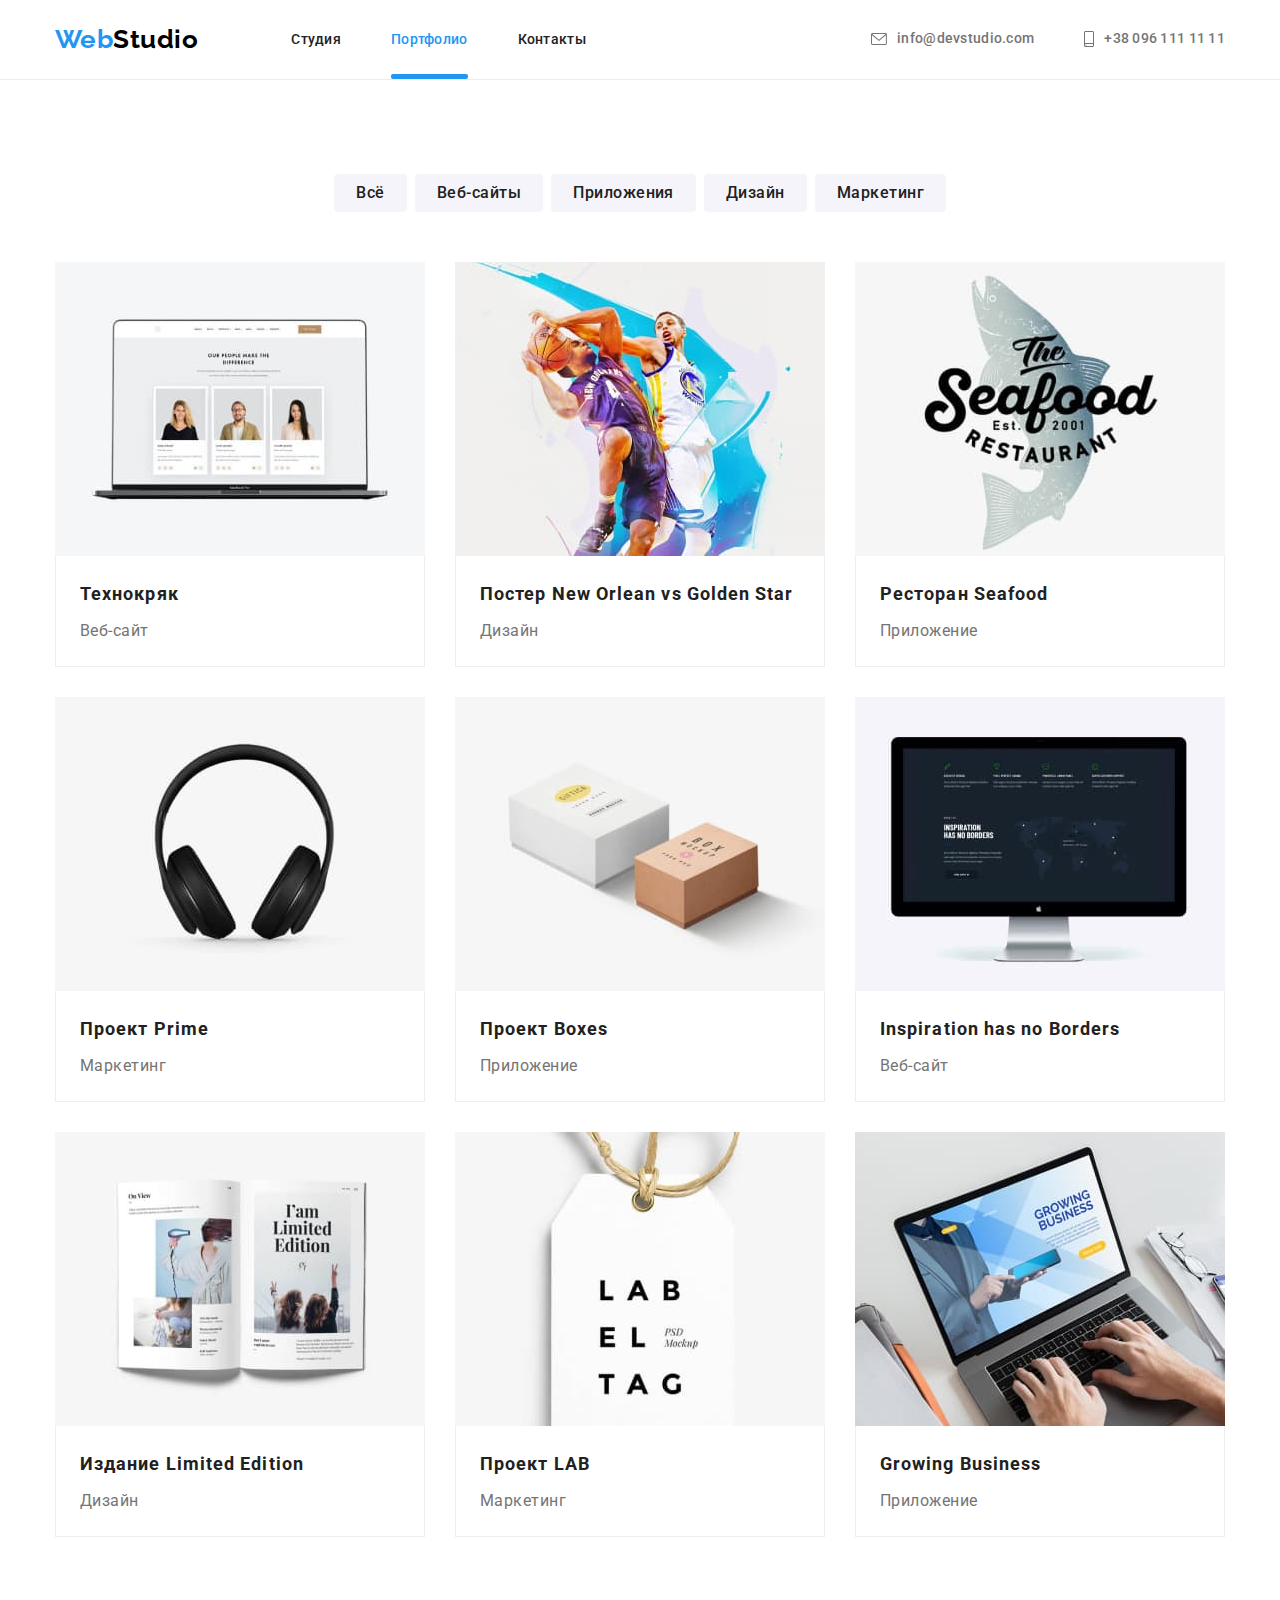
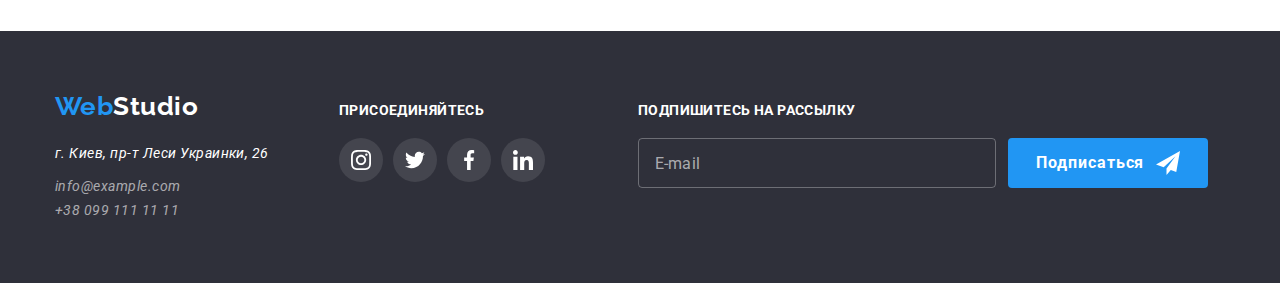
==== portfolio.html @ 9f2c445c "fixed 'team'" ====
<!DOCTYPE html>
<html lang="ru">
  <head>
    <meta charset="UTF-8" />
    <meta http-equiv="X-UA-Compatible" content="IE=edge" />
    <meta name="viewport" content="width=device-width, initial-scale=1.0" />
    <title>WebStudio</title>
    <link rel="preconnect" href="https://fonts.googleapis.com" />
    <link rel="preconnect" href="https://fonts.gstatic.com" crossorigin />
    <link
      href="https://fonts.googleapis.com/css2?family=Raleway:wght@700&family=Roboto:wght@400;500;700;900&display=swap"
      rel="stylesheet"
    />
    <link
      rel="stylesheet"
      href="https://cdnjs.cloudflare.com/ajax/libs/modern-normalize/1.1.0/modern-normalize.min.css"
    />
    <link rel="stylesheet" href="./css/main.min.css" />
  </head>
  <body class="page">
    <!-- Шапка сайта -->
    <header class="page-header">
      <div class="container page-header__container">
        <nav class="main-nav">
          <a href="./index.html" class="logo page-header__logo list">
            <span>Web</span>Studio
          </a>

          <ul class="site-nav-list list">
            <li class="site-nav-list__item">
              <a class="site-nav-list__link list" href="./index.html">Студия</a>
            </li>
            <li class="site-nav-list__item">
              <a
                class="site-nav-list__link list current"
                href="./portfolio.html"
                >Портфолио</a
              >
            </li>
            <li class="site-nav-list__item">
              <a class="site-nav-list__link list" href="">Контакты</a>
            </li>
          </ul>
        </nav>

        <ul class="auth-list list">
          <li class="auth-list__item">
            <a class="auth-list__link list" href="mailto:info@devstudio.com"
              ><svg class="auth-list__icon-mail icons">
                <use href="./images/svg/icons.svg#icon-envelope"></use></svg
              >info@devstudio.com</a
            >
          </li>
          <li class="auth-list__item">
            <a class="auth-list__link list" href="tel:+380961111111"
              ><svg class="auth-list__icon-smartphone icons">
                <use href="./images/svg/icons.svg#icon-smartphone"></use></svg
              >+38 096 111 11 11</a
            >
          </li>
        </ul>
      </div>
    </header>
    <main>
      <!-- Portfolio -->

      <section class="portfolio section">
        <div class="container portfolio">
          <h1 class="title--invisible">Фильтр по содержанию</h1>
          <ul class="filter-menu list">
            <li class="filter-menu__item">
              <button class="button filter-menu__button" type="button">
                Всё
              </button>
            </li>
            <li class="filter-menu__item">
              <button class="button filter-menu__button" type="button">
                Веб-сайты
              </button>
            </li>
            <li class="filter-menu__item">
              <button class="button filter-menu__button" type="button">
                Приложения
              </button>
            </li>
            <li class="filter-menu__item">
              <button class="button filter-menu__button" type="button">
                Дизайн
              </button>
            </li>
            <li class="filter-menu__item">
              <button class="button filter-menu__button" type="button">
                Маркетинг
              </button>
            </li>
          </ul>

          <!-- Portfolio benefits -->
          <ul class="cards-set list">
            <li class="cards-set__item">
              <a href="" class="cards-set__link list">
                <div class="cards-set__wrapper">
                  <img
                    class="cards-set__image"
                    src="./images/portfolio/techno.jpg"
                    alt="Фотокарточки на мониторе"
                  />
                  <div class="cards-set__wrapper-popup">
                    <p class="cards-set__popup-desc">
                      Ресурс предлагает комплексные предложения с разным уровнем
                      функционала и сервисов. Все это позволит посетителю
                      получить исчерпывающие сведения о компании или частном
                      лице.
                    </p>
                  </div>
                </div>
                <div class="cards-set__wrapper-desc">
                  <h2 class="title cards-set__title">Технокряк</h2>
                  <p class="cards-set__subtitle">Веб-сайт</p>
                </div>
              </a>
            </li>
            <li class="cards-set__item">
              <a href="" class="cards-set__link list">
                <div class="cards-set__wrapper">
                  <img
                    class="cards-set__image"
                    src="./images/portfolio/new-orlean.jpg"
                    alt="Баскетболисты"
                    width="370"
                  />
                  <div class="cards-set__wrapper-popup">
                    <p class="cards-set__popup-desc">
                      Ресурс предлагает комплексные предложения с разным уровнем
                      функционала и сервисов. Все это позволит посетителю
                      получить исчерпывающие сведения о компании или частном
                      лице.
                    </p>
                  </div>
                </div>
                <div class="cards-set__wrapper-desc">
                  <h2 class="title cards-set__title">
                    Постер New Orlean vs Golden Star
                  </h2>
                  <p class="cards-set__subtitle">Дизайн</p>
                </div>
              </a>
            </li>
            <li class="cards-set__item">
              <a href="" class="cards-set__link list">
                <div class="cards-set__wrapper">
                  <img
                    class="cards-set__image"
                    src="./images/portfolio/seafood.jpg"
                    alt="Логотип ресторана"
                    width="370"
                  />
                  <div class="cards-set__wrapper-popup">
                    <p class="cards-set__popup-desc">
                      Ресурс предлагает комплексные предложения с разным уровнем
                      функционала и сервисов. Все это позволит посетителю
                      получить исчерпывающие сведения о компании или частном
                      лице.
                    </p>
                  </div>
                </div>
                <div class="cards-set__wrapper-desc">
                  <h2 class="title cards-set__title">Ресторан Seafood</h2>
                  <p class="cards-set__subtitle">Приложение</p>
                </div>
              </a>
            </li>
            <li class="cards-set__item">
              <a href="" class="cards-set__link list">
                <div class="cards-set__wrapper">
                  <img
                    class="cards-set__image"
                    src="./images/portfolio/prime.jpg"
                    alt="Наушники"
                    width="370"
                  />
                  <div class="cards-set__wrapper-popup">
                    <p class="cards-set__popup-desc">
                      Ресурс предлагает комплексные предложения с разным уровнем
                      функционала и сервисов. Все это позволит посетителю
                      получить исчерпывающие сведения о компании или частном
                      лице.
                    </p>
                  </div>
                </div>
                <div class="cards-set__wrapper-desc">
                  <h2 class="title cards-set__title">Проект Prime</h2>
                  <p class="cards-set__subtitle">Маркетинг</p>
                </div>
              </a>
            </li>
            <li class="cards-set__item">
              <a href="" class="cards-set__link list">
                <div class="cards-set__wrapper">
                  <img
                    class="cards-set__image"
                    src="./images/portfolio/boxes.jpg"
                    alt="Коробки"
                    width="370"
                  />
                  <div class="cards-set__wrapper-popup">
                    <p class="cards-set__popup-desc">
                      Ресурс предлагает комплексные предложения с разным уровнем
                      функционала и сервисов. Все это позволит посетителю
                      получить исчерпывающие сведения о компании или частном
                      лице.
                    </p>
                  </div>
                </div>
                <div class="cards-set__wrapper-desc">
                  <h2 class="title cards-set__title">Проект Boxes</h2>
                  <p class="cards-set__subtitle">Приложение</p>
                </div>
              </a>
            </li>
            <li class="cards-set__item">
              <a href="" class="cards-set__link list">
                <div class="cards-set__wrapper">
                  <img
                    class="cards-set__image"
                    src="./images/portfolio/inspiration.jpg"
                    alt="Монитор с картой"
                    width="370"
                  />
                  <div class="cards-set__wrapper-popup">
                    <p class="cards-set__popup-desc">
                      Ресурс предлагает комплексные предложения с разным уровнем
                      функционала и сервисов. Все это позволит посетителю
                      получить исчерпывающие сведения о компании или частном
                      лице.
                    </p>
                  </div>
                </div>
                <div class="cards-set__wrapper-desc">
                  <h2 class="title cards-set__title">
                    Inspiration has no Borders
                  </h2>
                  <p class="cards-set__subtitle">Веб-сайт</p>
                </div>
              </a>
            </li>
            <li class="cards-set__item">
              <a href="" class="cards-set__link list">
                <div class="cards-set__wrapper">
                  <img
                    class="cards-set__image"
                    src="./images/portfolio/limited-edition.jpg"
                    alt="Журнал на светлом фоне"
                    width="370"
                  />
                  <div class="cards-set__wrapper-popup">
                    <p class="cards-set__popup-desc">
                      Ресурс предлагает комплексные предложения с разным уровнем
                      функционала и сервисов. Все это позволит посетителю
                      получить исчерпывающие сведения о компании или частном
                      лице.
                    </p>
                  </div>
                </div>
                <div class="cards-set__wrapper-desc">
                  <h2 class="title cards-set__title">
                    Издание Limited Edition
                  </h2>
                  <p class="cards-set__subtitle">Дизайн</p>
                </div>
              </a>
            </li>
            <li class="cards-set__item">
              <a href="" class="cards-set__link list">
                <div class="cards-set__wrapper">
                  <img
                    class="cards-set__image"
                    src="./images/portfolio/lab.jpg"
                    alt="Этикетка на светлом фоне"
                    width="370"
                  />
                  <div class="cards-set__wrapper-popup">
                    <p class="cards-set__popup-desc">
                      Ресурс предлагает комплексные предложения с разным уровнем
                      функционала и сервисов. Все это позволит посетителю
                      получить исчерпывающие сведения о компании или частном
                      лице.
                    </p>
                  </div>
                </div>
                <div class="cards-set__wrapper-desc">
                  <h2 class="title cards-set__title">Проект LAB</h2>
                  <p class="cards-set__subtitle">Маркетинг</p>
                </div>
              </a>
            </li>
            <li class="cards-set__item">
              <a href="" class="cards-set__link list">
                <div class="cards-set__wrapper">
                  <img
                    class="cards-set__image"
                    src="./images/portfolio/growing-business.jpg"
                    alt="Ноутбук с открытой программой"
                    width="370"
                  />
                  <div class="cards-set__wrapper-popup">
                    <p class="cards-set__popup-desc">
                      Ресурс предлагает комплексные предложения с разным уровнем
                      функционала и сервисов. Все это позволит посетителю
                      получить исчерпывающие сведения о компании или частном
                      лице.
                    </p>
                  </div>
                </div>
                <div class="cards-set__wrapper-desc">
                  <h2 class="title cards-set__title">Growing Business</h2>
                  <p class="cards-set__subtitle">Приложение</p>
                </div>
              </a>
            </li>
          </ul>
        </div>
      </section>
    </main>
    <footer class="footer">
      <div class="container footer-container">
        <div class="footer-address">
          <a
            class="logo footer__logo logo--color--white list"
            href="./index.html"
          >
            <span>Web</span>Studio
          </a>
          <address class="contact-info">
            <p class="contact-info__text">г. Киев, пр-т Леси Украинки, 26</p>
            <ul class="contact-info__list list">
              <li class="contact-info__item">
                <a
                  class="contact-info__link--text--mail list"
                  href="mailto:info@example.com"
                  >info@example.com</a
                >
              </li>
              <li class="contact-info__item">
                <a
                  class="contact-info__link--text--tel list"
                  href="tel:+380991111111"
                  >+38 099 111 11 11</a
                >
              </li>
            </ul>
          </address>
        </div>
        <div class="connecting">
          <h2 class="footer__title">присоединяйтесь</h2>
          <ul class="socials-list socials-list--bgc--dark list">
            <li class="socials-list__item">
              <a
                href=""
                class="socials-list__link footer__socials-list--bgc--dark"
              >
                <svg width="20" height="20" class="socials-list__icon">
                  <use href="./images/svg/icons.svg#icon-instagram"></use>
                </svg>
              </a>
            </li>
            <li class="socials-list__item">
              <a
                href=""
                class="socials-list__link footer__socials-list--bgc--dark"
              >
                <svg width="20" height="20" class="socials-list__icon">
                  <use href="./images/svg/icons.svg#icon-twitter"></use>
                </svg>
              </a>
            </li>
            <li class="socials-list__item">
              <a
                href=""
                class="socials-list__link footer__socials-list--bgc--dark"
              >
                <svg width="20" height="20" class="socials-list__icon">
                  <use href="./images/svg/icons.svg#icon-facebook"></use>
                </svg>
              </a>
            </li>
            <li class="socials-list__item">
              <a
                href=""
                class="socials-list__link footer__socials-list--bgc--dark"
              >
                <svg width="20" height="20" class="socials-list__icon">
                  <use href="./images/svg/icons.svg#icon-linkedin"></use>
                </svg>
              </a>
            </li>
          </ul>
        </div>
        <form class="footer-form">
          <h2 class="footer-form__text footer__title">
            Подпишитесь на рассылку
          </h2>

          <div class="sigh-up">
            <input
              name="user_email"
              type="text"
              class="footer-form__input"
              placeholder="E-mail"
            />
            <span class="footer-form__wrapper">
              <button
                class="button footer-form__button--position--left"
                type="submit"
              >
                Подписаться
                <svg class="footer-button-modal-icon">
                  <use href="./images/svg/icons.svg#icon-sign-up"></use>
                </svg>
              </button>
            </span>
          </div>
        </form>
      </div>
    </footer>
  </body>
</html>
---- css/main.min.css ----
:root{--title-text-color: #212121;--text-color: #757575;--accent-color: #2196f3;--accent-color-secondary: #188ce8;--black-color: #000000;--white-color: #ffffff;--footer-link-color: rgba(255, 255, 255, 0.6);--secondary-background-color: #2f303a;--third-background-color: #f5f4fa;--modal-text: #212121;--indent: 30px;--items: 3;--timing-function: cubic-bezier(0.4, 0, 0.2, 1);--duration: 250ms}/*! modern-normalize v1.1.0 | MIT License | https://github.com/sindresorhus/modern-normalize */*,::before,::after{-webkit-box-sizing:border-box;box-sizing:border-box}html{line-height:1.15;-webkit-text-size-adjust:100%;-moz-tab-size:4;-o-tab-size:4;tab-size:4}body{margin:0;font-family:system-ui,-apple-system,"Segoe UI",Roboto,Helvetica,Arial,sans-serif,"Apple Color Emoji","Segoe UI Emoji"}hr{height:0;color:inherit}abbr[title]{-webkit-text-decoration:underline dotted;text-decoration:underline dotted}b,strong{font-weight:bolder}code,kbd,samp,pre{font-family:ui-monospace,SFMono-Regular,Consolas,"Liberation Mono",Menlo,monospace;font-size:1em}small{font-size:80%}sub,sup{font-size:75%;line-height:0;position:relative;vertical-align:baseline}sub{bottom:-0.25em}sup{top:-0.5em}table{text-indent:0;border-color:inherit}button,input,optgroup,select,textarea{font-family:inherit;font-size:100%;line-height:1.15;margin:0}button,select{text-transform:none}button,[type=button],[type=reset],[type=submit]{-webkit-appearance:button}::-moz-focus-inner{border-style:none;padding:0}:-moz-focusring{outline:1px dotted ButtonText}:-moz-ui-invalid{box-shadow:none}legend{padding:0}progress{vertical-align:baseline}::-webkit-inner-spin-button,::-webkit-outer-spin-button{height:auto}[type=search]{-webkit-appearance:textfield;outline-offset:-2px}::-webkit-search-decoration{-webkit-appearance:none}::-webkit-file-upload-button{-webkit-appearance:button;font:inherit}summary{display:list-item}.visually-hidden{position:absolute;width:1px;height:1px;margin:-1px;border:0;padding:0;white-space:nowrap;-webkit-clip-path:inset(100%);clip-path:inset(100%);clip:rect(0 0 0 0);overflow:hidden}.customers-list__link,.features-list__image,.socials-list__link,.button-close{display:-webkit-box;display:-ms-flexbox;display:flex;-webkit-box-pack:center;-ms-flex-pack:center;justify-content:center;-webkit-box-align:center;-ms-flex-align:center;align-items:center}h1,h2,h3,h4,h5,h6,p{margin:0}body{background-color:var(--white-color);color:var(--text-color);font-family:"Roboto",sans-serif;font-size:16px;letter-spacing:.03em}img{display:block}.list{padding:0;margin:0;list-style:none;text-decoration:none}*:hover,*:focus{-webkit-transition:color var(--duration) var(--timing-function);transition:color var(--duration) var(--timing-function)}.section{padding-top:94px;padding-bottom:94px}.container{width:1200px;padding-left:15px;padding-right:15px;margin-left:auto;margin-right:auto}.page-header__container{display:-webkit-box;display:-ms-flexbox;display:flex;-webkit-box-align:center;-ms-flex-align:center;align-items:center}.logo{display:block;color:var(--black-color);font-family:"Raleway",sans-serif;font-weight:700;font-size:26px;line-height:1.19}.logo span{color:var(--accent-color)}.page-header__logo{margin-right:93px}.footer__logo{margin-bottom:20px}.logo--color--white{color:var(--white-color)}.button{display:block;cursor:pointer;margin-left:auto;margin-right:auto;min-width:200px;padding-top:10px;padding-bottom:10px;font-weight:700;font-size:16px;line-height:1.88;letter-spacing:.06em;color:var(--white-color);border:none;border-radius:4px;background-color:var(--accent-color);-webkit-transition:background-color var(--duration) var(--timing-function),-webkit-box-shadow var(--duration) var(--timing-function);transition:background-color var(--duration) var(--timing-function),-webkit-box-shadow var(--duration) var(--timing-function);transition:box-shadow var(--duration) var(--timing-function),background-color var(--duration) var(--timing-function);transition:box-shadow var(--duration) var(--timing-function),background-color var(--duration) var(--timing-function),-webkit-box-shadow var(--duration) var(--timing-function)}.button:hover,.button:focus{background-color:var(--accent-color-secondary);-webkit-box-shadow:0px 1px 3px rgba(0,0,0,.12),0px 1px 1px rgba(0,0,0,.14),0px 2px 1px rgba(0,0,0,.2);box-shadow:0px 1px 3px rgba(0,0,0,.12),0px 1px 1px rgba(0,0,0,.14),0px 2px 1px rgba(0,0,0,.2)}.footer-form__button--position--left{margin-left:12px;text-align:left;padding-left:28px}.filter-menu__button{min-width:73px;padding:6px 22px;font-weight:500;line-height:1.63;letter-spacing:.03em;-webkit-transition:background-color var(--duration) var(--timing-function),color var(--duration) var(--timing-function),-webkit-box-shadow var(--duration) var(--timing-function);transition:background-color var(--duration) var(--timing-function),color var(--duration) var(--timing-function),-webkit-box-shadow var(--duration) var(--timing-function);transition:background-color var(--duration) var(--timing-function),color var(--duration) var(--timing-function),box-shadow var(--duration) var(--timing-function);transition:background-color var(--duration) var(--timing-function),color var(--duration) var(--timing-function),box-shadow var(--duration) var(--timing-function),-webkit-box-shadow var(--duration) var(--timing-function);color:var(--title-text-color);background-color:var(--third-background-color)}.filter-menu__button:not(:last-child){margin-right:8px}.filter-menu__button:hover,.filter-menu__button:focus{color:var(--white-color);background-color:var(--accent-color);border-color:var(--accent-color);-webkit-box-shadow:0px 3px 1px rgba(0,0,0,.1),0px 1px 2px rgba(0,0,0,.08),0px 2px 2px rgba(0,0,0,.12);box-shadow:0px 3px 1px rgba(0,0,0,.1),0px 1px 2px rgba(0,0,0,.08),0px 2px 2px rgba(0,0,0,.12)}.button-close{width:30px;height:30px;border-radius:50%;background:#fff;border:1px solid rgba(0,0,0,.1)}.button-close:focus{outline:none}.overlay__button-close{position:absolute;top:8px;right:8px}.socials-list{display:-webkit-box;display:-ms-flexbox;display:flex;background-color:var(--white-color);-webkit-box-pack:center;-ms-flex-pack:center;justify-content:center;-webkit-box-align:center;-ms-flex-align:center;align-items:center;gap:10px}.socials-list__link{-webkit-transition:background-color var(--duration) var(--timing-function),fill var(--duration) var(--timing-function);transition:background-color var(--duration) var(--timing-function),fill var(--duration) var(--timing-function);background-color:var(--white-color);fill:#afb1b8;width:44px;height:44px;border-radius:50%}.socials-list__link:hover,.socials-list__link:focus{background-color:var(--accent-color);fill:var(--white-color)}.socials-list--bgc--dark{background-color:var(--secondary-background-color);padding-bottom:0}.footer__socials-list--bgc--dark{-webkit-transition:background-color var(--duration) var(--timing-function);transition:background-color var(--duration) var(--timing-function);fill:var(--white-color);background-color:rgba(255,255,255,.1)}.footer__socials-list--bgc--dark:hover,.footer__socials-list--bgc--dark:focus{background-color:var(--accent-color)}.title{display:block;margin-left:auto;margin-right:auto;color:var(--title-text-color);font-weight:700;font-size:36px;line-height:1.1666666667;text-align:center;letter-spacing:.03em}.title--color--black{color:var(--title-text-color)}.title--position{margin-bottom:50px}.title--invisible{display:none}.hero__title{width:696px;font-weight:900;font-size:44px;line-height:1.3636363636;letter-spacing:.06em;text-transform:uppercase;color:var(--white-color);text-align:center}.hero__title--position{margin-bottom:30px}.features-list__title{display:block;margin-bottom:10px;font-weight:700;font-size:14px;line-height:1.1428571429;text-align:left;text-transform:uppercase}.team-list__title{font-weight:500;font-size:16px;line-height:1.1875}.team-list__title--position{margin-bottom:10px}.footer__title{margin-bottom:20px;font-weight:700;font-size:14px;line-height:1.1428571429;letter-spacing:.03em;text-transform:uppercase;color:var(--white-color)}.cards-set__title{margin-bottom:4px;font-weight:700;font-size:18px;line-height:2;text-align:left;letter-spacing:.06em}.backdrop{position:fixed;top:0;left:0;opacity:1;-webkit-transition:opacity var(--duration) var(--timing-function),visibility var(--duration) var(--timing-function);transition:opacity var(--duration) var(--timing-function),visibility var(--duration) var(--timing-function);width:100%;height:100%;background:rgba(0,0,0,.2)}.backdrop.is-hidden{visibility:hidden;opacity:0;pointer-events:none}.overlay{position:relative;-webkit-transform:translate(-50%, -50%) scale(1, 1);transform:translate(-50%, -50%) scale(1, 1);-webkit-transition:opacity var(--duration) var(--timing-function),-webkit-transform var(--duration) var(--timing-function);transition:opacity var(--duration) var(--timing-function),-webkit-transform var(--duration) var(--timing-function);transition:transform var(--duration) var(--timing-function),opacity var(--duration) var(--timing-function);transition:transform var(--duration) var(--timing-function),opacity var(--duration) var(--timing-function),-webkit-transform var(--duration) var(--timing-function);opacity:1;width:528px;height:581px;top:50%;left:50%;padding:40px;background:#fff;-webkit-box-shadow:0px 1px 3px rgba(0,0,0,.12),0px 1px 1px rgba(0,0,0,.14),0px 2px 1px rgba(0,0,0,.2);box-shadow:0px 1px 3px rgba(0,0,0,.12),0px 1px 1px rgba(0,0,0,.14),0px 2px 1px rgba(0,0,0,.2);border-radius:4px}.backdrop.is-hidden .overlay{opacity:0;-webkit-transform:translate(-50%, -50%) scale(0.1, 0.1);transform:translate(-50%, -50%) scale(0.1, 0.1)}.button-close__icon{-webkit-transition:fill var(--duration) var(--timing-function);transition:fill var(--duration) var(--timing-function);width:18px;height:18px}.button-close:focus .button-close__icon{fill:var(--accent-color)}.modal-form{display:-webkit-box;display:-ms-flexbox;display:flex;-webkit-box-orient:vertical;-webkit-box-direction:normal;-ms-flex-direction:column;flex-direction:column}.modal-text{margin-bottom:12px;font-weight:700;font-size:20px;line-height:1.15;color:var(--modal-text)}.modal-label{margin-bottom:10px}.modal-input{cursor:pointer;padding-left:42px;padding-top:12px;padding-bottom:12px;-webkit-transition:border var(--duration) var(--timing-function);transition:border var(--duration) var(--timing-function);height:40px;width:100%;border:1px solid rgba(33,33,33,.2);border-radius:4px;font-size:12px;line-height:1.17;letter-spacing:.01em;color:var(--modal-text)}.modal-input:focus{outline:none;border:1px solid var(--accent-color)}.modal-label-desc{display:block;margin-bottom:4px;font-size:12px;line-height:1.17;letter-spacing:.01em;color:var(--text-color)}.modal-icon-wrapper{display:block;position:relative}.modal-icon{display:block;position:absolute;top:50%;left:12px;-webkit-transform:translateY(-50%);transform:translateY(-50%);-webkit-transition:fill var(--duration) var(--timing-function);transition:fill var(--duration) var(--timing-function);width:18px;height:18px}.modal-input:focus+.modal-icon{fill:var(--accent-color)}.modal-comment{height:120px;width:100%;border:1px solid rgba(33,33,33,.2);border-radius:4px;font-size:12px;line-height:1.17;letter-spacing:.01em;-webkit-transition:border var(--duration) var(--timing-function);transition:border var(--duration) var(--timing-function);padding:12px 16px;resize:none}.modal-comment:focus{outline:none;border:1px solid var(--accent-color)}.modal-comment::-webkit-input-placeholder{font-size:12px;line-height:1.17;letter-spacing:.01em;color:rgba(117,117,117,.5)}.modal-comment::-moz-placeholder{font-size:12px;line-height:1.17;letter-spacing:.01em;color:rgba(117,117,117,.5)}.modal-comment:-ms-input-placeholder{font-size:12px;line-height:1.17;letter-spacing:.01em;color:rgba(117,117,117,.5)}.modal-comment::-ms-input-placeholder{font-size:12px;line-height:1.17;letter-spacing:.01em;color:rgba(117,117,117,.5)}.modal-comment::placeholder{font-size:12px;line-height:1.17;letter-spacing:.01em;color:rgba(117,117,117,.5)}.modal-label-comment{margin-bottom:20px}.checkbox-wrapper{margin-bottom:30px}.checkbox{position:absolute;width:1px;height:1px;margin:-1px;border:0;padding:0;white-space:nowrap;-webkit-clip-path:inset(100%);clip-path:inset(100%);clip:rect(0 0 0 0);overflow:hidden}.label-checkbox{display:-webkit-box;display:-ms-flexbox;display:flex;-ms-flex-wrap:wrap;flex-wrap:wrap;-webkit-box-align:center;-ms-flex-align:center;align-items:center;-webkit-transition:background-color var(--duration) var(--timing-function),border var(--duration) var(--timing-function);transition:background-color var(--duration) var(--timing-function),border var(--duration) var(--timing-function);font-size:14px;line-height:1.71;color:#757575}.label-checkbox::before{display:inline-block;margin-left:14px;margin-right:7px;content:"";width:16px;height:15px;cursor:pointer;border:2px solid #212121;border-radius:2px}.checkbox:checked+.label-checkbox::before{background-color:var(--accent-color);background-image:url(../images/svg/custom-checkbox.svg);background-size:contain;background-origin:border-box;border:2px solid var(--accent-color)}.modal-link-policy{padding:0;margin:0;display:inline-block;font-size:14px;line-height:1.71;-webkit-text-decoration-line:underline;text-decoration-line:underline;color:#2196f3}.page-header{padding-top:24px;padding-bottom:24px;border-bottom:1px solid #ececec}.main-nav{display:-webkit-box;display:-ms-flexbox;display:flex}.site-nav-list{display:-webkit-box;display:-ms-flexbox;display:flex;gap:50px;-webkit-box-align:center;-ms-flex-align:center;align-items:center}.site-nav-list__link{position:relative;-webkit-transition:color var(--duration) var(--timing-function);transition:color var(--duration) var(--timing-function);padding-top:32px;padding-bottom:32px;color:var(--title-text-color);font-weight:500;font-size:14px;line-height:1.14;letter-spacing:.02em}.site-nav-list__link:hover,.site-nav-list__link:focus{color:var(--accent-color)}.site-nav-list__link.current{color:var(--accent-color)}.site-nav-list__link.current::after{display:block;position:absolute;bottom:0;left:0;content:"";width:100%;height:5px;background:var(--accent-color);border-radius:2px}.auth-list{display:-webkit-box;display:-ms-flexbox;display:flex;-webkit-box-align:center;-ms-flex-align:center;align-items:center;margin-left:auto;gap:50px}.auth-list__link{-webkit-transition:color var(--duration) var(--timing-function);transition:color var(--duration) var(--timing-function);display:-webkit-box;display:-ms-flexbox;display:flex;-webkit-box-align:center;-ms-flex-align:center;align-items:center;color:var(--text-color);font-weight:500;font-size:14px;line-height:1.14;letter-spacing:.02em}.auth-list__link:hover,.auth-list__link:focus{color:var(--accent-color)}.auth-list__icon-mail{width:16px;height:12px;margin-right:10px;fill:currentColor}.auth-list__icon-smartphone{width:10px;height:16px;margin-right:10px;fill:currentColor}.icons:hover,.icons:focus{fill:var(--accent-color)}.hero{margin-left:auto;margin-right:auto;max-width:1600px;height:600px;background-color:var(--secondary-background-color);background-image:-webkit-gradient(linear, left top, right top, from(rgba(47, 48, 58, 0.4)), to(rgba(47, 48, 58, 0.4))),url(../images/bg.jpg);background-image:linear-gradient(to right, rgba(47, 48, 58, 0.4), rgba(47, 48, 58, 0.4)),url(../images/bg.jpg);background-size:cover;background-position:center;padding-top:200px;padding-bottom:200px}.features-list{display:-webkit-box;display:-ms-flexbox;display:flex;gap:30px}.features-list__item{width:270px}.features-list__image{background-color:var(--third-background-color);width:270px;height:120px;border-radius:4px;margin-bottom:30px;padding:25px auto}.features-list__icon{width:70px;height:70px}.features-list__desc{font-size:14px;line-height:1.71}.section.job{padding-top:0}.job-list{display:-webkit-box;display:-ms-flexbox;display:flex;-ms-flex-wrap:wrap;flex-wrap:wrap;gap:var(--indent)}.job-list__item{position:relative;overflow:hidden;-ms-flex-preferred-size:calc((100% - var(--indent)*(var(--items) - 1))/var(--items));flex-basis:calc((100% - var(--indent)*(var(--items) - 1))/var(--items))}.job-list__wrapper{position:absolute;bottom:0;width:100%;padding-top:27px;padding-bottom:27px;background:rgba(47,48,58,.8)}.job-list__text{text-align:center;font-weight:700;font-size:14px;line-height:1.14;text-transform:uppercase;color:var(--white-color)}.team{background-color:var(--third-background-color)}.team-list{display:-webkit-box;display:-ms-flexbox;display:flex;-ms-flex-wrap:wrap;flex-wrap:wrap;gap:var(--indent);--items: 4}.team-list__item{-ms-flex-preferred-size:calc((100% - var(--indent)*(var(--items) - 1))/var(--items));flex-basis:calc((100% - var(--indent)*(var(--items) - 1))/var(--items));-webkit-box-shadow:0px 1px 3px rgba(0,0,0,.12),0px 1px 1px rgba(0,0,0,.14),0px 2px 1px rgba(0,0,0,.2);box-shadow:0px 1px 3px rgba(0,0,0,.12),0px 1px 1px rgba(0,0,0,.14),0px 2px 1px rgba(0,0,0,.2);border-radius:0px 0px 4px 4px}.team-list__wrapper{text-align:center;padding-top:30px;padding-bottom:30px;padding-left:5px;padding-right:5px;background-color:var(--white-color)}.team-list__desc{margin-bottom:16px;font-weight:400}.customers-list{display:-webkit-box;display:-ms-flexbox;display:flex;-webkit-box-align:center;-ms-flex-align:center;align-items:center;-ms-flex-wrap:wrap;flex-wrap:wrap;gap:var(--indent);--items: 4}.customers-list__link{-webkit-transition:border-color var(--duration) var(--timing-function),fill var(--duration) var(--timing-function);transition:border-color var(--duration) var(--timing-function),fill var(--duration) var(--timing-function);-ms-flex-preferred-size:calc((100% - var(--indent)*(var(--items) - 1))/var(--items));flex-basis:calc((100% - var(--indent)*(var(--items) - 1))/var(--items));width:170px;height:92px;border:1px solid #afb1b8;fill:#afb1b8;border-radius:4px}.customers-list__link:hover,.customers-list__link:focus{border-color:var(--accent-color);fill:var(--accent-color)}.footer{background-color:var(--secondary-background-color);padding-top:60px;padding-bottom:60px}.contact-info__link--text--mail{margin-bottom:9px}.contact-info__link--text--mail,.contact-info__link--text--tel,.contact-info__text{color:var(--footer-link-color);font-size:14px;line-height:1.71}.contact-info__text{margin-bottom:9px;color:var(--white-color)}.footer-address{margin-right:70px}.footer-container{display:-webkit-box;display:-ms-flexbox;display:flex;-webkit-box-align:baseline;-ms-flex-align:baseline;align-items:baseline}.footer-form{margin-left:93px}.sigh-up{display:-webkit-box;display:-ms-flexbox;display:flex;-webkit-box-align:center;-ms-flex-align:center;align-items:center}.footer-form__wrapper{display:block;position:relative}.footer-button-modal-icon{display:block;position:absolute;top:50%;right:28px;-webkit-transform:translateY(-50%);transform:translateY(-50%);width:24px;height:24px}.footer-form__input{cursor:pointer;width:358px;height:50px;padding:15px 16px;background-color:rgba(0,0,0,0);font-size:16px;line-height:1.25;letter-spacing:.01em;color:var(--white-color);border:1px solid rgba(255,255,255,.3);border-radius:4px;-webkit-transition:-webkit-filter var(--duration) var(--timing-function);transition:-webkit-filter var(--duration) var(--timing-function);transition:filter var(--duration) var(--timing-function);transition:filter var(--duration) var(--timing-function), -webkit-filter var(--duration) var(--timing-function)}.footer-form__input:focus{outline:none;-webkit-filter:drop-shadow(0px 4px 4px rgba(0, 0, 0, 0.15));filter:drop-shadow(0px 4px 4px rgba(0, 0, 0, 0.15))}.footer-form__input::-webkit-input-placeholder{font-size:16px;line-height:1.25;color:rgba(255,255,255,.6)}.footer-form__input::-moz-placeholder{font-size:16px;line-height:1.25;color:rgba(255,255,255,.6)}.footer-form__input:-ms-input-placeholder{font-size:16px;line-height:1.25;color:rgba(255,255,255,.6)}.footer-form__input::-ms-input-placeholder{font-size:16px;line-height:1.25;color:rgba(255,255,255,.6)}.footer-form__input::placeholder{font-size:16px;line-height:1.25;color:rgba(255,255,255,.6)}.filter-menu{display:-webkit-box;display:-ms-flexbox;display:flex;-webkit-box-pack:center;-ms-flex-pack:center;justify-content:center;gap:8px;margin-bottom:50px}.cards-set{display:-webkit-box;display:-ms-flexbox;display:flex;-ms-flex-wrap:wrap;flex-wrap:wrap;gap:var(--indent);--items: 9}.cards-set__wrapper-desc{padding-left:24px;padding-right:24px;padding-bottom:20px;padding-top:20px;background:#fff;border:1px solid #eee;border-top:none}.cards-set__link{-webkit-transition:-webkit-box-shadow var(--duration) var(--timing-function);transition:-webkit-box-shadow var(--duration) var(--timing-function);transition:box-shadow var(--duration) var(--timing-function);transition:box-shadow var(--duration) var(--timing-function), -webkit-box-shadow var(--duration) var(--timing-function);color:var(--text-color);display:inline-block}.cards-set__link:hover,.cards-set__link:focus{-webkit-box-shadow:0px 1px 1px rgba(0,0,0,.12),0px 4px 4px rgba(0,0,0,.06),1px 4px 6px rgba(0,0,0,.16);box-shadow:0px 1px 1px rgba(0,0,0,.12),0px 4px 4px rgba(0,0,0,.06),1px 4px 6px rgba(0,0,0,.16)}.cards-set__wrapper{position:relative;overflow:hidden}.cards-set__wrapper-popup{position:absolute;top:0;left:0;width:100%;height:100%;-webkit-transition:-webkit-transform var(--duration) var(--timing-function);transition:-webkit-transform var(--duration) var(--timing-function);transition:transform var(--duration) var(--timing-function);transition:transform var(--duration) var(--timing-function), -webkit-transform var(--duration) var(--timing-function);-webkit-transform:translateY(100%);transform:translateY(100%);padding:63px 24px;background:rgba(33,150,243,.9)}.cards-set__link:hover .cards-set__wrapper-popup,.cards-set__link:focus .cards-set__wrapper-popup{-webkit-transform:translateY(0);transform:translateY(0)}.cards-set__popup-desc{font-size:18px;line-height:1.56;letter-spacing:.03em;color:var(--white-color)}.cards-set__subtitle{line-height:1.88}/*# sourceMappingURL=main.min.css.map */
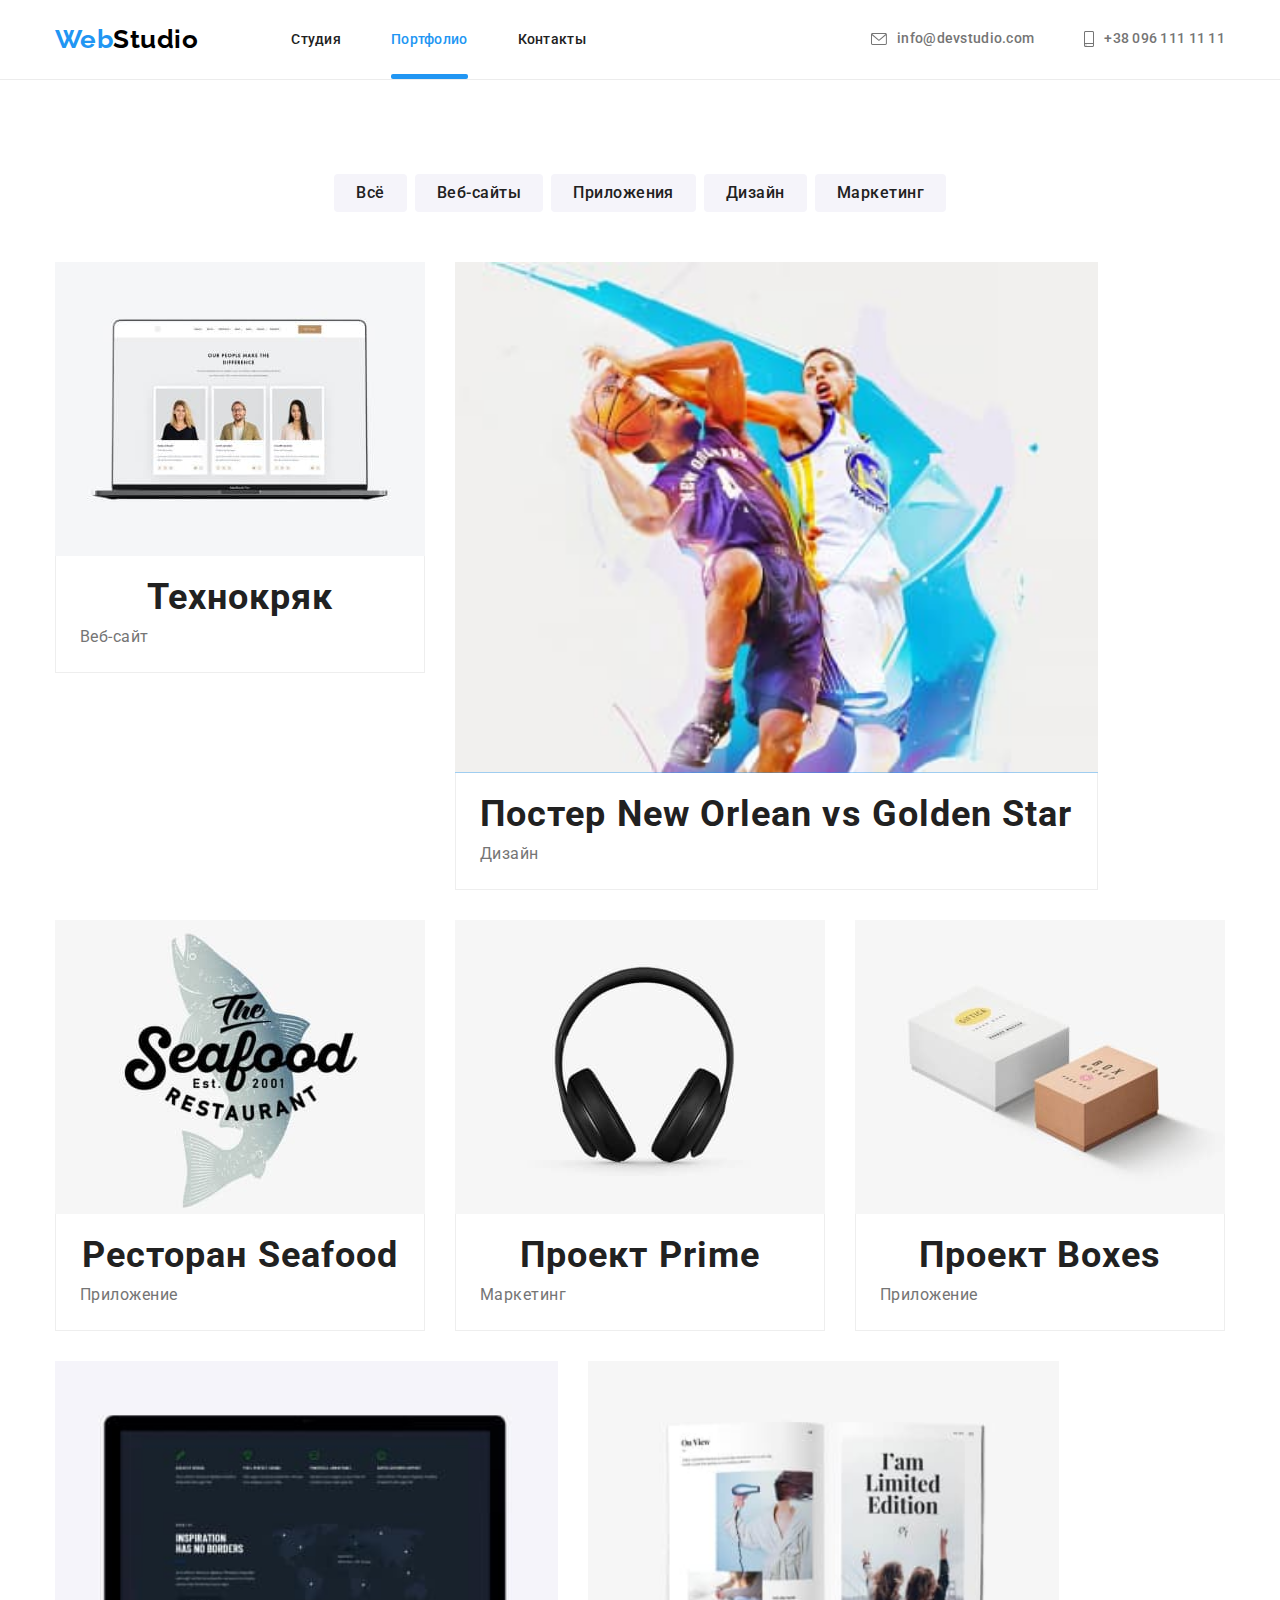
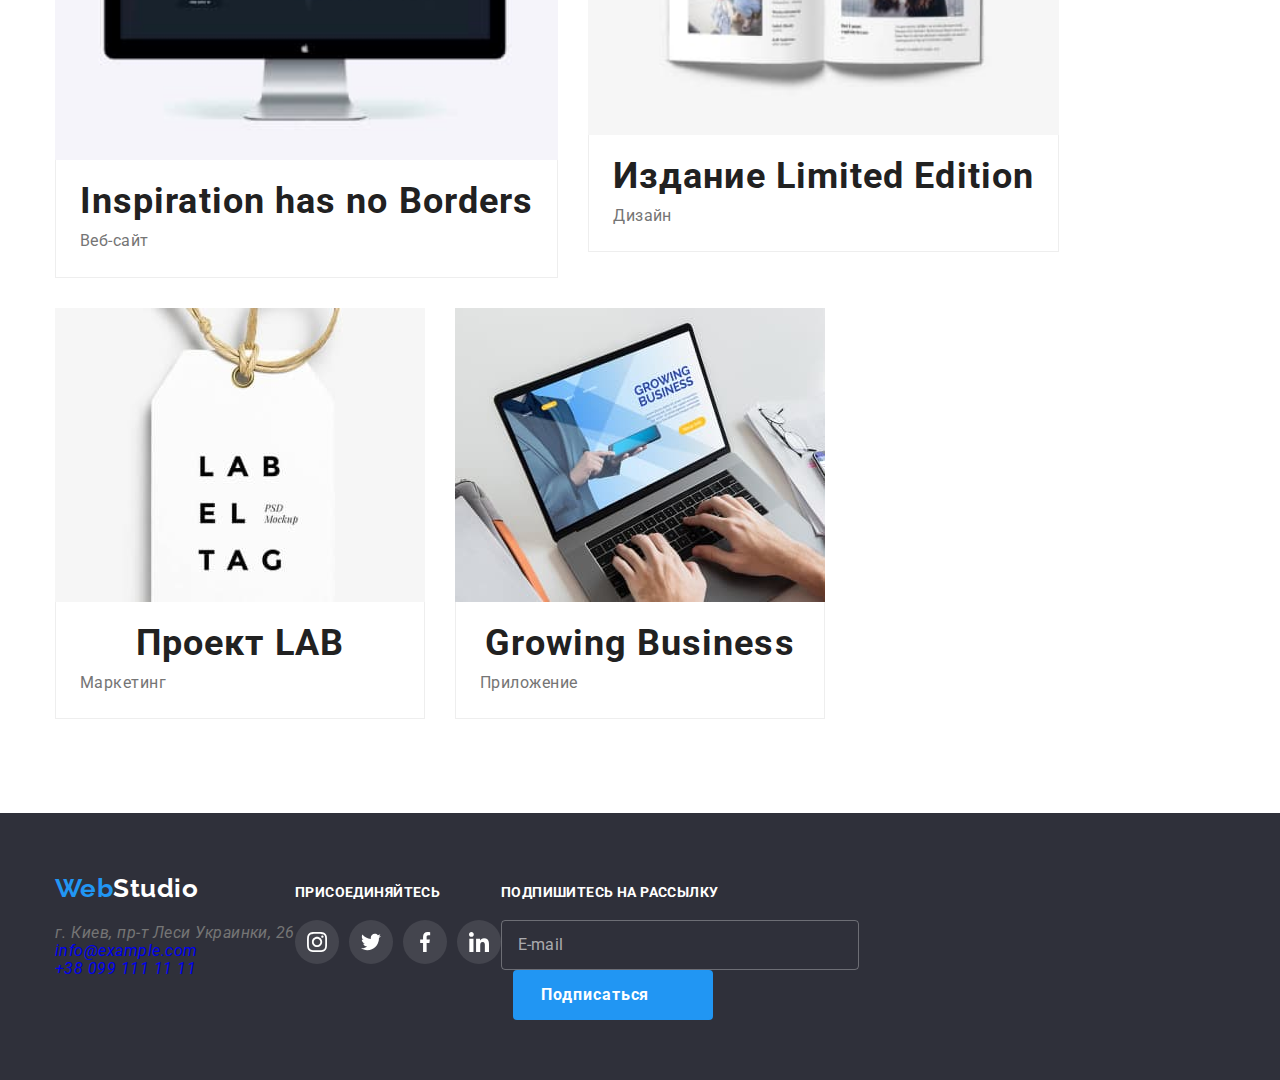
==== commit b327927a: "temporary backup" ====
--- a/portfolio.html
+++ b/portfolio.html
@@ -323,8 +323,8 @@
       </section>
     </main>
     <footer class="footer">
-      <div class="container footer-container">
-        <div class="footer-address">
+      <div class="container footer__container">
+        <div class="contact-info__wrapper">
           <a
             class="logo footer__logo logo--color--white list"
             href="./index.html"
@@ -414,7 +414,7 @@
                 type="submit"
               >
                 Подписаться
-                <svg class="footer-button-modal-icon">
+                <svg class="footer-form__button--icon">
                   <use href="./images/svg/icons.svg#icon-sign-up"></use>
                 </svg>
               </button>
--- a/css/main.min.css
+++ b/css/main.min.css
@@ -1 +1 @@
-:root{--title-text-color: #212121;--text-color: #757575;--accent-color: #2196f3;--accent-color-secondary: #188ce8;--black-color: #000000;--white-color: #ffffff;--footer-link-color: rgba(255, 255, 255, 0.6);--secondary-background-color: #2f303a;--third-background-color: #f5f4fa;--modal-text: #212121;--indent: 30px;--items: 3;--timing-function: cubic-bezier(0.4, 0, 0.2, 1);--duration: 250ms}/*! modern-normalize v1.1.0 | MIT License | https://github.com/sindresorhus/modern-normalize */*,::before,::after{-webkit-box-sizing:border-box;box-sizing:border-box}html{line-height:1.15;-webkit-text-size-adjust:100%;-moz-tab-size:4;-o-tab-size:4;tab-size:4}body{margin:0;font-family:system-ui,-apple-system,"Segoe UI",Roboto,Helvetica,Arial,sans-serif,"Apple Color Emoji","Segoe UI Emoji"}hr{height:0;color:inherit}abbr[title]{-webkit-text-decoration:underline dotted;text-decoration:underline dotted}b,strong{font-weight:bolder}code,kbd,samp,pre{font-family:ui-monospace,SFMono-Regular,Consolas,"Liberation Mono",Menlo,monospace;font-size:1em}small{font-size:80%}sub,sup{font-size:75%;line-height:0;position:relative;vertical-align:baseline}sub{bottom:-0.25em}sup{top:-0.5em}table{text-indent:0;border-color:inherit}button,input,optgroup,select,textarea{font-family:inherit;font-size:100%;line-height:1.15;margin:0}button,select{text-transform:none}button,[type=button],[type=reset],[type=submit]{-webkit-appearance:button}::-moz-focus-inner{border-style:none;padding:0}:-moz-focusring{outline:1px dotted ButtonText}:-moz-ui-invalid{box-shadow:none}legend{padding:0}progress{vertical-align:baseline}::-webkit-inner-spin-button,::-webkit-outer-spin-button{height:auto}[type=search]{-webkit-appearance:textfield;outline-offset:-2px}::-webkit-search-decoration{-webkit-appearance:none}::-webkit-file-upload-button{-webkit-appearance:button;font:inherit}summary{display:list-item}.visually-hidden{position:absolute;width:1px;height:1px;margin:-1px;border:0;padding:0;white-space:nowrap;-webkit-clip-path:inset(100%);clip-path:inset(100%);clip:rect(0 0 0 0);overflow:hidden}.customers-list__link,.features-list__image,.socials-list__link,.button-close{display:-webkit-box;display:-ms-flexbox;display:flex;-webkit-box-pack:center;-ms-flex-pack:center;justify-content:center;-webkit-box-align:center;-ms-flex-align:center;align-items:center}h1,h2,h3,h4,h5,h6,p{margin:0}body{background-color:var(--white-color);color:var(--text-color);font-family:"Roboto",sans-serif;font-size:16px;letter-spacing:.03em}img{display:block}.list{padding:0;margin:0;list-style:none;text-decoration:none}*:hover,*:focus{-webkit-transition:color var(--duration) var(--timing-function);transition:color var(--duration) var(--timing-function)}.section{padding-top:94px;padding-bottom:94px}.container{width:1200px;padding-left:15px;padding-right:15px;margin-left:auto;margin-right:auto}.page-header__container{display:-webkit-box;display:-ms-flexbox;display:flex;-webkit-box-align:center;-ms-flex-align:center;align-items:center}.logo{display:block;color:var(--black-color);font-family:"Raleway",sans-serif;font-weight:700;font-size:26px;line-height:1.19}.logo span{color:var(--accent-color)}.page-header__logo{margin-right:93px}.footer__logo{margin-bottom:20px}.logo--color--white{color:var(--white-color)}.button{display:block;cursor:pointer;margin-left:auto;margin-right:auto;min-width:200px;padding-top:10px;padding-bottom:10px;font-weight:700;font-size:16px;line-height:1.88;letter-spacing:.06em;color:var(--white-color);border:none;border-radius:4px;background-color:var(--accent-color);-webkit-transition:background-color var(--duration) var(--timing-function),-webkit-box-shadow var(--duration) var(--timing-function);transition:background-color var(--duration) var(--timing-function),-webkit-box-shadow var(--duration) var(--timing-function);transition:box-shadow var(--duration) var(--timing-function),background-color var(--duration) var(--timing-function);transition:box-shadow var(--duration) var(--timing-function),background-color var(--duration) var(--timing-function),-webkit-box-shadow var(--duration) var(--timing-function)}.button:hover,.button:focus{background-color:var(--accent-color-secondary);-webkit-box-shadow:0px 1px 3px rgba(0,0,0,.12),0px 1px 1px rgba(0,0,0,.14),0px 2px 1px rgba(0,0,0,.2);box-shadow:0px 1px 3px rgba(0,0,0,.12),0px 1px 1px rgba(0,0,0,.14),0px 2px 1px rgba(0,0,0,.2)}.footer-form__button--position--left{margin-left:12px;text-align:left;padding-left:28px}.filter-menu__button{min-width:73px;padding:6px 22px;font-weight:500;line-height:1.63;letter-spacing:.03em;-webkit-transition:background-color var(--duration) var(--timing-function),color var(--duration) var(--timing-function),-webkit-box-shadow var(--duration) var(--timing-function);transition:background-color var(--duration) var(--timing-function),color var(--duration) var(--timing-function),-webkit-box-shadow var(--duration) var(--timing-function);transition:background-color var(--duration) var(--timing-function),color var(--duration) var(--timing-function),box-shadow var(--duration) var(--timing-function);transition:background-color var(--duration) var(--timing-function),color var(--duration) var(--timing-function),box-shadow var(--duration) var(--timing-function),-webkit-box-shadow var(--duration) var(--timing-function);color:var(--title-text-color);background-color:var(--third-background-color)}.filter-menu__button:not(:last-child){margin-right:8px}.filter-menu__button:hover,.filter-menu__button:focus{color:var(--white-color);background-color:var(--accent-color);border-color:var(--accent-color);-webkit-box-shadow:0px 3px 1px rgba(0,0,0,.1),0px 1px 2px rgba(0,0,0,.08),0px 2px 2px rgba(0,0,0,.12);box-shadow:0px 3px 1px rgba(0,0,0,.1),0px 1px 2px rgba(0,0,0,.08),0px 2px 2px rgba(0,0,0,.12)}.button-close{width:30px;height:30px;border-radius:50%;background:#fff;border:1px solid rgba(0,0,0,.1)}.button-close:focus{outline:none}.overlay__button-close{position:absolute;top:8px;right:8px}.socials-list{display:-webkit-box;display:-ms-flexbox;display:flex;background-color:var(--white-color);-webkit-box-pack:center;-ms-flex-pack:center;justify-content:center;-webkit-box-align:center;-ms-flex-align:center;align-items:center;gap:10px}.socials-list__link{-webkit-transition:background-color var(--duration) var(--timing-function),fill var(--duration) var(--timing-function);transition:background-color var(--duration) var(--timing-function),fill var(--duration) var(--timing-function);background-color:var(--white-color);fill:#afb1b8;width:44px;height:44px;border-radius:50%}.socials-list__link:hover,.socials-list__link:focus{background-color:var(--accent-color);fill:var(--white-color)}.socials-list--bgc--dark{background-color:var(--secondary-background-color);padding-bottom:0}.footer__socials-list--bgc--dark{-webkit-transition:background-color var(--duration) var(--timing-function);transition:background-color var(--duration) var(--timing-function);fill:var(--white-color);background-color:rgba(255,255,255,.1)}.footer__socials-list--bgc--dark:hover,.footer__socials-list--bgc--dark:focus{background-color:var(--accent-color)}.title{display:block;margin-left:auto;margin-right:auto;color:var(--title-text-color);font-weight:700;font-size:36px;line-height:1.1666666667;text-align:center;letter-spacing:.03em}.title--color--black{color:var(--title-text-color)}.title--position{margin-bottom:50px}.title--invisible{display:none}.hero__title{width:696px;font-weight:900;font-size:44px;line-height:1.3636363636;letter-spacing:.06em;text-transform:uppercase;color:var(--white-color);text-align:center}.hero__title--position{margin-bottom:30px}.features-list__title{display:block;margin-bottom:10px;font-weight:700;font-size:14px;line-height:1.1428571429;text-align:left;text-transform:uppercase}.team-list__title{font-weight:500;font-size:16px;line-height:1.1875}.team-list__title--position{margin-bottom:10px}.footer__title{margin-bottom:20px;font-weight:700;font-size:14px;line-height:1.1428571429;letter-spacing:.03em;text-transform:uppercase;color:var(--white-color)}.cards-set__title{margin-bottom:4px;font-weight:700;font-size:18px;line-height:2;text-align:left;letter-spacing:.06em}.backdrop{position:fixed;top:0;left:0;opacity:1;-webkit-transition:opacity var(--duration) var(--timing-function),visibility var(--duration) var(--timing-function);transition:opacity var(--duration) var(--timing-function),visibility var(--duration) var(--timing-function);width:100%;height:100%;background:rgba(0,0,0,.2)}.backdrop.is-hidden{visibility:hidden;opacity:0;pointer-events:none}.overlay{position:relative;-webkit-transform:translate(-50%, -50%) scale(1, 1);transform:translate(-50%, -50%) scale(1, 1);-webkit-transition:opacity var(--duration) var(--timing-function),-webkit-transform var(--duration) var(--timing-function);transition:opacity var(--duration) var(--timing-function),-webkit-transform var(--duration) var(--timing-function);transition:transform var(--duration) var(--timing-function),opacity var(--duration) var(--timing-function);transition:transform var(--duration) var(--timing-function),opacity var(--duration) var(--timing-function),-webkit-transform var(--duration) var(--timing-function);opacity:1;width:528px;height:581px;top:50%;left:50%;padding:40px;background:#fff;-webkit-box-shadow:0px 1px 3px rgba(0,0,0,.12),0px 1px 1px rgba(0,0,0,.14),0px 2px 1px rgba(0,0,0,.2);box-shadow:0px 1px 3px rgba(0,0,0,.12),0px 1px 1px rgba(0,0,0,.14),0px 2px 1px rgba(0,0,0,.2);border-radius:4px}.backdrop.is-hidden .overlay{opacity:0;-webkit-transform:translate(-50%, -50%) scale(0.1, 0.1);transform:translate(-50%, -50%) scale(0.1, 0.1)}.button-close__icon{-webkit-transition:fill var(--duration) var(--timing-function);transition:fill var(--duration) var(--timing-function);width:18px;height:18px}.button-close:focus .button-close__icon{fill:var(--accent-color)}.modal-form{display:-webkit-box;display:-ms-flexbox;display:flex;-webkit-box-orient:vertical;-webkit-box-direction:normal;-ms-flex-direction:column;flex-direction:column}.modal-text{margin-bottom:12px;font-weight:700;font-size:20px;line-height:1.15;color:var(--modal-text)}.modal-label{margin-bottom:10px}.modal-input{cursor:pointer;padding-left:42px;padding-top:12px;padding-bottom:12px;-webkit-transition:border var(--duration) var(--timing-function);transition:border var(--duration) var(--timing-function);height:40px;width:100%;border:1px solid rgba(33,33,33,.2);border-radius:4px;font-size:12px;line-height:1.17;letter-spacing:.01em;color:var(--modal-text)}.modal-input:focus{outline:none;border:1px solid var(--accent-color)}.modal-label-desc{display:block;margin-bottom:4px;font-size:12px;line-height:1.17;letter-spacing:.01em;color:var(--text-color)}.modal-icon-wrapper{display:block;position:relative}.modal-icon{display:block;position:absolute;top:50%;left:12px;-webkit-transform:translateY(-50%);transform:translateY(-50%);-webkit-transition:fill var(--duration) var(--timing-function);transition:fill var(--duration) var(--timing-function);width:18px;height:18px}.modal-input:focus+.modal-icon{fill:var(--accent-color)}.modal-comment{height:120px;width:100%;border:1px solid rgba(33,33,33,.2);border-radius:4px;font-size:12px;line-height:1.17;letter-spacing:.01em;-webkit-transition:border var(--duration) var(--timing-function);transition:border var(--duration) var(--timing-function);padding:12px 16px;resize:none}.modal-comment:focus{outline:none;border:1px solid var(--accent-color)}.modal-comment::-webkit-input-placeholder{font-size:12px;line-height:1.17;letter-spacing:.01em;color:rgba(117,117,117,.5)}.modal-comment::-moz-placeholder{font-size:12px;line-height:1.17;letter-spacing:.01em;color:rgba(117,117,117,.5)}.modal-comment:-ms-input-placeholder{font-size:12px;line-height:1.17;letter-spacing:.01em;color:rgba(117,117,117,.5)}.modal-comment::-ms-input-placeholder{font-size:12px;line-height:1.17;letter-spacing:.01em;color:rgba(117,117,117,.5)}.modal-comment::placeholder{font-size:12px;line-height:1.17;letter-spacing:.01em;color:rgba(117,117,117,.5)}.modal-label-comment{margin-bottom:20px}.checkbox-wrapper{margin-bottom:30px}.checkbox{position:absolute;width:1px;height:1px;margin:-1px;border:0;padding:0;white-space:nowrap;-webkit-clip-path:inset(100%);clip-path:inset(100%);clip:rect(0 0 0 0);overflow:hidden}.label-checkbox{display:-webkit-box;display:-ms-flexbox;display:flex;-ms-flex-wrap:wrap;flex-wrap:wrap;-webkit-box-align:center;-ms-flex-align:center;align-items:center;-webkit-transition:background-color var(--duration) var(--timing-function),border var(--duration) var(--timing-function);transition:background-color var(--duration) var(--timing-function),border var(--duration) var(--timing-function);font-size:14px;line-height:1.71;color:#757575}.label-checkbox::before{display:inline-block;margin-left:14px;margin-right:7px;content:"";width:16px;height:15px;cursor:pointer;border:2px solid #212121;border-radius:2px}.checkbox:checked+.label-checkbox::before{background-color:var(--accent-color);background-image:url(../images/svg/custom-checkbox.svg);background-size:contain;background-origin:border-box;border:2px solid var(--accent-color)}.modal-link-policy{padding:0;margin:0;display:inline-block;font-size:14px;line-height:1.71;-webkit-text-decoration-line:underline;text-decoration-line:underline;color:#2196f3}.page-header{padding-top:24px;padding-bottom:24px;border-bottom:1px solid #ececec}.main-nav{display:-webkit-box;display:-ms-flexbox;display:flex}.site-nav-list{display:-webkit-box;display:-ms-flexbox;display:flex;gap:50px;-webkit-box-align:center;-ms-flex-align:center;align-items:center}.site-nav-list__link{position:relative;-webkit-transition:color var(--duration) var(--timing-function);transition:color var(--duration) var(--timing-function);padding-top:32px;padding-bottom:32px;color:var(--title-text-color);font-weight:500;font-size:14px;line-height:1.14;letter-spacing:.02em}.site-nav-list__link:hover,.site-nav-list__link:focus{color:var(--accent-color)}.site-nav-list__link.current{color:var(--accent-color)}.site-nav-list__link.current::after{display:block;position:absolute;bottom:0;left:0;content:"";width:100%;height:5px;background:var(--accent-color);border-radius:2px}.auth-list{display:-webkit-box;display:-ms-flexbox;display:flex;-webkit-box-align:center;-ms-flex-align:center;align-items:center;margin-left:auto;gap:50px}.auth-list__link{-webkit-transition:color var(--duration) var(--timing-function);transition:color var(--duration) var(--timing-function);display:-webkit-box;display:-ms-flexbox;display:flex;-webkit-box-align:center;-ms-flex-align:center;align-items:center;color:var(--text-color);font-weight:500;font-size:14px;line-height:1.14;letter-spacing:.02em}.auth-list__link:hover,.auth-list__link:focus{color:var(--accent-color)}.auth-list__icon-mail{width:16px;height:12px;margin-right:10px;fill:currentColor}.auth-list__icon-smartphone{width:10px;height:16px;margin-right:10px;fill:currentColor}.icons:hover,.icons:focus{fill:var(--accent-color)}.hero{margin-left:auto;margin-right:auto;max-width:1600px;height:600px;background-color:var(--secondary-background-color);background-image:-webkit-gradient(linear, left top, right top, from(rgba(47, 48, 58, 0.4)), to(rgba(47, 48, 58, 0.4))),url(../images/bg.jpg);background-image:linear-gradient(to right, rgba(47, 48, 58, 0.4), rgba(47, 48, 58, 0.4)),url(../images/bg.jpg);background-size:cover;background-position:center;padding-top:200px;padding-bottom:200px}.features-list{display:-webkit-box;display:-ms-flexbox;display:flex;gap:30px}.features-list__item{width:270px}.features-list__image{background-color:var(--third-background-color);width:270px;height:120px;border-radius:4px;margin-bottom:30px;padding:25px auto}.features-list__icon{width:70px;height:70px}.features-list__desc{font-size:14px;line-height:1.71}.section.job{padding-top:0}.job-list{display:-webkit-box;display:-ms-flexbox;display:flex;-ms-flex-wrap:wrap;flex-wrap:wrap;gap:var(--indent)}.job-list__item{position:relative;overflow:hidden;-ms-flex-preferred-size:calc((100% - var(--indent)*(var(--items) - 1))/var(--items));flex-basis:calc((100% - var(--indent)*(var(--items) - 1))/var(--items))}.job-list__wrapper{position:absolute;bottom:0;width:100%;padding-top:27px;padding-bottom:27px;background:rgba(47,48,58,.8)}.job-list__text{text-align:center;font-weight:700;font-size:14px;line-height:1.14;text-transform:uppercase;color:var(--white-color)}.team{background-color:var(--third-background-color)}.team-list{display:-webkit-box;display:-ms-flexbox;display:flex;-ms-flex-wrap:wrap;flex-wrap:wrap;gap:var(--indent);--items: 4}.team-list__item{-ms-flex-preferred-size:calc((100% - var(--indent)*(var(--items) - 1))/var(--items));flex-basis:calc((100% - var(--indent)*(var(--items) - 1))/var(--items));-webkit-box-shadow:0px 1px 3px rgba(0,0,0,.12),0px 1px 1px rgba(0,0,0,.14),0px 2px 1px rgba(0,0,0,.2);box-shadow:0px 1px 3px rgba(0,0,0,.12),0px 1px 1px rgba(0,0,0,.14),0px 2px 1px rgba(0,0,0,.2);border-radius:0px 0px 4px 4px}.team-list__wrapper{text-align:center;padding-top:30px;padding-bottom:30px;padding-left:5px;padding-right:5px;background-color:var(--white-color)}.team-list__desc{margin-bottom:16px;font-weight:400}.customers-list{display:-webkit-box;display:-ms-flexbox;display:flex;-webkit-box-align:center;-ms-flex-align:center;align-items:center;-ms-flex-wrap:wrap;flex-wrap:wrap;gap:var(--indent);--items: 4}.customers-list__link{-webkit-transition:border-color var(--duration) var(--timing-function),fill var(--duration) var(--timing-function);transition:border-color var(--duration) var(--timing-function),fill var(--duration) var(--timing-function);-ms-flex-preferred-size:calc((100% - var(--indent)*(var(--items) - 1))/var(--items));flex-basis:calc((100% - var(--indent)*(var(--items) - 1))/var(--items));width:170px;height:92px;border:1px solid #afb1b8;fill:#afb1b8;border-radius:4px}.customers-list__link:hover,.customers-list__link:focus{border-color:var(--accent-color);fill:var(--accent-color)}.footer{background-color:var(--secondary-background-color);padding-top:60px;padding-bottom:60px}.contact-info__link--text--mail{margin-bottom:9px}.contact-info__link--text--mail,.contact-info__link--text--tel,.contact-info__text{color:var(--footer-link-color);font-size:14px;line-height:1.71}.contact-info__text{margin-bottom:9px;color:var(--white-color)}.footer-address{margin-right:70px}.footer-container{display:-webkit-box;display:-ms-flexbox;display:flex;-webkit-box-align:baseline;-ms-flex-align:baseline;align-items:baseline}.footer-form{margin-left:93px}.sigh-up{display:-webkit-box;display:-ms-flexbox;display:flex;-webkit-box-align:center;-ms-flex-align:center;align-items:center}.footer-form__wrapper{display:block;position:relative}.footer-button-modal-icon{display:block;position:absolute;top:50%;right:28px;-webkit-transform:translateY(-50%);transform:translateY(-50%);width:24px;height:24px}.footer-form__input{cursor:pointer;width:358px;height:50px;padding:15px 16px;background-color:rgba(0,0,0,0);font-size:16px;line-height:1.25;letter-spacing:.01em;color:var(--white-color);border:1px solid rgba(255,255,255,.3);border-radius:4px;-webkit-transition:-webkit-filter var(--duration) var(--timing-function);transition:-webkit-filter var(--duration) var(--timing-function);transition:filter var(--duration) var(--timing-function);transition:filter var(--duration) var(--timing-function), -webkit-filter var(--duration) var(--timing-function)}.footer-form__input:focus{outline:none;-webkit-filter:drop-shadow(0px 4px 4px rgba(0, 0, 0, 0.15));filter:drop-shadow(0px 4px 4px rgba(0, 0, 0, 0.15))}.footer-form__input::-webkit-input-placeholder{font-size:16px;line-height:1.25;color:rgba(255,255,255,.6)}.footer-form__input::-moz-placeholder{font-size:16px;line-height:1.25;color:rgba(255,255,255,.6)}.footer-form__input:-ms-input-placeholder{font-size:16px;line-height:1.25;color:rgba(255,255,255,.6)}.footer-form__input::-ms-input-placeholder{font-size:16px;line-height:1.25;color:rgba(255,255,255,.6)}.footer-form__input::placeholder{font-size:16px;line-height:1.25;color:rgba(255,255,255,.6)}.filter-menu{display:-webkit-box;display:-ms-flexbox;display:flex;-webkit-box-pack:center;-ms-flex-pack:center;justify-content:center;gap:8px;margin-bottom:50px}.cards-set{display:-webkit-box;display:-ms-flexbox;display:flex;-ms-flex-wrap:wrap;flex-wrap:wrap;gap:var(--indent);--items: 9}.cards-set__wrapper-desc{padding-left:24px;padding-right:24px;padding-bottom:20px;padding-top:20px;background:#fff;border:1px solid #eee;border-top:none}.cards-set__link{-webkit-transition:-webkit-box-shadow var(--duration) var(--timing-function);transition:-webkit-box-shadow var(--duration) var(--timing-function);transition:box-shadow var(--duration) var(--timing-function);transition:box-shadow var(--duration) var(--timing-function), -webkit-box-shadow var(--duration) var(--timing-function);color:var(--text-color);display:inline-block}.cards-set__link:hover,.cards-set__link:focus{-webkit-box-shadow:0px 1px 1px rgba(0,0,0,.12),0px 4px 4px rgba(0,0,0,.06),1px 4px 6px rgba(0,0,0,.16);box-shadow:0px 1px 1px rgba(0,0,0,.12),0px 4px 4px rgba(0,0,0,.06),1px 4px 6px rgba(0,0,0,.16)}.cards-set__wrapper{position:relative;overflow:hidden}.cards-set__wrapper-popup{position:absolute;top:0;left:0;width:100%;height:100%;-webkit-transition:-webkit-transform var(--duration) var(--timing-function);transition:-webkit-transform var(--duration) var(--timing-function);transition:transform var(--duration) var(--timing-function);transition:transform var(--duration) var(--timing-function), -webkit-transform var(--duration) var(--timing-function);-webkit-transform:translateY(100%);transform:translateY(100%);padding:63px 24px;background:rgba(33,150,243,.9)}.cards-set__link:hover .cards-set__wrapper-popup,.cards-set__link:focus .cards-set__wrapper-popup{-webkit-transform:translateY(0);transform:translateY(0)}.cards-set__popup-desc{font-size:18px;line-height:1.56;letter-spacing:.03em;color:var(--white-color)}.cards-set__subtitle{line-height:1.88}/*# sourceMappingURL=main.min.css.map */+:root{--title-text-color: #212121;--text-color: #757575;--accent-color: #2196f3;--accent-color-secondary: #188ce8;--black-color: #000000;--white-color: #ffffff;--footer-link-color: rgba(255, 255, 255, 0.6);--secondary-background-color: #2f303a;--third-background-color: #f5f4fa;--modal-text: #212121;--indent: 30px;--items: 3;--timing-function: cubic-bezier(0.4, 0, 0.2, 1);--duration: 250ms}/*! modern-normalize v1.1.0 | MIT License | https://github.com/sindresorhus/modern-normalize */*,::before,::after{-webkit-box-sizing:border-box;box-sizing:border-box}html{line-height:1.15;-webkit-text-size-adjust:100%;-moz-tab-size:4;-o-tab-size:4;tab-size:4}body{margin:0;font-family:system-ui,-apple-system,"Segoe UI",Roboto,Helvetica,Arial,sans-serif,"Apple Color Emoji","Segoe UI Emoji"}hr{height:0;color:inherit}abbr[title]{-webkit-text-decoration:underline dotted;text-decoration:underline dotted}b,strong{font-weight:bolder}code,kbd,samp,pre{font-family:ui-monospace,SFMono-Regular,Consolas,"Liberation Mono",Menlo,monospace;font-size:1em}small{font-size:80%}sub,sup{font-size:75%;line-height:0;position:relative;vertical-align:baseline}sub{bottom:-0.25em}sup{top:-0.5em}table{text-indent:0;border-color:inherit}button,input,optgroup,select,textarea{font-family:inherit;font-size:100%;line-height:1.15;margin:0}button,select{text-transform:none}button,[type=button],[type=reset],[type=submit]{-webkit-appearance:button}::-moz-focus-inner{border-style:none;padding:0}:-moz-focusring{outline:1px dotted ButtonText}:-moz-ui-invalid{box-shadow:none}legend{padding:0}progress{vertical-align:baseline}::-webkit-inner-spin-button,::-webkit-outer-spin-button{height:auto}[type=search]{-webkit-appearance:textfield;outline-offset:-2px}::-webkit-search-decoration{-webkit-appearance:none}::-webkit-file-upload-button{-webkit-appearance:button;font:inherit}summary{display:list-item}.visually-hidden{position:absolute;width:1px;height:1px;margin:-1px;border:0;padding:0;white-space:nowrap;-webkit-clip-path:inset(100%);clip-path:inset(100%);clip:rect(0 0 0 0);overflow:hidden}.customers-list__link,.features-list__image,.socials-list__link,.button-close{display:-webkit-box;display:-ms-flexbox;display:flex;-webkit-box-pack:center;-ms-flex-pack:center;justify-content:center;-webkit-box-align:center;-ms-flex-align:center;align-items:center}h1,h2,h3,h4,h5,h6,p{margin:0}body{background-color:var(--white-color);color:var(--text-color);font-family:"Roboto",sans-serif;font-size:16px;letter-spacing:.03em}img{width:100%;display:block;height:auto}.list{padding:0;margin:0;list-style:none;text-decoration:none}*:hover,*:focus{-webkit-transition:color var(--duration) var(--timing-function);transition:color var(--duration) var(--timing-function)}.section{padding-top:60px;padding-bottom:60px}@media screen and (min-width: 1200px){.section{padding-top:94px;padding-bottom:94px}}.container{width:100%;padding-left:15px;padding-right:15px;margin-left:auto;margin-right:auto}.page-header__container{display:-webkit-box;display:-ms-flexbox;display:flex;-webkit-box-align:center;-ms-flex-align:center;align-items:center}.mobile-menu__container{padding:48px 40px}@media screen and (min-width: 480px){.container{width:480px}.mobile-menu__container{position:relative}}@media screen and (min-width: 768px){.container{width:768px}}@media screen and (min-width: 1200px){.container{width:1200px}.footer__container{display:-webkit-box;display:-ms-flexbox;display:flex;-webkit-box-align:baseline;-ms-flex-align:baseline;align-items:baseline}}@media screen and (max-width: 767px){.mobile-menu{position:fixed;width:100%;height:100%;z-index:1000;top:0;left:0;background-color:var(--white-color);overflow-y:scroll;-webkit-transition:opacity var(--duration) var(--timing-function),visibility var(--duration) var(--timing-function);transition:opacity var(--duration) var(--timing-function),visibility var(--duration) var(--timing-function);opacity:0;visibility:hidden;pointer-events:none}.mobile-menu.is-open{opacity:1;visibility:visible;pointer-events:auto}.mobile-menu__list--nav{margin-bottom:302px}.mobile-menu__link--nav{font-weight:500;font-size:40px;line-height:1.175;letter-spacing:.02em;color:var(--title-text-color)}.mobile-menu__item--nav:hover .mobile-menu__link--nav,.mobile-menu__item--nav:focus .mobile-menu__link--nav{color:var(--accent-color)}.mobile-menu__link--contacts--tel{font-weight:500;font-size:34px;line-height:1.1764705882;letter-spacing:.02em;color:var(--accent-color)}.mobile-menu__link--contacts--mail{font-weight:500;font-size:24px;line-height:1.1666666667;letter-spacing:.02em;color:var(--text-color)}.mobile-menu__list--socials{display:-webkit-box;display:-ms-flexbox;display:flex}.mobile-menu__link--socials{font-weight:500;font-size:18px;line-height:1.2222222222;letter-spacing:.02em;color:var(--accent-color)}.mobile-menu__item--socials{padding-right:10px}.mobile-menu__item--socials:not(:last-child){border-right:1px solid rgba(33,33,33,.2);margin-right:10px}.mobile-menu__item--nav,.mobile-menu__item--contacts{margin-bottom:32px}}@media screen and (min-width: 768px){.mobile-menu{display:none}}.logo{display:block;color:var(--black-color);font-family:"Raleway",sans-serif;font-weight:700;font-size:26px;line-height:1.19}.logo span{color:var(--accent-color)}.page-header__logo{margin-right:93px}.footer__logo{margin-bottom:20px}.logo--color--white{color:var(--white-color)}@media screen and (max-width: 767px){.mobile-menu-close{position:absolute;top:24px;right:15px;padding:0;line-height:0;background-color:rgba(0,0,0,0);border:none}.mobile-menu-open{display:block;padding:0;margin-left:auto;line-height:0;background-color:rgba(0,0,0,0);border:none}.mobile-menu-open:hover,.mobile-menu-open:focus{fill:var(--accent-color-secondary)}}@media screen and (min-width: 768px){.mobile-menu-close,.mobile-menu-open{display:none}}.button{display:block;cursor:pointer;margin-left:auto;margin-right:auto;min-width:200px;padding-top:10px;padding-bottom:10px;font-weight:700;font-size:16px;line-height:1.88;letter-spacing:.06em;color:var(--white-color);border:none;border-radius:4px;background-color:var(--accent-color);-webkit-transition:background-color var(--duration) var(--timing-function),-webkit-box-shadow var(--duration) var(--timing-function);transition:background-color var(--duration) var(--timing-function),-webkit-box-shadow var(--duration) var(--timing-function);transition:box-shadow var(--duration) var(--timing-function),background-color var(--duration) var(--timing-function);transition:box-shadow var(--duration) var(--timing-function),background-color var(--duration) var(--timing-function),-webkit-box-shadow var(--duration) var(--timing-function)}.button:hover,.button:focus{background-color:var(--accent-color-secondary);-webkit-box-shadow:0px 1px 3px rgba(0,0,0,.12),0px 1px 1px rgba(0,0,0,.14),0px 2px 1px rgba(0,0,0,.2);box-shadow:0px 1px 3px rgba(0,0,0,.12),0px 1px 1px rgba(0,0,0,.14),0px 2px 1px rgba(0,0,0,.2)}.footer-form__button--position--left{margin-left:12px;text-align:left;padding-left:28px}.filter-menu__button{min-width:73px;padding:6px 22px;font-weight:500;line-height:1.63;letter-spacing:.03em;-webkit-transition:background-color var(--duration) var(--timing-function),color var(--duration) var(--timing-function),-webkit-box-shadow var(--duration) var(--timing-function);transition:background-color var(--duration) var(--timing-function),color var(--duration) var(--timing-function),-webkit-box-shadow var(--duration) var(--timing-function);transition:background-color var(--duration) var(--timing-function),color var(--duration) var(--timing-function),box-shadow var(--duration) var(--timing-function);transition:background-color var(--duration) var(--timing-function),color var(--duration) var(--timing-function),box-shadow var(--duration) var(--timing-function),-webkit-box-shadow var(--duration) var(--timing-function);color:var(--title-text-color);background-color:var(--third-background-color)}.filter-menu__button:not(:last-child){margin-right:8px}.filter-menu__button:hover,.filter-menu__button:focus{color:var(--white-color);background-color:var(--accent-color);border-color:var(--accent-color);-webkit-box-shadow:0px 3px 1px rgba(0,0,0,.1),0px 1px 2px rgba(0,0,0,.08),0px 2px 2px rgba(0,0,0,.12);box-shadow:0px 3px 1px rgba(0,0,0,.1),0px 1px 2px rgba(0,0,0,.08),0px 2px 2px rgba(0,0,0,.12)}.button-close{width:30px;height:30px;border-radius:50%;background:#fff;border:1px solid rgba(0,0,0,.1)}.button-close:focus{outline:none}.overlay__button-close{position:absolute;top:8px;right:8px}.socials-list{display:-webkit-box;display:-ms-flexbox;display:flex;background-color:rgba(0,0,0,0);-webkit-box-pack:center;-ms-flex-pack:center;justify-content:center;-webkit-box-align:center;-ms-flex-align:center;align-items:center;gap:10px}.socials-list__link{-webkit-transition:background-color var(--duration) var(--timing-function),fill var(--duration) var(--timing-function);transition:background-color var(--duration) var(--timing-function),fill var(--duration) var(--timing-function);fill:#afb1b8;width:44px;height:44px;border-radius:50%}.socials-list__link:hover,.socials-list__link:focus{background-color:var(--accent-color);fill:var(--white-color)}.socials-list--bgc--dark{background-color:var(--secondary-background-color);padding-bottom:0}.footer__socials-list--bgc--dark{-webkit-transition:background-color var(--duration) var(--timing-function);transition:background-color var(--duration) var(--timing-function);fill:var(--white-color);background-color:rgba(255,255,255,.1)}.footer__socials-list--bgc--dark:hover,.footer__socials-list--bgc--dark:focus{background-color:var(--accent-color)}.footer__title{margin-bottom:20px;font-weight:700;font-size:14px;line-height:1.1428571429;letter-spacing:.03em;text-transform:uppercase;color:var(--white-color)}.cards-set__title{margin-bottom:4px;font-weight:700;font-size:18px;line-height:2;text-align:left;letter-spacing:.06em}.title{display:block;margin-left:auto;margin-right:auto;color:var(--title-text-color);font-weight:700;font-size:36px;line-height:1.1666666667;text-align:center;letter-spacing:.03em}.title--color--black{color:var(--title-text-color)}.title--position{margin-bottom:50px}.title--invisible{display:none}.hero__title{width:360px;font-weight:900;font-size:26px;line-height:1.6153846154;letter-spacing:.06em;text-transform:uppercase;color:#fff}.hero__title--position{margin-bottom:30px}@media screen and (min-width: 1200px){.hero__title{width:696px;font-weight:900;font-size:44px;line-height:1.3636363636}}.backdrop{position:fixed;top:0;left:0;opacity:1;-webkit-transition:opacity var(--duration) var(--timing-function),visibility var(--duration) var(--timing-function);transition:opacity var(--duration) var(--timing-function),visibility var(--duration) var(--timing-function);width:100%;height:100%;background:rgba(0,0,0,.2)}.backdrop.is-hidden{visibility:hidden;opacity:0;pointer-events:none}.overlay{position:relative;-webkit-transform:translate(-50%, -50%) scale(1, 1);transform:translate(-50%, -50%) scale(1, 1);-webkit-transition:opacity var(--duration) var(--timing-function),-webkit-transform var(--duration) var(--timing-function);transition:opacity var(--duration) var(--timing-function),-webkit-transform var(--duration) var(--timing-function);transition:transform var(--duration) var(--timing-function),opacity var(--duration) var(--timing-function);transition:transform var(--duration) var(--timing-function),opacity var(--duration) var(--timing-function),-webkit-transform var(--duration) var(--timing-function);opacity:1;width:450px;height:609px;top:50%;left:50%;padding:40px;background:#fff;-webkit-box-shadow:0px 1px 3px rgba(0,0,0,.12),0px 1px 1px rgba(0,0,0,.14),0px 2px 1px rgba(0,0,0,.2);box-shadow:0px 1px 3px rgba(0,0,0,.12),0px 1px 1px rgba(0,0,0,.14),0px 2px 1px rgba(0,0,0,.2);border-radius:4px}.backdrop.is-hidden .overlay{opacity:0;-webkit-transform:translate(-50%, -50%) scale(0.1, 0.1);transform:translate(-50%, -50%) scale(0.1, 0.1)}.button-close__icon{-webkit-transition:fill var(--duration) var(--timing-function);transition:fill var(--duration) var(--timing-function);width:18px;height:18px}.button-close:focus .button-close__icon{fill:var(--accent-color)}@media screen and (min-width: 1200px){.overlay{width:528px;height:581px}}.modal-label{margin-bottom:10px}.modal-input{cursor:pointer;padding-left:42px;padding-top:12px;padding-bottom:12px;-webkit-transition:border var(--duration) var(--timing-function);transition:border var(--duration) var(--timing-function);height:40px;width:100%;border:1px solid rgba(33,33,33,.2);border-radius:4px;font-size:12px;line-height:1.17;letter-spacing:.01em;color:var(--modal-text)}.modal-input:focus{outline:none;border:1px solid var(--accent-color)}.modal-icon-wrapper{display:block;position:relative}.modal-icon{display:block;position:absolute;top:50%;left:12px;-webkit-transform:translateY(-50%);transform:translateY(-50%);-webkit-transition:fill var(--duration) var(--timing-function);transition:fill var(--duration) var(--timing-function);width:18px;height:18px}.modal-input:focus+.modal-icon{fill:var(--accent-color)}.modal-comment{height:120px;width:100%;border:1px solid rgba(33,33,33,.2);border-radius:4px;font-size:12px;line-height:1.17;letter-spacing:.01em;-webkit-transition:border var(--duration) var(--timing-function);transition:border var(--duration) var(--timing-function);padding:12px 16px;resize:none}.modal-comment:focus{outline:none;border:1px solid var(--accent-color)}.modal-comment::-webkit-input-placeholder{font-size:12px;line-height:1.17;letter-spacing:.01em;color:rgba(117,117,117,.5)}.modal-comment::-moz-placeholder{font-size:12px;line-height:1.17;letter-spacing:.01em;color:rgba(117,117,117,.5)}.modal-comment:-ms-input-placeholder{font-size:12px;line-height:1.17;letter-spacing:.01em;color:rgba(117,117,117,.5)}.modal-comment::-ms-input-placeholder{font-size:12px;line-height:1.17;letter-spacing:.01em;color:rgba(117,117,117,.5)}.modal-comment::placeholder{font-size:12px;line-height:1.17;letter-spacing:.01em;color:rgba(117,117,117,.5)}.modal-label-comment{margin-bottom:20px}.checkbox-wrapper{margin-bottom:30px}.checkbox{position:absolute;width:1px;height:1px;margin:-1px;border:0;padding:0;white-space:nowrap;-webkit-clip-path:inset(100%);clip-path:inset(100%);clip:rect(0 0 0 0);overflow:hidden}.checkbox-wrapper{display:-webkit-box;display:-ms-flexbox;display:flex;-webkit-box-align:center;-ms-flex-align:center;align-items:center;-webkit-box-pack:center;-ms-flex-pack:center;justify-content:center}.modal-link-policy{padding:0;margin:0;display:inline-block;font-weight:400;font-size:12px;line-height:1.1666666667;-webkit-text-decoration-line:underline;text-decoration-line:underline;color:#2196f3}.modal-form{display:-webkit-box;display:-ms-flexbox;display:flex;-webkit-box-orient:vertical;-webkit-box-direction:normal;-ms-flex-direction:column;flex-direction:column}.modal-text{margin-bottom:12px;font-weight:700;font-size:20px;line-height:1.5;text-align:center;color:var(--modal-text)}.modal-label-desc{display:block;margin-bottom:4px;font-weight:400;font-size:12px;line-height:1.1666666667;font-size:12px;line-height:1.17;letter-spacing:.01em;color:var(--text-color)}.label-checkbox{display:-webkit-box;display:-ms-flexbox;display:flex;-ms-flex-wrap:wrap;flex-wrap:wrap;-webkit-box-align:center;-ms-flex-align:center;align-items:center;-webkit-transition:background-color var(--duration) var(--timing-function),border var(--duration) var(--timing-function);transition:background-color var(--duration) var(--timing-function),border var(--duration) var(--timing-function);font-weight:400;font-size:12px;line-height:1.1666666667;color:#757575}.label-checkbox::before{display:inline-block;margin-right:4px;content:"";width:16px;height:15px;cursor:pointer;border:2px solid #212121;border-radius:2px}.checkbox:checked+.label-checkbox::before{background-color:var(--accent-color);background-image:url(../images/svg/custom-checkbox.svg);background-size:contain;background-origin:border-box;border:2px solid var(--accent-color)}@media screen and (min-width: 1200px){.label-checkbox{font-weight:400;font-size:14px;line-height:1.7142857143}.modal-link-policy{font-weight:400;font-size:14px;line-height:1.7142857143}}.page-header{padding-top:24px;padding-bottom:24px;border-bottom:1px solid #ececec}@media screen and (max-width: 767px){.auth-list{display:none}.site-nav-list{display:none}}@media screen and (min-width: 768px){.main-nav{display:-webkit-box;display:-ms-flexbox;display:flex}.site-nav-list{display:-webkit-box;display:-ms-flexbox;display:flex;gap:50px;-webkit-box-align:center;-ms-flex-align:center;align-items:center}.site-nav-list__link{position:relative;-webkit-transition:color var(--duration) var(--timing-function);transition:color var(--duration) var(--timing-function);padding-top:32px;padding-bottom:32px;color:var(--title-text-color);font-weight:500;font-size:14px;line-height:1.14;letter-spacing:.02em}.site-nav-list__link:hover,.site-nav-list__link:focus{color:var(--accent-color)}.site-nav-list__link.current{color:var(--accent-color)}.site-nav-list__link.current::after{display:block;position:absolute;bottom:0;left:0;content:"";width:100%;height:5px;background:var(--accent-color);border-radius:2px}.auth-list{margin-left:auto}.auth-list__link{display:-webkit-box;display:-ms-flexbox;display:flex;-webkit-box-align:center;-ms-flex-align:center;align-items:center;-webkit-transition:color var(--duration) var(--timing-function);transition:color var(--duration) var(--timing-function);color:var(--text-color);font-weight:500;font-size:12px;line-height:.0833333333;letter-spacing:.02em}.auth-list__link:hover,.auth-list__link:focus{color:var(--accent-color)}.auth-list__icon-mail{width:14px;height:10px;margin-right:10px;fill:currentColor}.auth-list__icon-smartphone{width:10px;height:14px;margin-right:10px;fill:currentColor}.icons:hover,.icons:focus{fill:var(--accent-color)}.auth-list__item:not(:last-child){margin-bottom:10px}}@media screen and (min-width: 1200px){.auth-list{display:-webkit-box;display:-ms-flexbox;display:flex;-webkit-box-align:center;-ms-flex-align:center;align-items:center;margin-left:auto;gap:50px}.auth-list__link{-webkit-transition:color var(--duration) var(--timing-function);transition:color var(--duration) var(--timing-function);display:-webkit-box;display:-ms-flexbox;display:flex;-webkit-box-align:center;-ms-flex-align:center;align-items:center;color:var(--text-color);font-weight:500;font-size:14px;line-height:1.14;letter-spacing:.02em}.auth-list__link:hover,.auth-list__link:focus{color:var(--accent-color)}.auth-list__icon-mail{width:16px;height:12px;margin-right:10px;fill:currentColor}.auth-list__icon-smartphone{width:10px;height:16px;margin-right:10px;fill:currentColor}.auth-list__item:not(:last-child){margin-bottom:0}.icons:hover,.icons:focus{fill:var(--accent-color)}}.hero{margin-left:auto;margin-right:auto;max-width:767px;height:400px;background-color:var(--secondary-background-color);background-image:-webkit-gradient(linear, left top, right top, from(rgba(47, 48, 58, 0.4)), to(rgba(47, 48, 58, 0.4))),url(../../images/hero/mobile/hero--mobile.jpg);background-image:linear-gradient(to right, rgba(47, 48, 58, 0.4), rgba(47, 48, 58, 0.4)),url(../../images/hero/mobile/hero--mobile.jpg);background-size:cover;background-position:center;background-repeat:no-repeat;margin-left:auto;margin-right:auto;padding-top:118px;padding-bottom:118px}@media screen and (max-width: 479px){.hero{width:100%}}@media screen and (min-width: 480px)and (min-device-pixel-ratio: 2),screen and (min-width: 480px)and (-webkit-min-device-pixel-ratio: 2),screen and (min-width: 480px)and (min-resolution: 192dpi),screen and (min-width: 480px)and (min-resolution: 2dppx){.hero{background-image:-webkit-gradient(linear, left top, right top, from(rgba(47, 48, 58, 0.4)), to(rgba(47, 48, 58, 0.4))),url(../../images/hero/mobile/hero--mobile@2x.jpg);background-image:linear-gradient(to right, rgba(47, 48, 58, 0.4), rgba(47, 48, 58, 0.4)),url(../../images/hero/mobile/hero--mobile@2x.jpg)}}@media screen and (min-width: 768px){.hero{max-width:1199px;background-image:-webkit-gradient(linear, left top, right top, from(rgba(47, 48, 58, 0.4)), to(rgba(47, 48, 58, 0.4))),url(../../images/hero/tablet/hero--tablet.jpg);background-image:linear-gradient(to right, rgba(47, 48, 58, 0.4), rgba(47, 48, 58, 0.4)),url(../../images/hero/tablet/hero--tablet.jpg)}}@media screen and (min-width: 768px)and (min-width: 768px)and (min-device-pixel-ratio: 2),screen and (min-width: 768px)and (min-width: 768px)and (-webkit-min-device-pixel-ratio: 2),screen and (min-width: 768px)and (min-width: 768px)and (min-resolution: 192dpi),screen and (min-width: 768px)and (min-width: 768px)and (min-resolution: 2dppx){.hero{background-image:-webkit-gradient(linear, left top, right top, from(rgba(47, 48, 58, 0.4)), to(rgba(47, 48, 58, 0.4))),url(../../images/hero/tablet/hero--tablet@2x.jpg);background-image:linear-gradient(to right, rgba(47, 48, 58, 0.4), rgba(47, 48, 58, 0.4)),url(../../images/hero/tablet/hero--tablet@2x.jpg)}}@media screen and (min-width: 1200px){.hero{height:600px;max-width:1600px;padding-top:200px;padding-bottom:200px;background-image:-webkit-gradient(linear, left top, right top, from(rgba(47, 48, 58, 0.4)), to(rgba(47, 48, 58, 0.4))),url(../../images/hero/desktop/hero--desktop.jpg);background-image:linear-gradient(to right, rgba(47, 48, 58, 0.4), rgba(47, 48, 58, 0.4)),url(../../images/hero/desktop/hero--desktop.jpg)}}@media screen and (min-width: 1200px)and (min-width: 1200px)and (min-device-pixel-ratio: 2),screen and (min-width: 1200px)and (min-width: 1200px)and (-webkit-min-device-pixel-ratio: 2),screen and (min-width: 1200px)and (min-width: 1200px)and (min-resolution: 192dpi),screen and (min-width: 1200px)and (min-width: 1200px)and (min-resolution: 2dppx){.hero{background-image:-webkit-gradient(linear, left top, right top, from(rgba(47, 48, 58, 0.4)), to(rgba(47, 48, 58, 0.4))),url(../../images/hero/desktop/hero--desktop@2x.jpg);background-image:linear-gradient(to right, rgba(47, 48, 58, 0.4), rgba(47, 48, 58, 0.4)),url(../../images/hero/desktop/hero--desktop@2x.jpg)}}.features-list{display:-webkit-box;display:-ms-flexbox;display:flex;-webkit-box-orient:vertical;-webkit-box-direction:normal;-ms-flex-direction:column;flex-direction:column;gap:30px}.features-list__image{margin-bottom:30px;line-height:0;background:var(--third-background-color);border-radius:4px;border-color:var(--third-background-color);height:120px}.features-list__icon{display:block}.features-list__desc{font-weight:400;font-size:14px;line-height:1.7142857143;letter-spacing:.03em;color:var(--text-color)}.features-list__title{display:block;margin-bottom:10px;font-weight:700;font-size:14px;line-height:1.1428571429;text-align:left;text-transform:uppercase}@media screen and (max-width: 767px){.features-list__title{text-align:center;display:block}}@media screen and (min-width: 768px){.features-list{-webkit-box-orient:horizontal;-webkit-box-direction:normal;-ms-flex-direction:row;flex-direction:row;-ms-flex-wrap:wrap;flex-wrap:wrap}.features-list__item{-ms-flex-preferred-size:calc((100% - 30px)/2);flex-basis:calc((100% - 30px)/2)}}@media screen and (min-width: 1200px){.features-list__item{-ms-flex-preferred-size:calc((100% - 90px)/4);flex-basis:calc((100% - 90px)/4)}}.section.job{padding-top:0}.job-list{display:-webkit-box;display:-ms-flexbox;display:flex;-ms-flex-wrap:wrap;flex-wrap:wrap;gap:var(--indent)}.job-list__item{position:relative;overflow:hidden;-ms-flex-preferred-size:calc((100% - var(--indent)*(var(--items) - 1))/var(--items));flex-basis:calc((100% - var(--indent)*(var(--items) - 1))/var(--items))}.job-list__wrapper{position:absolute;bottom:0;width:100%;padding-top:27px;padding-bottom:27px;background:rgba(47,48,58,.8)}.job-list__text{text-align:center;font-weight:700;font-size:14px;line-height:1.14;text-transform:uppercase;color:var(--white-color)}@media screen and (max-width: 1199px){.section.job{display:none}}.team{background-color:var(--third-background-color)}.team-list{display:-webkit-box;display:-ms-flexbox;display:flex;-webkit-box-orient:vertical;-webkit-box-direction:normal;-ms-flex-direction:column;flex-direction:column;gap:30px}.team-list__item{display:-webkit-box;display:-ms-flexbox;display:flex;-webkit-box-orient:vertical;-webkit-box-direction:normal;-ms-flex-direction:column;flex-direction:column;-webkit-box-align:center;-ms-flex-align:center;align-items:center;background-color:var(--white-color);-webkit-box-shadow:0px 1px 3px rgba(0,0,0,.12),0px 1px 1px rgba(0,0,0,.14),0px 2px 1px rgba(0,0,0,.2);box-shadow:0px 1px 3px rgba(0,0,0,.12),0px 1px 1px rgba(0,0,0,.14),0px 2px 1px rgba(0,0,0,.2);border-radius:0px 0px 4px 4px}.team-list__wrapper{padding-bottom:24px}@media screen and (min-width: 1200px){.team-list__wrapper{padding-bottom:30px}}.team-list__desc{text-align:center;margin-bottom:16px}.team-list__title{font-weight:500;font-size:16px;line-height:1.1875}.team-list__title--position{margin-bottom:10px}.team-list__image{margin-bottom:30px}@media screen and (min-width: 768px){.team-list{-webkit-box-orient:horizontal;-webkit-box-direction:normal;-ms-flex-direction:row;flex-direction:row;-ms-flex-wrap:wrap;flex-wrap:wrap}.team-list__item{-ms-flex-preferred-size:calc((100% - 30px)/2);flex-basis:calc((100% - 30px)/2)}}@media screen and (min-width: 1200px){.team-list__item{width:270px;-ms-flex-preferred-size:calc((100% - 90px)/4);flex-basis:calc((100% - 90px)/4)}}@media screen and (max-width: 1199px){.customers__title{font-weight:700;font-size:28px;line-height:1.1785714286}}.customers-list{display:-webkit-box;display:-ms-flexbox;display:flex;-ms-flex-wrap:wrap;flex-wrap:wrap;gap:30px}.customers-list__item{-ms-flex-preferred-size:calc((100% - 30px)/2);flex-basis:calc((100% - 30px)/2)}@media screen and (min-width: 768px){.customers-list__item{-ms-flex-preferred-size:calc((100% - 60px)/3);flex-basis:calc((100% - 60px)/3)}}@media screen and (min-width: 1200px){.customers-list__item{-ms-flex-preferred-size:calc((100% - 150px)/6);flex-basis:calc((100% - 150px)/6)}}.customers-list__link{-webkit-transition:border-color var(--duration) var(--timing-function),fill var(--duration) var(--timing-function);transition:border-color var(--duration) var(--timing-function),fill var(--duration) var(--timing-function);height:92px;border:1px solid #afb1b8;fill:#afb1b8;border-radius:4px}.customers-list__link:hover,.customers-list__link:focus{border-color:var(--accent-color);fill:var(--accent-color)}.footer{background-color:var(--secondary-background-color);padding-top:60px;padding-bottom:60px}.footer-form__button{display:block;position:relative}.footer-form__button--icon{display:block;position:absolute;top:50%;right:28px;-webkit-transform:translateY(-50%);transform:translateY(-50%);width:24px;height:24px}.footer-form__input{cursor:pointer;width:358px;height:50px;padding:15px 16px;background-color:rgba(0,0,0,0);font-size:16px;line-height:1.25;letter-spacing:.01em;color:var(--white-color);border:1px solid rgba(255,255,255,.3);border-radius:4px;-webkit-transition:-webkit-filter var(--duration) var(--timing-function);transition:-webkit-filter var(--duration) var(--timing-function);transition:filter var(--duration) var(--timing-function);transition:filter var(--duration) var(--timing-function), -webkit-filter var(--duration) var(--timing-function)}.footer-form__input:focus{outline:none;-webkit-filter:drop-shadow(0px 4px 4px rgba(0, 0, 0, 0.15));filter:drop-shadow(0px 4px 4px rgba(0, 0, 0, 0.15))}.footer-form__input::-webkit-input-placeholder{font-size:16px;line-height:1.25;color:rgba(255,255,255,.6)}.footer-form__input::-moz-placeholder{font-size:16px;line-height:1.25;color:rgba(255,255,255,.6)}.footer-form__input:-ms-input-placeholder{font-size:16px;line-height:1.25;color:rgba(255,255,255,.6)}.footer-form__input::-ms-input-placeholder{font-size:16px;line-height:1.25;color:rgba(255,255,255,.6)}.footer-form__input::placeholder{font-size:16px;line-height:1.25;color:rgba(255,255,255,.6)}.filter-menu{display:-webkit-box;display:-ms-flexbox;display:flex;-webkit-box-pack:center;-ms-flex-pack:center;justify-content:center;gap:8px;margin-bottom:50px}.cards-set{display:-webkit-box;display:-ms-flexbox;display:flex;-ms-flex-wrap:wrap;flex-wrap:wrap;gap:var(--indent);--items: 9}.cards-set__wrapper-desc{padding-left:24px;padding-right:24px;padding-bottom:20px;padding-top:20px;background:#fff;border:1px solid #eee;border-top:none}.cards-set__link{-webkit-transition:-webkit-box-shadow var(--duration) var(--timing-function);transition:-webkit-box-shadow var(--duration) var(--timing-function);transition:box-shadow var(--duration) var(--timing-function);transition:box-shadow var(--duration) var(--timing-function), -webkit-box-shadow var(--duration) var(--timing-function);color:var(--text-color);display:inline-block}.cards-set__link:hover,.cards-set__link:focus{-webkit-box-shadow:0px 1px 1px rgba(0,0,0,.12),0px 4px 4px rgba(0,0,0,.06),1px 4px 6px rgba(0,0,0,.16);box-shadow:0px 1px 1px rgba(0,0,0,.12),0px 4px 4px rgba(0,0,0,.06),1px 4px 6px rgba(0,0,0,.16)}.cards-set__wrapper{position:relative;overflow:hidden}.cards-set__wrapper-popup{position:absolute;top:0;left:0;width:100%;height:100%;-webkit-transition:-webkit-transform var(--duration) var(--timing-function);transition:-webkit-transform var(--duration) var(--timing-function);transition:transform var(--duration) var(--timing-function);transition:transform var(--duration) var(--timing-function), -webkit-transform var(--duration) var(--timing-function);-webkit-transform:translateY(100%);transform:translateY(100%);padding:63px 24px;background:rgba(33,150,243,.9)}.cards-set__link:hover .cards-set__wrapper-popup,.cards-set__link:focus .cards-set__wrapper-popup{-webkit-transform:translateY(0);transform:translateY(0)}.cards-set__popup-desc{font-size:18px;line-height:1.56;letter-spacing:.03em;color:var(--white-color)}.cards-set__subtitle{line-height:1.88}/*# sourceMappingURL=main.min.css.map */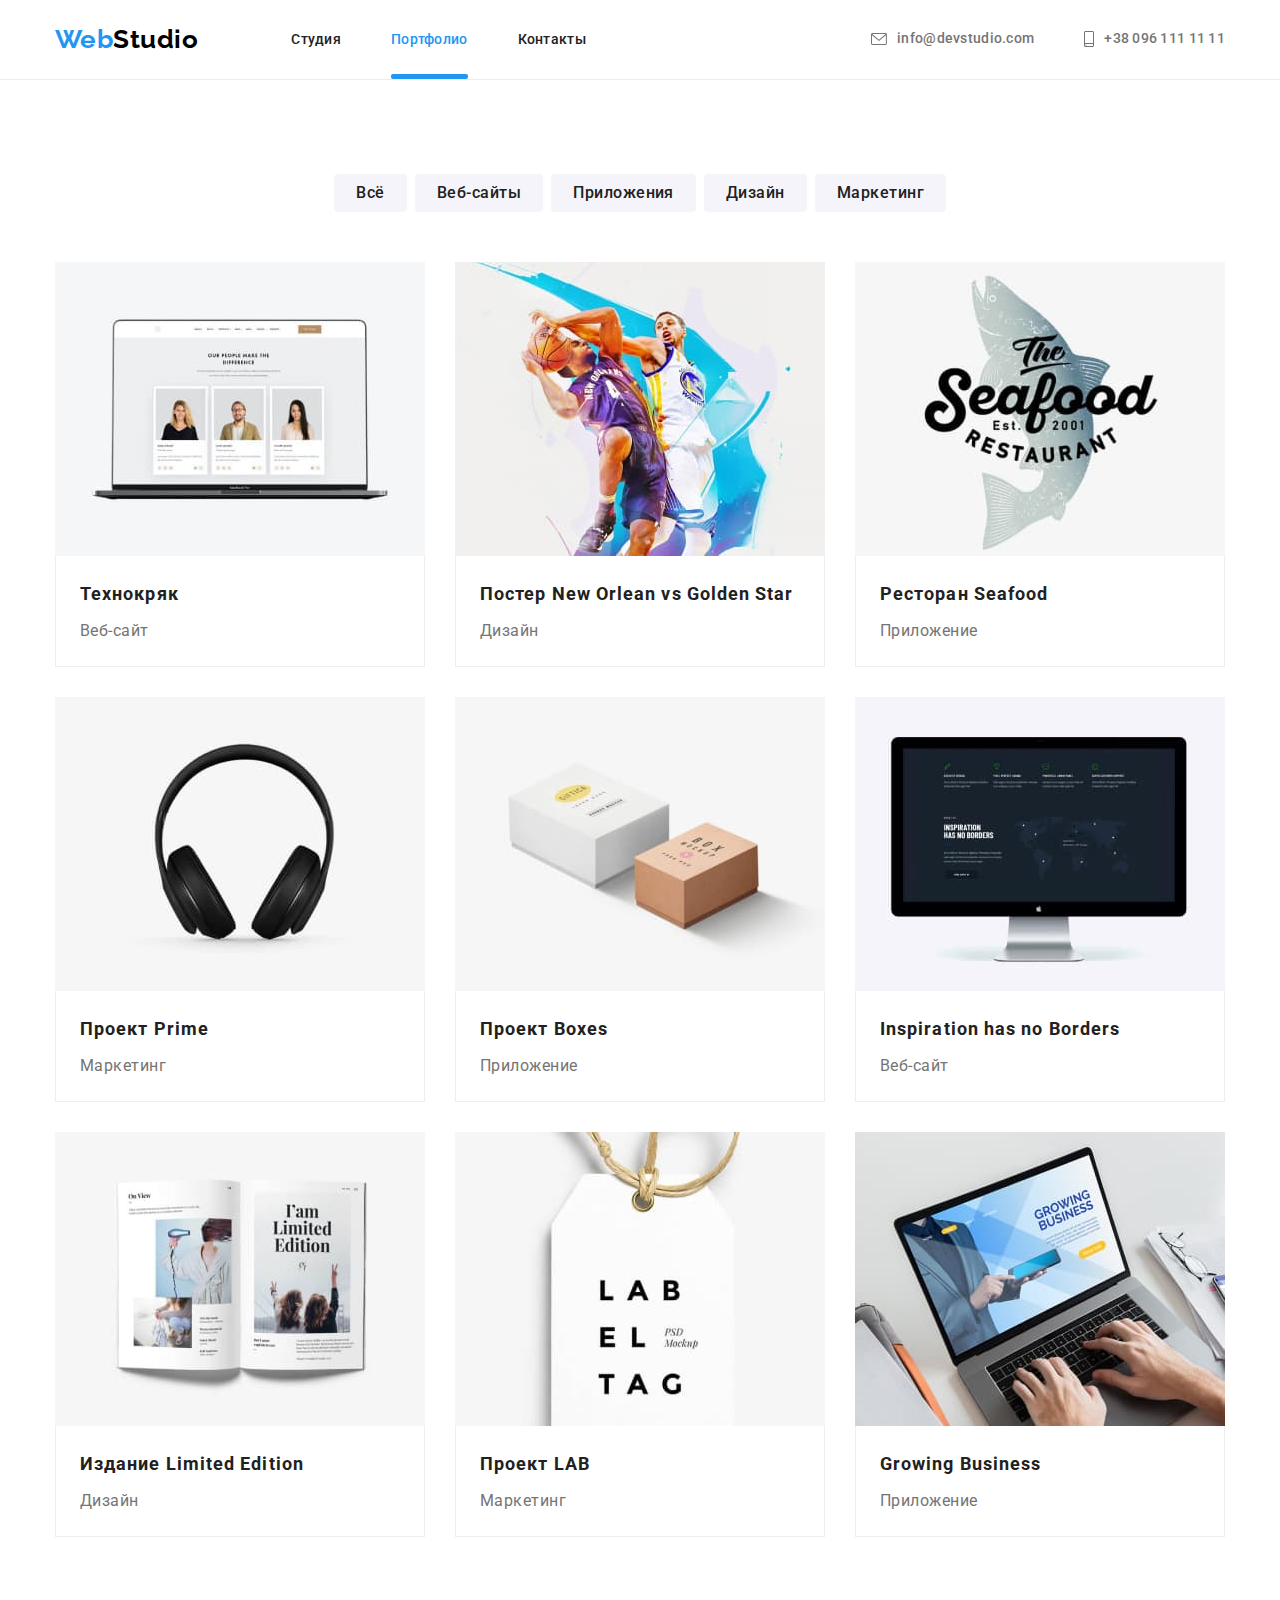
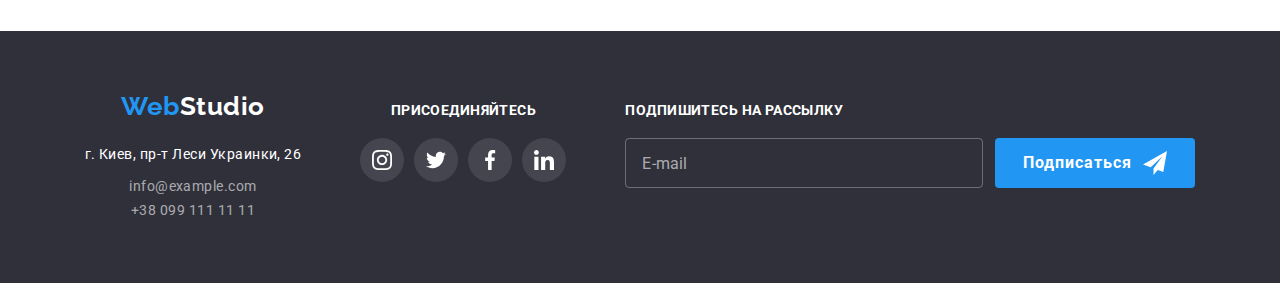
==== commit 727258bb: "finished adaptive for all devices" ====
--- a/portfolio.html
+++ b/portfolio.html
@@ -32,7 +32,7 @@
             </li>
             <li class="site-nav-list__item">
               <a
-                class="site-nav-list__link list current"
+                class="site-nav-list__link current list"
                 href="./portfolio.html"
                 >Портфолио</a
               >
@@ -42,18 +42,85 @@
             </li>
           </ul>
         </nav>
+
+        <button type="button" class="mobile-menu-open" data-menu-open>
+          <svg class="mobile-menu-open__icon" width="40" height="40">
+            <use
+              href="./images/svg/icons.svg#icon-mobile-menu-open__icon"
+            ></use>
+          </svg>
+        </button>
+
+        <div class="mobile-menu" data-menu>
+          <div class="container mobile-menu__container">
+            <ul class="mobile-menu__list--nav list">
+              <li class="mobile-menu__item--nav">
+                <a href="./index.html" class="mobile-menu__link--nav list"
+                  >Студия</a
+                >
+              </li>
+              <li class="mobile-menu__item--nav">
+                <a href="./portfolio.html" class="mobile-menu__link--nav list"
+                  >Портфолио</a
+                >
+              </li>
+              <li class="mobile-menu__item--nav">
+                <a href="" class="mobile-menu__link--nav list">Контакты</a>
+              </li>
+            </ul>
+            <ul class="mobile-menu__list--contacts list">
+              <li class="mobile-menu__item--contacts">
+                <a
+                  href="tel:+380961111111"
+                  class="mobile-menu__link--contacts mobile-menu__link--contacts--tel list"
+                  >+38 096 111 11 11</a
+                >
+              </li>
+              <li class="mobile-menu__item--contacts">
+                <a
+                  href="mailto:info@devstudio.com"
+                  class="mobile-menu__link--contacts mobile-menu__link--contacts--mail list"
+                  >info@devstudio.com</a
+                >
+              </li>
+            </ul>
+            <ul class="mobile-menu__list--socials list">
+              <li class="mobile-menu__item--socials">
+                <a href="" class="mobile-menu__link--socials list">Instagram</a>
+              </li>
+              <li class="mobile-menu__item--socials">
+                <a href="" class="mobile-menu__link--socials list">Twitter</a>
+              </li>
+              <li class="mobile-menu__item--socials">
+                <a href="" class="mobile-menu__link--socials list">Facebook</a>
+              </li>
+              <li class="mobile-menu__item--socials">
+                <a href="" class="mobile-menu__link--socials list">LinkedIn</a>
+              </li>
+            </ul>
+            <button type="button" class="mobile-menu-close" data-menu-close>
+              <svg class="mobile-menu-close__icon" width="40" height="40">
+                <use href="./images/svg/icons.svg#icon-mobile-menu-close"></use>
+              </svg>
+            </button>
+          </div>
+        </div>
 
         <ul class="auth-list list">
           <li class="auth-list__item">
             <a class="auth-list__link list" href="mailto:info@devstudio.com"
-              ><svg class="auth-list__icon-mail icons">
+              ><svg class="auth-list__icon-mail icons" width="16" height="12">
                 <use href="./images/svg/icons.svg#icon-envelope"></use></svg
               >info@devstudio.com</a
             >
           </li>
           <li class="auth-list__item">
             <a class="auth-list__link list" href="tel:+380961111111"
-              ><svg class="auth-list__icon-smartphone icons">
+              ><svg
+                class="auth-list__icon-smartphone icons"
+                width="10"
+                height="16"
+              >
                 <use href="./images/svg/icons.svg#icon-smartphone"></use></svg
               >+38 096 111 11 11</a
             >
@@ -410,7 +477,7 @@
             />
             <span class="footer-form__wrapper">
               <button
-                class="button footer-form__button--position--left"
+                class="button footer-form__button footer-form__button--position--left"
                 type="submit"
               >
                 Подписаться
@@ -423,5 +490,6 @@
         </form>
       </div>
     </footer>
+    <script src="./js/mobile-menu.js"></script>
   </body>
 </html>
--- a/css/main.min.css
+++ b/css/main.min.css
@@ -1 +1 @@
-:root{--title-text-color: #212121;--text-color: #757575;--accent-color: #2196f3;--accent-color-secondary: #188ce8;--black-color: #000000;--white-color: #ffffff;--footer-link-color: rgba(255, 255, 255, 0.6);--secondary-background-color: #2f303a;--third-background-color: #f5f4fa;--modal-text: #212121;--indent: 30px;--items: 3;--timing-function: cubic-bezier(0.4, 0, 0.2, 1);--duration: 250ms}/*! modern-normalize v1.1.0 | MIT License | https://github.com/sindresorhus/modern-normalize */*,::before,::after{-webkit-box-sizing:border-box;box-sizing:border-box}html{line-height:1.15;-webkit-text-size-adjust:100%;-moz-tab-size:4;-o-tab-size:4;tab-size:4}body{margin:0;font-family:system-ui,-apple-system,"Segoe UI",Roboto,Helvetica,Arial,sans-serif,"Apple Color Emoji","Segoe UI Emoji"}hr{height:0;color:inherit}abbr[title]{-webkit-text-decoration:underline dotted;text-decoration:underline dotted}b,strong{font-weight:bolder}code,kbd,samp,pre{font-family:ui-monospace,SFMono-Regular,Consolas,"Liberation Mono",Menlo,monospace;font-size:1em}small{font-size:80%}sub,sup{font-size:75%;line-height:0;position:relative;vertical-align:baseline}sub{bottom:-0.25em}sup{top:-0.5em}table{text-indent:0;border-color:inherit}button,input,optgroup,select,textarea{font-family:inherit;font-size:100%;line-height:1.15;margin:0}button,select{text-transform:none}button,[type=button],[type=reset],[type=submit]{-webkit-appearance:button}::-moz-focus-inner{border-style:none;padding:0}:-moz-focusring{outline:1px dotted ButtonText}:-moz-ui-invalid{box-shadow:none}legend{padding:0}progress{vertical-align:baseline}::-webkit-inner-spin-button,::-webkit-outer-spin-button{height:auto}[type=search]{-webkit-appearance:textfield;outline-offset:-2px}::-webkit-search-decoration{-webkit-appearance:none}::-webkit-file-upload-button{-webkit-appearance:button;font:inherit}summary{display:list-item}.visually-hidden{position:absolute;width:1px;height:1px;margin:-1px;border:0;padding:0;white-space:nowrap;-webkit-clip-path:inset(100%);clip-path:inset(100%);clip:rect(0 0 0 0);overflow:hidden}.customers-list__link,.features-list__image,.socials-list__link,.button-close{display:-webkit-box;display:-ms-flexbox;display:flex;-webkit-box-pack:center;-ms-flex-pack:center;justify-content:center;-webkit-box-align:center;-ms-flex-align:center;align-items:center}h1,h2,h3,h4,h5,h6,p{margin:0}body{background-color:var(--white-color);color:var(--text-color);font-family:"Roboto",sans-serif;font-size:16px;letter-spacing:.03em}img{width:100%;display:block;height:auto}.list{padding:0;margin:0;list-style:none;text-decoration:none}*:hover,*:focus{-webkit-transition:color var(--duration) var(--timing-function);transition:color var(--duration) var(--timing-function)}.section{padding-top:60px;padding-bottom:60px}@media screen and (min-width: 1200px){.section{padding-top:94px;padding-bottom:94px}}.container{width:100%;padding-left:15px;padding-right:15px;margin-left:auto;margin-right:auto}.page-header__container{display:-webkit-box;display:-ms-flexbox;display:flex;-webkit-box-align:center;-ms-flex-align:center;align-items:center}.mobile-menu__container{padding:48px 40px}@media screen and (min-width: 480px){.container{width:480px}.mobile-menu__container{position:relative}}@media screen and (min-width: 768px){.container{width:768px}}@media screen and (min-width: 1200px){.container{width:1200px}.footer__container{display:-webkit-box;display:-ms-flexbox;display:flex;-webkit-box-align:baseline;-ms-flex-align:baseline;align-items:baseline}}@media screen and (max-width: 767px){.mobile-menu{position:fixed;width:100%;height:100%;z-index:1000;top:0;left:0;background-color:var(--white-color);overflow-y:scroll;-webkit-transition:opacity var(--duration) var(--timing-function),visibility var(--duration) var(--timing-function);transition:opacity var(--duration) var(--timing-function),visibility var(--duration) var(--timing-function);opacity:0;visibility:hidden;pointer-events:none}.mobile-menu.is-open{opacity:1;visibility:visible;pointer-events:auto}.mobile-menu__list--nav{margin-bottom:302px}.mobile-menu__link--nav{font-weight:500;font-size:40px;line-height:1.175;letter-spacing:.02em;color:var(--title-text-color)}.mobile-menu__item--nav:hover .mobile-menu__link--nav,.mobile-menu__item--nav:focus .mobile-menu__link--nav{color:var(--accent-color)}.mobile-menu__link--contacts--tel{font-weight:500;font-size:34px;line-height:1.1764705882;letter-spacing:.02em;color:var(--accent-color)}.mobile-menu__link--contacts--mail{font-weight:500;font-size:24px;line-height:1.1666666667;letter-spacing:.02em;color:var(--text-color)}.mobile-menu__list--socials{display:-webkit-box;display:-ms-flexbox;display:flex}.mobile-menu__link--socials{font-weight:500;font-size:18px;line-height:1.2222222222;letter-spacing:.02em;color:var(--accent-color)}.mobile-menu__item--socials{padding-right:10px}.mobile-menu__item--socials:not(:last-child){border-right:1px solid rgba(33,33,33,.2);margin-right:10px}.mobile-menu__item--nav,.mobile-menu__item--contacts{margin-bottom:32px}}@media screen and (min-width: 768px){.mobile-menu{display:none}}.logo{display:block;color:var(--black-color);font-family:"Raleway",sans-serif;font-weight:700;font-size:26px;line-height:1.19}.logo span{color:var(--accent-color)}.page-header__logo{margin-right:93px}.footer__logo{margin-bottom:20px}.logo--color--white{color:var(--white-color)}@media screen and (max-width: 767px){.mobile-menu-close{position:absolute;top:24px;right:15px;padding:0;line-height:0;background-color:rgba(0,0,0,0);border:none}.mobile-menu-open{display:block;padding:0;margin-left:auto;line-height:0;background-color:rgba(0,0,0,0);border:none}.mobile-menu-open:hover,.mobile-menu-open:focus{fill:var(--accent-color-secondary)}}@media screen and (min-width: 768px){.mobile-menu-close,.mobile-menu-open{display:none}}.button{display:block;cursor:pointer;margin-left:auto;margin-right:auto;min-width:200px;padding-top:10px;padding-bottom:10px;font-weight:700;font-size:16px;line-height:1.88;letter-spacing:.06em;color:var(--white-color);border:none;border-radius:4px;background-color:var(--accent-color);-webkit-transition:background-color var(--duration) var(--timing-function),-webkit-box-shadow var(--duration) var(--timing-function);transition:background-color var(--duration) var(--timing-function),-webkit-box-shadow var(--duration) var(--timing-function);transition:box-shadow var(--duration) var(--timing-function),background-color var(--duration) var(--timing-function);transition:box-shadow var(--duration) var(--timing-function),background-color var(--duration) var(--timing-function),-webkit-box-shadow var(--duration) var(--timing-function)}.button:hover,.button:focus{background-color:var(--accent-color-secondary);-webkit-box-shadow:0px 1px 3px rgba(0,0,0,.12),0px 1px 1px rgba(0,0,0,.14),0px 2px 1px rgba(0,0,0,.2);box-shadow:0px 1px 3px rgba(0,0,0,.12),0px 1px 1px rgba(0,0,0,.14),0px 2px 1px rgba(0,0,0,.2)}.footer-form__button--position--left{margin-left:12px;text-align:left;padding-left:28px}.filter-menu__button{min-width:73px;padding:6px 22px;font-weight:500;line-height:1.63;letter-spacing:.03em;-webkit-transition:background-color var(--duration) var(--timing-function),color var(--duration) var(--timing-function),-webkit-box-shadow var(--duration) var(--timing-function);transition:background-color var(--duration) var(--timing-function),color var(--duration) var(--timing-function),-webkit-box-shadow var(--duration) var(--timing-function);transition:background-color var(--duration) var(--timing-function),color var(--duration) var(--timing-function),box-shadow var(--duration) var(--timing-function);transition:background-color var(--duration) var(--timing-function),color var(--duration) var(--timing-function),box-shadow var(--duration) var(--timing-function),-webkit-box-shadow var(--duration) var(--timing-function);color:var(--title-text-color);background-color:var(--third-background-color)}.filter-menu__button:not(:last-child){margin-right:8px}.filter-menu__button:hover,.filter-menu__button:focus{color:var(--white-color);background-color:var(--accent-color);border-color:var(--accent-color);-webkit-box-shadow:0px 3px 1px rgba(0,0,0,.1),0px 1px 2px rgba(0,0,0,.08),0px 2px 2px rgba(0,0,0,.12);box-shadow:0px 3px 1px rgba(0,0,0,.1),0px 1px 2px rgba(0,0,0,.08),0px 2px 2px rgba(0,0,0,.12)}.button-close{width:30px;height:30px;border-radius:50%;background:#fff;border:1px solid rgba(0,0,0,.1)}.button-close:focus{outline:none}.overlay__button-close{position:absolute;top:8px;right:8px}.socials-list{display:-webkit-box;display:-ms-flexbox;display:flex;background-color:rgba(0,0,0,0);-webkit-box-pack:center;-ms-flex-pack:center;justify-content:center;-webkit-box-align:center;-ms-flex-align:center;align-items:center;gap:10px}.socials-list__link{-webkit-transition:background-color var(--duration) var(--timing-function),fill var(--duration) var(--timing-function);transition:background-color var(--duration) var(--timing-function),fill var(--duration) var(--timing-function);fill:#afb1b8;width:44px;height:44px;border-radius:50%}.socials-list__link:hover,.socials-list__link:focus{background-color:var(--accent-color);fill:var(--white-color)}.socials-list--bgc--dark{background-color:var(--secondary-background-color);padding-bottom:0}.footer__socials-list--bgc--dark{-webkit-transition:background-color var(--duration) var(--timing-function);transition:background-color var(--duration) var(--timing-function);fill:var(--white-color);background-color:rgba(255,255,255,.1)}.footer__socials-list--bgc--dark:hover,.footer__socials-list--bgc--dark:focus{background-color:var(--accent-color)}.footer__title{margin-bottom:20px;font-weight:700;font-size:14px;line-height:1.1428571429;letter-spacing:.03em;text-transform:uppercase;color:var(--white-color)}.cards-set__title{margin-bottom:4px;font-weight:700;font-size:18px;line-height:2;text-align:left;letter-spacing:.06em}.title{display:block;margin-left:auto;margin-right:auto;color:var(--title-text-color);font-weight:700;font-size:36px;line-height:1.1666666667;text-align:center;letter-spacing:.03em}.title--color--black{color:var(--title-text-color)}.title--position{margin-bottom:50px}.title--invisible{display:none}.hero__title{width:360px;font-weight:900;font-size:26px;line-height:1.6153846154;letter-spacing:.06em;text-transform:uppercase;color:#fff}.hero__title--position{margin-bottom:30px}@media screen and (min-width: 1200px){.hero__title{width:696px;font-weight:900;font-size:44px;line-height:1.3636363636}}.backdrop{position:fixed;top:0;left:0;opacity:1;-webkit-transition:opacity var(--duration) var(--timing-function),visibility var(--duration) var(--timing-function);transition:opacity var(--duration) var(--timing-function),visibility var(--duration) var(--timing-function);width:100%;height:100%;background:rgba(0,0,0,.2)}.backdrop.is-hidden{visibility:hidden;opacity:0;pointer-events:none}.overlay{position:relative;-webkit-transform:translate(-50%, -50%) scale(1, 1);transform:translate(-50%, -50%) scale(1, 1);-webkit-transition:opacity var(--duration) var(--timing-function),-webkit-transform var(--duration) var(--timing-function);transition:opacity var(--duration) var(--timing-function),-webkit-transform var(--duration) var(--timing-function);transition:transform var(--duration) var(--timing-function),opacity var(--duration) var(--timing-function);transition:transform var(--duration) var(--timing-function),opacity var(--duration) var(--timing-function),-webkit-transform var(--duration) var(--timing-function);opacity:1;width:450px;height:609px;top:50%;left:50%;padding:40px;background:#fff;-webkit-box-shadow:0px 1px 3px rgba(0,0,0,.12),0px 1px 1px rgba(0,0,0,.14),0px 2px 1px rgba(0,0,0,.2);box-shadow:0px 1px 3px rgba(0,0,0,.12),0px 1px 1px rgba(0,0,0,.14),0px 2px 1px rgba(0,0,0,.2);border-radius:4px}.backdrop.is-hidden .overlay{opacity:0;-webkit-transform:translate(-50%, -50%) scale(0.1, 0.1);transform:translate(-50%, -50%) scale(0.1, 0.1)}.button-close__icon{-webkit-transition:fill var(--duration) var(--timing-function);transition:fill var(--duration) var(--timing-function);width:18px;height:18px}.button-close:focus .button-close__icon{fill:var(--accent-color)}@media screen and (min-width: 1200px){.overlay{width:528px;height:581px}}.modal-label{margin-bottom:10px}.modal-input{cursor:pointer;padding-left:42px;padding-top:12px;padding-bottom:12px;-webkit-transition:border var(--duration) var(--timing-function);transition:border var(--duration) var(--timing-function);height:40px;width:100%;border:1px solid rgba(33,33,33,.2);border-radius:4px;font-size:12px;line-height:1.17;letter-spacing:.01em;color:var(--modal-text)}.modal-input:focus{outline:none;border:1px solid var(--accent-color)}.modal-icon-wrapper{display:block;position:relative}.modal-icon{display:block;position:absolute;top:50%;left:12px;-webkit-transform:translateY(-50%);transform:translateY(-50%);-webkit-transition:fill var(--duration) var(--timing-function);transition:fill var(--duration) var(--timing-function);width:18px;height:18px}.modal-input:focus+.modal-icon{fill:var(--accent-color)}.modal-comment{height:120px;width:100%;border:1px solid rgba(33,33,33,.2);border-radius:4px;font-size:12px;line-height:1.17;letter-spacing:.01em;-webkit-transition:border var(--duration) var(--timing-function);transition:border var(--duration) var(--timing-function);padding:12px 16px;resize:none}.modal-comment:focus{outline:none;border:1px solid var(--accent-color)}.modal-comment::-webkit-input-placeholder{font-size:12px;line-height:1.17;letter-spacing:.01em;color:rgba(117,117,117,.5)}.modal-comment::-moz-placeholder{font-size:12px;line-height:1.17;letter-spacing:.01em;color:rgba(117,117,117,.5)}.modal-comment:-ms-input-placeholder{font-size:12px;line-height:1.17;letter-spacing:.01em;color:rgba(117,117,117,.5)}.modal-comment::-ms-input-placeholder{font-size:12px;line-height:1.17;letter-spacing:.01em;color:rgba(117,117,117,.5)}.modal-comment::placeholder{font-size:12px;line-height:1.17;letter-spacing:.01em;color:rgba(117,117,117,.5)}.modal-label-comment{margin-bottom:20px}.checkbox-wrapper{margin-bottom:30px}.checkbox{position:absolute;width:1px;height:1px;margin:-1px;border:0;padding:0;white-space:nowrap;-webkit-clip-path:inset(100%);clip-path:inset(100%);clip:rect(0 0 0 0);overflow:hidden}.checkbox-wrapper{display:-webkit-box;display:-ms-flexbox;display:flex;-webkit-box-align:center;-ms-flex-align:center;align-items:center;-webkit-box-pack:center;-ms-flex-pack:center;justify-content:center}.modal-link-policy{padding:0;margin:0;display:inline-block;font-weight:400;font-size:12px;line-height:1.1666666667;-webkit-text-decoration-line:underline;text-decoration-line:underline;color:#2196f3}.modal-form{display:-webkit-box;display:-ms-flexbox;display:flex;-webkit-box-orient:vertical;-webkit-box-direction:normal;-ms-flex-direction:column;flex-direction:column}.modal-text{margin-bottom:12px;font-weight:700;font-size:20px;line-height:1.5;text-align:center;color:var(--modal-text)}.modal-label-desc{display:block;margin-bottom:4px;font-weight:400;font-size:12px;line-height:1.1666666667;font-size:12px;line-height:1.17;letter-spacing:.01em;color:var(--text-color)}.label-checkbox{display:-webkit-box;display:-ms-flexbox;display:flex;-ms-flex-wrap:wrap;flex-wrap:wrap;-webkit-box-align:center;-ms-flex-align:center;align-items:center;-webkit-transition:background-color var(--duration) var(--timing-function),border var(--duration) var(--timing-function);transition:background-color var(--duration) var(--timing-function),border var(--duration) var(--timing-function);font-weight:400;font-size:12px;line-height:1.1666666667;color:#757575}.label-checkbox::before{display:inline-block;margin-right:4px;content:"";width:16px;height:15px;cursor:pointer;border:2px solid #212121;border-radius:2px}.checkbox:checked+.label-checkbox::before{background-color:var(--accent-color);background-image:url(../images/svg/custom-checkbox.svg);background-size:contain;background-origin:border-box;border:2px solid var(--accent-color)}@media screen and (min-width: 1200px){.label-checkbox{font-weight:400;font-size:14px;line-height:1.7142857143}.modal-link-policy{font-weight:400;font-size:14px;line-height:1.7142857143}}.page-header{padding-top:24px;padding-bottom:24px;border-bottom:1px solid #ececec}@media screen and (max-width: 767px){.auth-list{display:none}.site-nav-list{display:none}}@media screen and (min-width: 768px){.main-nav{display:-webkit-box;display:-ms-flexbox;display:flex}.site-nav-list{display:-webkit-box;display:-ms-flexbox;display:flex;gap:50px;-webkit-box-align:center;-ms-flex-align:center;align-items:center}.site-nav-list__link{position:relative;-webkit-transition:color var(--duration) var(--timing-function);transition:color var(--duration) var(--timing-function);padding-top:32px;padding-bottom:32px;color:var(--title-text-color);font-weight:500;font-size:14px;line-height:1.14;letter-spacing:.02em}.site-nav-list__link:hover,.site-nav-list__link:focus{color:var(--accent-color)}.site-nav-list__link.current{color:var(--accent-color)}.site-nav-list__link.current::after{display:block;position:absolute;bottom:0;left:0;content:"";width:100%;height:5px;background:var(--accent-color);border-radius:2px}.auth-list{margin-left:auto}.auth-list__link{display:-webkit-box;display:-ms-flexbox;display:flex;-webkit-box-align:center;-ms-flex-align:center;align-items:center;-webkit-transition:color var(--duration) var(--timing-function);transition:color var(--duration) var(--timing-function);color:var(--text-color);font-weight:500;font-size:12px;line-height:.0833333333;letter-spacing:.02em}.auth-list__link:hover,.auth-list__link:focus{color:var(--accent-color)}.auth-list__icon-mail{width:14px;height:10px;margin-right:10px;fill:currentColor}.auth-list__icon-smartphone{width:10px;height:14px;margin-right:10px;fill:currentColor}.icons:hover,.icons:focus{fill:var(--accent-color)}.auth-list__item:not(:last-child){margin-bottom:10px}}@media screen and (min-width: 1200px){.auth-list{display:-webkit-box;display:-ms-flexbox;display:flex;-webkit-box-align:center;-ms-flex-align:center;align-items:center;margin-left:auto;gap:50px}.auth-list__link{-webkit-transition:color var(--duration) var(--timing-function);transition:color var(--duration) var(--timing-function);display:-webkit-box;display:-ms-flexbox;display:flex;-webkit-box-align:center;-ms-flex-align:center;align-items:center;color:var(--text-color);font-weight:500;font-size:14px;line-height:1.14;letter-spacing:.02em}.auth-list__link:hover,.auth-list__link:focus{color:var(--accent-color)}.auth-list__icon-mail{width:16px;height:12px;margin-right:10px;fill:currentColor}.auth-list__icon-smartphone{width:10px;height:16px;margin-right:10px;fill:currentColor}.auth-list__item:not(:last-child){margin-bottom:0}.icons:hover,.icons:focus{fill:var(--accent-color)}}.hero{margin-left:auto;margin-right:auto;max-width:767px;height:400px;background-color:var(--secondary-background-color);background-image:-webkit-gradient(linear, left top, right top, from(rgba(47, 48, 58, 0.4)), to(rgba(47, 48, 58, 0.4))),url(../../images/hero/mobile/hero--mobile.jpg);background-image:linear-gradient(to right, rgba(47, 48, 58, 0.4), rgba(47, 48, 58, 0.4)),url(../../images/hero/mobile/hero--mobile.jpg);background-size:cover;background-position:center;background-repeat:no-repeat;margin-left:auto;margin-right:auto;padding-top:118px;padding-bottom:118px}@media screen and (max-width: 479px){.hero{width:100%}}@media screen and (min-width: 480px)and (min-device-pixel-ratio: 2),screen and (min-width: 480px)and (-webkit-min-device-pixel-ratio: 2),screen and (min-width: 480px)and (min-resolution: 192dpi),screen and (min-width: 480px)and (min-resolution: 2dppx){.hero{background-image:-webkit-gradient(linear, left top, right top, from(rgba(47, 48, 58, 0.4)), to(rgba(47, 48, 58, 0.4))),url(../../images/hero/mobile/hero--mobile@2x.jpg);background-image:linear-gradient(to right, rgba(47, 48, 58, 0.4), rgba(47, 48, 58, 0.4)),url(../../images/hero/mobile/hero--mobile@2x.jpg)}}@media screen and (min-width: 768px){.hero{max-width:1199px;background-image:-webkit-gradient(linear, left top, right top, from(rgba(47, 48, 58, 0.4)), to(rgba(47, 48, 58, 0.4))),url(../../images/hero/tablet/hero--tablet.jpg);background-image:linear-gradient(to right, rgba(47, 48, 58, 0.4), rgba(47, 48, 58, 0.4)),url(../../images/hero/tablet/hero--tablet.jpg)}}@media screen and (min-width: 768px)and (min-width: 768px)and (min-device-pixel-ratio: 2),screen and (min-width: 768px)and (min-width: 768px)and (-webkit-min-device-pixel-ratio: 2),screen and (min-width: 768px)and (min-width: 768px)and (min-resolution: 192dpi),screen and (min-width: 768px)and (min-width: 768px)and (min-resolution: 2dppx){.hero{background-image:-webkit-gradient(linear, left top, right top, from(rgba(47, 48, 58, 0.4)), to(rgba(47, 48, 58, 0.4))),url(../../images/hero/tablet/hero--tablet@2x.jpg);background-image:linear-gradient(to right, rgba(47, 48, 58, 0.4), rgba(47, 48, 58, 0.4)),url(../../images/hero/tablet/hero--tablet@2x.jpg)}}@media screen and (min-width: 1200px){.hero{height:600px;max-width:1600px;padding-top:200px;padding-bottom:200px;background-image:-webkit-gradient(linear, left top, right top, from(rgba(47, 48, 58, 0.4)), to(rgba(47, 48, 58, 0.4))),url(../../images/hero/desktop/hero--desktop.jpg);background-image:linear-gradient(to right, rgba(47, 48, 58, 0.4), rgba(47, 48, 58, 0.4)),url(../../images/hero/desktop/hero--desktop.jpg)}}@media screen and (min-width: 1200px)and (min-width: 1200px)and (min-device-pixel-ratio: 2),screen and (min-width: 1200px)and (min-width: 1200px)and (-webkit-min-device-pixel-ratio: 2),screen and (min-width: 1200px)and (min-width: 1200px)and (min-resolution: 192dpi),screen and (min-width: 1200px)and (min-width: 1200px)and (min-resolution: 2dppx){.hero{background-image:-webkit-gradient(linear, left top, right top, from(rgba(47, 48, 58, 0.4)), to(rgba(47, 48, 58, 0.4))),url(../../images/hero/desktop/hero--desktop@2x.jpg);background-image:linear-gradient(to right, rgba(47, 48, 58, 0.4), rgba(47, 48, 58, 0.4)),url(../../images/hero/desktop/hero--desktop@2x.jpg)}}.features-list{display:-webkit-box;display:-ms-flexbox;display:flex;-webkit-box-orient:vertical;-webkit-box-direction:normal;-ms-flex-direction:column;flex-direction:column;gap:30px}.features-list__image{margin-bottom:30px;line-height:0;background:var(--third-background-color);border-radius:4px;border-color:var(--third-background-color);height:120px}.features-list__icon{display:block}.features-list__desc{font-weight:400;font-size:14px;line-height:1.7142857143;letter-spacing:.03em;color:var(--text-color)}.features-list__title{display:block;margin-bottom:10px;font-weight:700;font-size:14px;line-height:1.1428571429;text-align:left;text-transform:uppercase}@media screen and (max-width: 767px){.features-list__title{text-align:center;display:block}}@media screen and (min-width: 768px){.features-list{-webkit-box-orient:horizontal;-webkit-box-direction:normal;-ms-flex-direction:row;flex-direction:row;-ms-flex-wrap:wrap;flex-wrap:wrap}.features-list__item{-ms-flex-preferred-size:calc((100% - 30px)/2);flex-basis:calc((100% - 30px)/2)}}@media screen and (min-width: 1200px){.features-list__item{-ms-flex-preferred-size:calc((100% - 90px)/4);flex-basis:calc((100% - 90px)/4)}}.section.job{padding-top:0}.job-list{display:-webkit-box;display:-ms-flexbox;display:flex;-ms-flex-wrap:wrap;flex-wrap:wrap;gap:var(--indent)}.job-list__item{position:relative;overflow:hidden;-ms-flex-preferred-size:calc((100% - var(--indent)*(var(--items) - 1))/var(--items));flex-basis:calc((100% - var(--indent)*(var(--items) - 1))/var(--items))}.job-list__wrapper{position:absolute;bottom:0;width:100%;padding-top:27px;padding-bottom:27px;background:rgba(47,48,58,.8)}.job-list__text{text-align:center;font-weight:700;font-size:14px;line-height:1.14;text-transform:uppercase;color:var(--white-color)}@media screen and (max-width: 1199px){.section.job{display:none}}.team{background-color:var(--third-background-color)}.team-list{display:-webkit-box;display:-ms-flexbox;display:flex;-webkit-box-orient:vertical;-webkit-box-direction:normal;-ms-flex-direction:column;flex-direction:column;gap:30px}.team-list__item{display:-webkit-box;display:-ms-flexbox;display:flex;-webkit-box-orient:vertical;-webkit-box-direction:normal;-ms-flex-direction:column;flex-direction:column;-webkit-box-align:center;-ms-flex-align:center;align-items:center;background-color:var(--white-color);-webkit-box-shadow:0px 1px 3px rgba(0,0,0,.12),0px 1px 1px rgba(0,0,0,.14),0px 2px 1px rgba(0,0,0,.2);box-shadow:0px 1px 3px rgba(0,0,0,.12),0px 1px 1px rgba(0,0,0,.14),0px 2px 1px rgba(0,0,0,.2);border-radius:0px 0px 4px 4px}.team-list__wrapper{padding-bottom:24px}@media screen and (min-width: 1200px){.team-list__wrapper{padding-bottom:30px}}.team-list__desc{text-align:center;margin-bottom:16px}.team-list__title{font-weight:500;font-size:16px;line-height:1.1875}.team-list__title--position{margin-bottom:10px}.team-list__image{margin-bottom:30px}@media screen and (min-width: 768px){.team-list{-webkit-box-orient:horizontal;-webkit-box-direction:normal;-ms-flex-direction:row;flex-direction:row;-ms-flex-wrap:wrap;flex-wrap:wrap}.team-list__item{-ms-flex-preferred-size:calc((100% - 30px)/2);flex-basis:calc((100% - 30px)/2)}}@media screen and (min-width: 1200px){.team-list__item{width:270px;-ms-flex-preferred-size:calc((100% - 90px)/4);flex-basis:calc((100% - 90px)/4)}}@media screen and (max-width: 1199px){.customers__title{font-weight:700;font-size:28px;line-height:1.1785714286}}.customers-list{display:-webkit-box;display:-ms-flexbox;display:flex;-ms-flex-wrap:wrap;flex-wrap:wrap;gap:30px}.customers-list__item{-ms-flex-preferred-size:calc((100% - 30px)/2);flex-basis:calc((100% - 30px)/2)}@media screen and (min-width: 768px){.customers-list__item{-ms-flex-preferred-size:calc((100% - 60px)/3);flex-basis:calc((100% - 60px)/3)}}@media screen and (min-width: 1200px){.customers-list__item{-ms-flex-preferred-size:calc((100% - 150px)/6);flex-basis:calc((100% - 150px)/6)}}.customers-list__link{-webkit-transition:border-color var(--duration) var(--timing-function),fill var(--duration) var(--timing-function);transition:border-color var(--duration) var(--timing-function),fill var(--duration) var(--timing-function);height:92px;border:1px solid #afb1b8;fill:#afb1b8;border-radius:4px}.customers-list__link:hover,.customers-list__link:focus{border-color:var(--accent-color);fill:var(--accent-color)}.footer{background-color:var(--secondary-background-color);padding-top:60px;padding-bottom:60px}.footer-form__button{display:block;position:relative}.footer-form__button--icon{display:block;position:absolute;top:50%;right:28px;-webkit-transform:translateY(-50%);transform:translateY(-50%);width:24px;height:24px}.footer-form__input{cursor:pointer;width:358px;height:50px;padding:15px 16px;background-color:rgba(0,0,0,0);font-size:16px;line-height:1.25;letter-spacing:.01em;color:var(--white-color);border:1px solid rgba(255,255,255,.3);border-radius:4px;-webkit-transition:-webkit-filter var(--duration) var(--timing-function);transition:-webkit-filter var(--duration) var(--timing-function);transition:filter var(--duration) var(--timing-function);transition:filter var(--duration) var(--timing-function), -webkit-filter var(--duration) var(--timing-function)}.footer-form__input:focus{outline:none;-webkit-filter:drop-shadow(0px 4px 4px rgba(0, 0, 0, 0.15));filter:drop-shadow(0px 4px 4px rgba(0, 0, 0, 0.15))}.footer-form__input::-webkit-input-placeholder{font-size:16px;line-height:1.25;color:rgba(255,255,255,.6)}.footer-form__input::-moz-placeholder{font-size:16px;line-height:1.25;color:rgba(255,255,255,.6)}.footer-form__input:-ms-input-placeholder{font-size:16px;line-height:1.25;color:rgba(255,255,255,.6)}.footer-form__input::-ms-input-placeholder{font-size:16px;line-height:1.25;color:rgba(255,255,255,.6)}.footer-form__input::placeholder{font-size:16px;line-height:1.25;color:rgba(255,255,255,.6)}.filter-menu{display:-webkit-box;display:-ms-flexbox;display:flex;-webkit-box-pack:center;-ms-flex-pack:center;justify-content:center;gap:8px;margin-bottom:50px}.cards-set{display:-webkit-box;display:-ms-flexbox;display:flex;-ms-flex-wrap:wrap;flex-wrap:wrap;gap:var(--indent);--items: 9}.cards-set__wrapper-desc{padding-left:24px;padding-right:24px;padding-bottom:20px;padding-top:20px;background:#fff;border:1px solid #eee;border-top:none}.cards-set__link{-webkit-transition:-webkit-box-shadow var(--duration) var(--timing-function);transition:-webkit-box-shadow var(--duration) var(--timing-function);transition:box-shadow var(--duration) var(--timing-function);transition:box-shadow var(--duration) var(--timing-function), -webkit-box-shadow var(--duration) var(--timing-function);color:var(--text-color);display:inline-block}.cards-set__link:hover,.cards-set__link:focus{-webkit-box-shadow:0px 1px 1px rgba(0,0,0,.12),0px 4px 4px rgba(0,0,0,.06),1px 4px 6px rgba(0,0,0,.16);box-shadow:0px 1px 1px rgba(0,0,0,.12),0px 4px 4px rgba(0,0,0,.06),1px 4px 6px rgba(0,0,0,.16)}.cards-set__wrapper{position:relative;overflow:hidden}.cards-set__wrapper-popup{position:absolute;top:0;left:0;width:100%;height:100%;-webkit-transition:-webkit-transform var(--duration) var(--timing-function);transition:-webkit-transform var(--duration) var(--timing-function);transition:transform var(--duration) var(--timing-function);transition:transform var(--duration) var(--timing-function), -webkit-transform var(--duration) var(--timing-function);-webkit-transform:translateY(100%);transform:translateY(100%);padding:63px 24px;background:rgba(33,150,243,.9)}.cards-set__link:hover .cards-set__wrapper-popup,.cards-set__link:focus .cards-set__wrapper-popup{-webkit-transform:translateY(0);transform:translateY(0)}.cards-set__popup-desc{font-size:18px;line-height:1.56;letter-spacing:.03em;color:var(--white-color)}.cards-set__subtitle{line-height:1.88}/*# sourceMappingURL=main.min.css.map */+:root{--title-text-color: #212121;--text-color: #757575;--accent-color: #2196f3;--accent-color-secondary: #188ce8;--black-color: #000000;--white-color: #ffffff;--footer-link-color: rgba(255, 255, 255, 0.6);--secondary-background-color: #2f303a;--third-background-color: #f5f4fa;--modal-text: #212121;--indent: 30px;--items: 3;--timing-function: cubic-bezier(0.4, 0, 0.2, 1);--duration: 250ms}/*! modern-normalize v1.1.0 | MIT License | https://github.com/sindresorhus/modern-normalize */*,::before,::after{-webkit-box-sizing:border-box;box-sizing:border-box}html{line-height:1.15;-webkit-text-size-adjust:100%;-moz-tab-size:4;-o-tab-size:4;tab-size:4}body{margin:0;font-family:system-ui,-apple-system,"Segoe UI",Roboto,Helvetica,Arial,sans-serif,"Apple Color Emoji","Segoe UI Emoji"}hr{height:0;color:inherit}abbr[title]{-webkit-text-decoration:underline dotted;text-decoration:underline dotted}b,strong{font-weight:bolder}code,kbd,samp,pre{font-family:ui-monospace,SFMono-Regular,Consolas,"Liberation Mono",Menlo,monospace;font-size:1em}small{font-size:80%}sub,sup{font-size:75%;line-height:0;position:relative;vertical-align:baseline}sub{bottom:-0.25em}sup{top:-0.5em}table{text-indent:0;border-color:inherit}button,input,optgroup,select,textarea{font-family:inherit;font-size:100%;line-height:1.15;margin:0}button,select{text-transform:none}button,[type=button],[type=reset],[type=submit]{-webkit-appearance:button}::-moz-focus-inner{border-style:none;padding:0}:-moz-focusring{outline:1px dotted ButtonText}:-moz-ui-invalid{box-shadow:none}legend{padding:0}progress{vertical-align:baseline}::-webkit-inner-spin-button,::-webkit-outer-spin-button{height:auto}[type=search]{-webkit-appearance:textfield;outline-offset:-2px}::-webkit-search-decoration{-webkit-appearance:none}::-webkit-file-upload-button{-webkit-appearance:button;font:inherit}summary{display:list-item}.visually-hidden{position:absolute;width:1px;height:1px;margin:-1px;border:0;padding:0;white-space:nowrap;-webkit-clip-path:inset(100%);clip-path:inset(100%);clip:rect(0 0 0 0);overflow:hidden}.customers-list__link,.features-list__image,.socials-list__link,.button-close{display:-webkit-box;display:-ms-flexbox;display:flex;-webkit-box-pack:center;-ms-flex-pack:center;justify-content:center;-webkit-box-align:center;-ms-flex-align:center;align-items:center}h1,h2,h3,h4,h5,h6,p{margin:0}body{background-color:var(--white-color);color:var(--text-color);font-family:"Roboto",sans-serif;font-size:16px;letter-spacing:.03em}img{width:100%;display:block;height:auto}.list{padding:0;margin:0;list-style:none;text-decoration:none}*:hover,*:focus{-webkit-transition:color var(--duration) var(--timing-function);transition:color var(--duration) var(--timing-function)}.section{padding-top:60px;padding-bottom:60px}@media screen and (min-width: 1200px){.section{padding-top:94px;padding-bottom:94px}}.container{width:100%;padding-left:15px;padding-right:15px;margin-left:auto;margin-right:auto}.page-header__container{display:-webkit-box;display:-ms-flexbox;display:flex;-webkit-box-align:center;-ms-flex-align:center;align-items:center}.mobile-menu__container{padding:48px 40px}@media screen and (min-width: 480px){.container{width:480px}.mobile-menu__container{position:relative}}@media screen and (min-width: 768px){.container{width:768px}.footer__container{display:-webkit-box;display:-ms-flexbox;display:flex;-ms-flex-wrap:wrap;flex-wrap:wrap;-ms-flex-pack:distribute;justify-content:space-around;-webkit-box-align:baseline;-ms-flex-align:baseline;align-items:baseline}}@media screen and (min-width: 1200px){.container{width:1200px}.footer__container{display:-webkit-box;display:-ms-flexbox;display:flex;-webkit-box-align:baseline;-ms-flex-align:baseline;align-items:baseline}}@media screen and (max-width: 767px){.mobile-menu{position:fixed;width:100%;height:100%;z-index:1000;top:0;left:0;background-color:var(--white-color);overflow-y:scroll;-webkit-transition:opacity var(--duration) var(--timing-function),visibility var(--duration) var(--timing-function);transition:opacity var(--duration) var(--timing-function),visibility var(--duration) var(--timing-function);opacity:0;visibility:hidden;pointer-events:none}.mobile-menu.is-open{opacity:1;visibility:visible;pointer-events:auto}.mobile-menu__list--nav{margin-bottom:302px}.mobile-menu__link--nav{font-weight:500;font-size:40px;line-height:1.175;letter-spacing:.02em;color:var(--title-text-color)}.mobile-menu__item--nav:hover .mobile-menu__link--nav,.mobile-menu__item--nav:focus .mobile-menu__link--nav{color:var(--accent-color)}.mobile-menu__link--contacts--tel{font-weight:500;font-size:34px;line-height:1.1764705882;letter-spacing:.02em;color:var(--accent-color)}.mobile-menu__link--contacts--mail{font-weight:500;font-size:24px;line-height:1.1666666667;letter-spacing:.02em;color:var(--text-color)}.mobile-menu__list--socials{display:-webkit-box;display:-ms-flexbox;display:flex}.mobile-menu__link--socials{font-weight:500;font-size:18px;line-height:1.2222222222;letter-spacing:.02em;color:var(--accent-color)}.mobile-menu__item--socials{padding-right:10px}.mobile-menu__item--socials:not(:last-child){border-right:1px solid rgba(33,33,33,.2);margin-right:10px}.mobile-menu__item--nav,.mobile-menu__item--contacts{margin-bottom:32px}}@media screen and (min-width: 768px){.mobile-menu{display:none}}.logo{display:block;color:var(--black-color);font-family:"Raleway",sans-serif;font-weight:700;font-size:26px;line-height:1.19}.logo span{color:var(--accent-color)}.page-header__logo{margin-right:93px}.footer__logo{margin-bottom:20px}.logo--color--white{color:var(--white-color)}@media screen and (max-width: 767px){.mobile-menu-close{position:absolute;top:24px;right:15px;padding:0;line-height:0;background-color:rgba(0,0,0,0);border:none}.mobile-menu-open{display:block;padding:0;margin-left:auto;line-height:0;background-color:rgba(0,0,0,0);border:none}.mobile-menu-open:hover,.mobile-menu-open:focus{fill:var(--accent-color-secondary)}}@media screen and (min-width: 768px){.mobile-menu-close,.mobile-menu-open{display:none}}.button{display:block;cursor:pointer;margin-left:auto;margin-right:auto;min-width:200px;padding-top:10px;padding-bottom:10px;font-weight:700;font-size:16px;line-height:1.88;letter-spacing:.06em;color:var(--white-color);border:none;border-radius:4px;background-color:var(--accent-color);-webkit-transition:background-color var(--duration) var(--timing-function),-webkit-box-shadow var(--duration) var(--timing-function);transition:background-color var(--duration) var(--timing-function),-webkit-box-shadow var(--duration) var(--timing-function);transition:box-shadow var(--duration) var(--timing-function),background-color var(--duration) var(--timing-function);transition:box-shadow var(--duration) var(--timing-function),background-color var(--duration) var(--timing-function),-webkit-box-shadow var(--duration) var(--timing-function)}.button:hover,.button:focus{background-color:var(--accent-color-secondary);-webkit-box-shadow:0px 1px 3px rgba(0,0,0,.12),0px 1px 1px rgba(0,0,0,.14),0px 2px 1px rgba(0,0,0,.2);box-shadow:0px 1px 3px rgba(0,0,0,.12),0px 1px 1px rgba(0,0,0,.14),0px 2px 1px rgba(0,0,0,.2)}.button-close{width:30px;height:30px;border-radius:50%;background:#fff;border:1px solid rgba(0,0,0,.1)}.button-close:focus{outline:none}.overlay__button-close{position:absolute;top:8px;right:8px}.socials-list{display:-webkit-box;display:-ms-flexbox;display:flex;background-color:rgba(0,0,0,0);-webkit-box-pack:center;-ms-flex-pack:center;justify-content:center;-webkit-box-align:center;-ms-flex-align:center;align-items:center;gap:10px}.socials-list__link{-webkit-transition:background-color var(--duration) var(--timing-function),fill var(--duration) var(--timing-function);transition:background-color var(--duration) var(--timing-function),fill var(--duration) var(--timing-function);fill:#afb1b8;width:44px;height:44px;border-radius:50%}.socials-list__link:hover,.socials-list__link:focus{background-color:var(--accent-color);fill:var(--white-color)}.socials-list--bgc--dark{background-color:var(--secondary-background-color);padding-bottom:0}.footer__socials-list--bgc--dark{-webkit-transition:background-color var(--duration) var(--timing-function);transition:background-color var(--duration) var(--timing-function);fill:var(--white-color);background-color:rgba(255,255,255,.1)}.footer__socials-list--bgc--dark:hover,.footer__socials-list--bgc--dark:focus{background-color:var(--accent-color)}.title{display:block;margin-left:auto;margin-right:auto;color:var(--title-text-color);font-weight:700;font-size:36px;line-height:1.1666666667;text-align:center;letter-spacing:.03em}.title--color--black{color:var(--title-text-color)}.title--position{margin-bottom:50px}.title--invisible{display:none}@media screen and (min-width: 1200px){.hero__title{width:696px;font-weight:900;font-size:44px;line-height:1.3636363636}}.backdrop{position:fixed;top:0;left:0;opacity:1;-webkit-transition:opacity var(--duration) var(--timing-function),visibility var(--duration) var(--timing-function);transition:opacity var(--duration) var(--timing-function),visibility var(--duration) var(--timing-function);width:100%;height:100%;background:rgba(0,0,0,.2)}.backdrop.is-hidden{visibility:hidden;opacity:0;pointer-events:none}.overlay{position:relative;-webkit-transform:translate(-50%, -50%) scale(1, 1);transform:translate(-50%, -50%) scale(1, 1);-webkit-transition:opacity var(--duration) var(--timing-function),-webkit-transform var(--duration) var(--timing-function);transition:opacity var(--duration) var(--timing-function),-webkit-transform var(--duration) var(--timing-function);transition:transform var(--duration) var(--timing-function),opacity var(--duration) var(--timing-function);transition:transform var(--duration) var(--timing-function),opacity var(--duration) var(--timing-function),-webkit-transform var(--duration) var(--timing-function);opacity:1;width:450px;height:609px;top:50%;left:50%;padding:40px;background:#fff;-webkit-box-shadow:0px 1px 3px rgba(0,0,0,.12),0px 1px 1px rgba(0,0,0,.14),0px 2px 1px rgba(0,0,0,.2);box-shadow:0px 1px 3px rgba(0,0,0,.12),0px 1px 1px rgba(0,0,0,.14),0px 2px 1px rgba(0,0,0,.2);border-radius:4px}.backdrop.is-hidden .overlay{opacity:0;-webkit-transform:translate(-50%, -50%) scale(0.1, 0.1);transform:translate(-50%, -50%) scale(0.1, 0.1)}.button-close__icon{-webkit-transition:fill var(--duration) var(--timing-function);transition:fill var(--duration) var(--timing-function);width:18px;height:18px}.button-close:focus .button-close__icon{fill:var(--accent-color)}@media screen and (min-width: 1200px){.overlay{width:528px;height:581px}}.modal-label{margin-bottom:10px}.modal-input{cursor:pointer;padding-left:42px;padding-top:12px;padding-bottom:12px;-webkit-transition:border var(--duration) var(--timing-function);transition:border var(--duration) var(--timing-function);height:40px;width:100%;border:1px solid rgba(33,33,33,.2);border-radius:4px;font-size:12px;line-height:1.17;letter-spacing:.01em;color:var(--modal-text)}.modal-input:focus{outline:none;border:1px solid var(--accent-color)}.modal-icon-wrapper{display:block;position:relative}.modal-icon{display:block;position:absolute;top:50%;left:12px;-webkit-transform:translateY(-50%);transform:translateY(-50%);-webkit-transition:fill var(--duration) var(--timing-function);transition:fill var(--duration) var(--timing-function);width:18px;height:18px}.modal-input:focus+.modal-icon{fill:var(--accent-color)}.modal-comment{height:120px;width:100%;border:1px solid rgba(33,33,33,.2);border-radius:4px;font-size:12px;line-height:1.17;letter-spacing:.01em;-webkit-transition:border var(--duration) var(--timing-function);transition:border var(--duration) var(--timing-function);padding:12px 16px;resize:none}.modal-comment:focus{outline:none;border:1px solid var(--accent-color)}.modal-comment::-webkit-input-placeholder{font-size:12px;line-height:1.17;letter-spacing:.01em;color:rgba(117,117,117,.5)}.modal-comment::-moz-placeholder{font-size:12px;line-height:1.17;letter-spacing:.01em;color:rgba(117,117,117,.5)}.modal-comment:-ms-input-placeholder{font-size:12px;line-height:1.17;letter-spacing:.01em;color:rgba(117,117,117,.5)}.modal-comment::-ms-input-placeholder{font-size:12px;line-height:1.17;letter-spacing:.01em;color:rgba(117,117,117,.5)}.modal-comment::placeholder{font-size:12px;line-height:1.17;letter-spacing:.01em;color:rgba(117,117,117,.5)}.modal-label-comment{margin-bottom:20px}.checkbox-wrapper{margin-bottom:30px}.checkbox{position:absolute;width:1px;height:1px;margin:-1px;border:0;padding:0;white-space:nowrap;-webkit-clip-path:inset(100%);clip-path:inset(100%);clip:rect(0 0 0 0);overflow:hidden}.checkbox-wrapper{display:-webkit-box;display:-ms-flexbox;display:flex;-webkit-box-align:center;-ms-flex-align:center;align-items:center;-webkit-box-pack:center;-ms-flex-pack:center;justify-content:center}.modal-link-policy{padding:0;margin:0;display:inline-block;font-weight:400;font-size:12px;line-height:1.1666666667;-webkit-text-decoration-line:underline;text-decoration-line:underline;color:#2196f3}.modal-form{display:-webkit-box;display:-ms-flexbox;display:flex;-webkit-box-orient:vertical;-webkit-box-direction:normal;-ms-flex-direction:column;flex-direction:column}.modal-text{margin-bottom:12px;font-weight:700;font-size:20px;line-height:1.5;text-align:center;color:var(--modal-text)}.modal-label-desc{display:block;margin-bottom:4px;font-weight:400;font-size:12px;line-height:1.1666666667;font-size:12px;line-height:1.17;letter-spacing:.01em;color:var(--text-color)}.label-checkbox{display:-webkit-box;display:-ms-flexbox;display:flex;-ms-flex-wrap:wrap;flex-wrap:wrap;-webkit-box-align:center;-ms-flex-align:center;align-items:center;-webkit-transition:background-color var(--duration) var(--timing-function),border var(--duration) var(--timing-function);transition:background-color var(--duration) var(--timing-function),border var(--duration) var(--timing-function);font-weight:400;font-size:12px;line-height:1.1666666667;color:#757575}.label-checkbox::before{display:inline-block;margin-right:4px;content:"";width:16px;height:15px;cursor:pointer;border:2px solid #212121;border-radius:2px}.checkbox:checked+.label-checkbox::before{background-color:var(--accent-color);background-image:url(../images/svg/custom-checkbox.svg);background-size:contain;background-origin:border-box;border:2px solid var(--accent-color)}@media screen and (min-width: 1200px){.label-checkbox{font-weight:400;font-size:14px;line-height:1.7142857143}.modal-link-policy{font-weight:400;font-size:14px;line-height:1.7142857143}}.page-header{padding-top:24px;padding-bottom:24px;border-bottom:1px solid #ececec}@media screen and (max-width: 767px){.auth-list{display:none}.site-nav-list{display:none}}@media screen and (min-width: 768px){.main-nav{display:-webkit-box;display:-ms-flexbox;display:flex}.site-nav-list{display:-webkit-box;display:-ms-flexbox;display:flex;gap:50px;-webkit-box-align:center;-ms-flex-align:center;align-items:center}.site-nav-list__link{position:relative;-webkit-transition:color var(--duration) var(--timing-function);transition:color var(--duration) var(--timing-function);padding-top:32px;padding-bottom:32px;color:var(--title-text-color);font-weight:500;font-size:14px;line-height:1.14;letter-spacing:.02em}.site-nav-list__link:hover,.site-nav-list__link:focus{color:var(--accent-color)}.site-nav-list__link.current{color:var(--accent-color)}.site-nav-list__link.current::after{display:block;position:absolute;bottom:0;left:0;content:"";width:100%;height:5px;background:var(--accent-color);border-radius:2px}.auth-list{margin-left:auto}.auth-list__link{display:-webkit-box;display:-ms-flexbox;display:flex;-webkit-box-align:center;-ms-flex-align:center;align-items:center;-webkit-transition:color var(--duration) var(--timing-function);transition:color var(--duration) var(--timing-function);color:var(--text-color);font-weight:500;font-size:12px;line-height:.0833333333;letter-spacing:.02em}.auth-list__link:hover,.auth-list__link:focus{color:var(--accent-color)}.auth-list__icon-mail{width:14px;height:10px;margin-right:10px;fill:currentColor}.auth-list__icon-smartphone{width:10px;height:14px;margin-right:10px;fill:currentColor}.icons:hover,.icons:focus{fill:var(--accent-color)}.auth-list__item:not(:last-child){margin-bottom:10px}}@media screen and (min-width: 1200px){.auth-list{display:-webkit-box;display:-ms-flexbox;display:flex;-webkit-box-align:center;-ms-flex-align:center;align-items:center;margin-left:auto;gap:50px}.auth-list__link{-webkit-transition:color var(--duration) var(--timing-function);transition:color var(--duration) var(--timing-function);display:-webkit-box;display:-ms-flexbox;display:flex;-webkit-box-align:center;-ms-flex-align:center;align-items:center;color:var(--text-color);font-weight:500;font-size:14px;line-height:1.14;letter-spacing:.02em}.auth-list__link:hover,.auth-list__link:focus{color:var(--accent-color)}.auth-list__icon-mail{width:16px;height:12px;margin-right:10px;fill:currentColor}.auth-list__icon-smartphone{width:10px;height:16px;margin-right:10px;fill:currentColor}.auth-list__item:not(:last-child){margin-bottom:0}.icons:hover,.icons:focus{fill:var(--accent-color)}}.hero{margin-left:auto;margin-right:auto;max-width:767px;height:400px;background-color:var(--secondary-background-color);background-image:-webkit-gradient(linear, left top, right top, from(rgba(47, 48, 58, 0.4)), to(rgba(47, 48, 58, 0.4))),url(../../images/hero/mobile/hero--mobile.jpg);background-image:linear-gradient(to right, rgba(47, 48, 58, 0.4), rgba(47, 48, 58, 0.4)),url(../../images/hero/mobile/hero--mobile.jpg);background-size:cover;background-position:center;background-repeat:no-repeat;margin-left:auto;margin-right:auto;padding-top:118px;padding-bottom:118px}.hero__title{width:360px;font-weight:900;font-size:26px;line-height:1.6153846154;letter-spacing:.06em;text-transform:uppercase;color:#fff}.hero__title--position{margin-bottom:30px}@media screen and (max-width: 479px){.hero{width:100%}}@media screen and (min-width: 480px)and (min-device-pixel-ratio: 2),screen and (min-width: 480px)and (-webkit-min-device-pixel-ratio: 2),screen and (min-width: 480px)and (min-resolution: 192dpi),screen and (min-width: 480px)and (min-resolution: 2dppx){.hero{background-image:-webkit-gradient(linear, left top, right top, from(rgba(47, 48, 58, 0.4)), to(rgba(47, 48, 58, 0.4))),url(../../images/hero/mobile/hero--mobile@2x.jpg);background-image:linear-gradient(to right, rgba(47, 48, 58, 0.4), rgba(47, 48, 58, 0.4)),url(../../images/hero/mobile/hero--mobile@2x.jpg)}}@media screen and (min-width: 768px){.hero{max-width:1199px;background-image:-webkit-gradient(linear, left top, right top, from(rgba(47, 48, 58, 0.4)), to(rgba(47, 48, 58, 0.4))),url(../../images/hero/tablet/hero--tablet.jpg);background-image:linear-gradient(to right, rgba(47, 48, 58, 0.4), rgba(47, 48, 58, 0.4)),url(../../images/hero/tablet/hero--tablet.jpg)}}@media screen and (min-width: 768px)and (min-width: 768px)and (min-device-pixel-ratio: 2),screen and (min-width: 768px)and (min-width: 768px)and (-webkit-min-device-pixel-ratio: 2),screen and (min-width: 768px)and (min-width: 768px)and (min-resolution: 192dpi),screen and (min-width: 768px)and (min-width: 768px)and (min-resolution: 2dppx){.hero{background-image:-webkit-gradient(linear, left top, right top, from(rgba(47, 48, 58, 0.4)), to(rgba(47, 48, 58, 0.4))),url(../../images/hero/tablet/hero--tablet@2x.jpg);background-image:linear-gradient(to right, rgba(47, 48, 58, 0.4), rgba(47, 48, 58, 0.4)),url(../../images/hero/tablet/hero--tablet@2x.jpg)}}@media screen and (min-width: 1200px){.hero{height:600px;max-width:1600px;padding-top:200px;padding-bottom:200px;background-image:-webkit-gradient(linear, left top, right top, from(rgba(47, 48, 58, 0.4)), to(rgba(47, 48, 58, 0.4))),url(../../images/hero/desktop/hero--desktop.jpg);background-image:linear-gradient(to right, rgba(47, 48, 58, 0.4), rgba(47, 48, 58, 0.4)),url(../../images/hero/desktop/hero--desktop.jpg)}}@media screen and (min-width: 1200px)and (min-width: 1200px)and (min-device-pixel-ratio: 2),screen and (min-width: 1200px)and (min-width: 1200px)and (-webkit-min-device-pixel-ratio: 2),screen and (min-width: 1200px)and (min-width: 1200px)and (min-resolution: 192dpi),screen and (min-width: 1200px)and (min-width: 1200px)and (min-resolution: 2dppx){.hero{background-image:-webkit-gradient(linear, left top, right top, from(rgba(47, 48, 58, 0.4)), to(rgba(47, 48, 58, 0.4))),url(../../images/hero/desktop/hero--desktop@2x.jpg);background-image:linear-gradient(to right, rgba(47, 48, 58, 0.4), rgba(47, 48, 58, 0.4)),url(../../images/hero/desktop/hero--desktop@2x.jpg)}}.features-list{display:-webkit-box;display:-ms-flexbox;display:flex;-webkit-box-orient:vertical;-webkit-box-direction:normal;-ms-flex-direction:column;flex-direction:column;gap:30px}.features-list__image{margin-bottom:30px;line-height:0;background:var(--third-background-color);border-radius:4px;border-color:var(--third-background-color);height:120px}.features-list__icon{display:block}.features-list__desc{font-weight:400;font-size:14px;line-height:1.7142857143;letter-spacing:.03em;color:var(--text-color)}.features-list__title{display:block;margin-bottom:10px;font-weight:700;font-size:14px;line-height:1.1428571429;text-align:left;text-transform:uppercase}@media screen and (max-width: 767px){.features-list__title{text-align:center;display:block}}@media screen and (min-width: 768px){.features-list{-webkit-box-orient:horizontal;-webkit-box-direction:normal;-ms-flex-direction:row;flex-direction:row;-ms-flex-wrap:wrap;flex-wrap:wrap}.features-list__item{-ms-flex-preferred-size:calc((100% - 30px)/2);flex-basis:calc((100% - 30px)/2)}}@media screen and (min-width: 1200px){.features-list__item{-ms-flex-preferred-size:calc((100% - 90px)/4);flex-basis:calc((100% - 90px)/4)}}.section.job{padding-top:0}.job-list{display:-webkit-box;display:-ms-flexbox;display:flex;-ms-flex-wrap:wrap;flex-wrap:wrap;gap:var(--indent)}.job-list__item{position:relative;overflow:hidden;-ms-flex-preferred-size:calc((100% - var(--indent)*(var(--items) - 1))/var(--items));flex-basis:calc((100% - var(--indent)*(var(--items) - 1))/var(--items))}.job-list__wrapper{position:absolute;bottom:0;width:100%;padding-top:27px;padding-bottom:27px;background:rgba(47,48,58,.8)}.job-list__text{text-align:center;font-weight:700;font-size:14px;line-height:1.14;text-transform:uppercase;color:var(--white-color)}@media screen and (max-width: 1199px){.section.job{display:none}}.team{background-color:var(--third-background-color)}.team-list{display:-webkit-box;display:-ms-flexbox;display:flex;-webkit-box-orient:vertical;-webkit-box-direction:normal;-ms-flex-direction:column;flex-direction:column;gap:30px}.team-list__item{display:-webkit-box;display:-ms-flexbox;display:flex;-webkit-box-orient:vertical;-webkit-box-direction:normal;-ms-flex-direction:column;flex-direction:column;-webkit-box-align:center;-ms-flex-align:center;align-items:center;background-color:var(--white-color);-webkit-box-shadow:0px 1px 3px rgba(0,0,0,.12),0px 1px 1px rgba(0,0,0,.14),0px 2px 1px rgba(0,0,0,.2);box-shadow:0px 1px 3px rgba(0,0,0,.12),0px 1px 1px rgba(0,0,0,.14),0px 2px 1px rgba(0,0,0,.2);border-radius:0px 0px 4px 4px}.team-list__wrapper{padding-bottom:24px}@media screen and (min-width: 1200px){.team-list__wrapper{padding-bottom:30px}}.team-list__desc{text-align:center;margin-bottom:16px}.team-list__title{font-weight:500;font-size:16px;line-height:1.1875}.team-list__title--position{margin-bottom:10px}.team-list__image{margin-bottom:30px}@media screen and (min-width: 768px){.team-list{-webkit-box-orient:horizontal;-webkit-box-direction:normal;-ms-flex-direction:row;flex-direction:row;-ms-flex-wrap:wrap;flex-wrap:wrap}.team-list__item{-ms-flex-preferred-size:calc((100% - 30px)/2);flex-basis:calc((100% - 30px)/2)}}@media screen and (min-width: 1200px){.team-list__item{width:270px;-ms-flex-preferred-size:calc((100% - 90px)/4);flex-basis:calc((100% - 90px)/4)}}@media screen and (max-width: 1199px){.customers__title{font-weight:700;font-size:28px;line-height:1.1785714286}}.customers-list{display:-webkit-box;display:-ms-flexbox;display:flex;-ms-flex-wrap:wrap;flex-wrap:wrap;gap:30px}.customers-list__item{-ms-flex-preferred-size:calc((100% - 30px)/2);flex-basis:calc((100% - 30px)/2)}@media screen and (min-width: 768px){.customers-list__item{-ms-flex-preferred-size:calc((100% - 60px)/3);flex-basis:calc((100% - 60px)/3)}}@media screen and (min-width: 1200px){.customers-list__item{-ms-flex-preferred-size:calc((100% - 150px)/6);flex-basis:calc((100% - 150px)/6)}}.customers-list__link{-webkit-transition:border-color var(--duration) var(--timing-function),fill var(--duration) var(--timing-function);transition:border-color var(--duration) var(--timing-function),fill var(--duration) var(--timing-function);height:92px;border:1px solid #afb1b8;fill:#afb1b8;border-radius:4px}.customers-list__link:hover,.customers-list__link:focus{border-color:var(--accent-color);fill:var(--accent-color)}.footer{background-color:var(--secondary-background-color);padding-top:60px;padding-bottom:60px}.footer__title{margin-bottom:20px;font-weight:700;font-size:14px;line-height:1.1428571429;letter-spacing:.03em;text-transform:uppercase;color:var(--white-color)}.footer-form{display:-webkit-box;display:-ms-flexbox;display:flex;-webkit-box-orient:vertical;-webkit-box-direction:normal;-ms-flex-direction:column;flex-direction:column;-webkit-box-align:center;-ms-flex-align:center;align-items:center}.footer-form__input{cursor:pointer;width:100%;height:50px;padding:15px 16px;margin-bottom:20px;background-color:rgba(0,0,0,0);font-weight:400;font-size:16px;line-height:1.25;letter-spacing:.01em;color:var(--white-color);border:1px solid rgba(255,255,255,.3);border-radius:4px;-webkit-transition:-webkit-filter var(--duration) var(--timing-function);transition:-webkit-filter var(--duration) var(--timing-function);transition:filter var(--duration) var(--timing-function);transition:filter var(--duration) var(--timing-function), -webkit-filter var(--duration) var(--timing-function)}.footer-form__input:focus{outline:none;-webkit-filter:drop-shadow(0px 4px 4px rgba(0, 0, 0, 0.15));filter:drop-shadow(0px 4px 4px rgba(0, 0, 0, 0.15))}.footer-form__input::-webkit-input-placeholder{font-weight:400;font-size:16px;line-height:1.25;color:rgba(255,255,255,.6)}.footer-form__input::-moz-placeholder{font-weight:400;font-size:16px;line-height:1.25;color:rgba(255,255,255,.6)}.footer-form__input:-ms-input-placeholder{font-weight:400;font-size:16px;line-height:1.25;color:rgba(255,255,255,.6)}.footer-form__input::-ms-input-placeholder{font-weight:400;font-size:16px;line-height:1.25;color:rgba(255,255,255,.6)}.footer-form__input::placeholder{font-weight:400;font-size:16px;line-height:1.25;color:rgba(255,255,255,.6)}@media screen and (min-width: 480px){.footer-form__input{width:450px}}@media screen and (min-width: 1200px){.footer-form__input{width:358px;margin-bottom:0;margin-right:12px}}.footer-form__button{display:block;position:relative}.footer-form__button--icon{display:block;position:absolute;top:50%;right:28px;-webkit-transform:translateY(-50%);transform:translateY(-50%);width:24px;height:24px}.footer-form__button--position--left{text-align:left;padding-left:28px}.connecting{display:-webkit-box;display:-ms-flexbox;display:flex;-webkit-box-orient:vertical;-webkit-box-direction:normal;-ms-flex-direction:column;flex-direction:column;-webkit-box-align:center;-ms-flex-align:center;align-items:center;margin-bottom:60px}@media screen and (min-width: 1200px){.connecting{margin-bottom:0}}.contact-info{text-align:center;font-family:"Roboto";font-style:normal}.contact-info__text{margin-bottom:9px;color:var(--white-color);font-weight:400;font-size:14px;line-height:1.7142857143}.contact-info__wrapper{display:-webkit-box;display:-ms-flexbox;display:flex;-webkit-box-orient:vertical;-webkit-box-direction:normal;-ms-flex-direction:column;flex-direction:column;-webkit-box-align:center;-ms-flex-align:center;align-items:center;margin-bottom:60px}@media screen and (min-width: 1200px){.contact-info__wrapper{margin-bottom:0}}.contact-info__link--text--mail{margin-bottom:9px;color:var(--footer-link-color);font-size:14px;line-height:1.71}.contact-info__link--text--tel{color:var(--footer-link-color);font-size:14px;line-height:1.71}@media screen and (min-width: 1200px){.sigh-up{display:-webkit-box;display:-ms-flexbox;display:flex;-webkit-box-align:center;-ms-flex-align:center;align-items:center}.footer-form__text{margin-right:auto}}.filter-menu{display:-webkit-box;display:-ms-flexbox;display:flex;-ms-flex-wrap:wrap;flex-wrap:wrap}.filter-menu__button{min-width:73px;padding:6px 22px;font-weight:500;font-size:16px;line-height:1.625;letter-spacing:.03em;-webkit-transition:background-color var(--duration) var(--timing-function),color var(--duration) var(--timing-function),-webkit-box-shadow var(--duration) var(--timing-function);transition:background-color var(--duration) var(--timing-function),color var(--duration) var(--timing-function),-webkit-box-shadow var(--duration) var(--timing-function);transition:background-color var(--duration) var(--timing-function),color var(--duration) var(--timing-function),box-shadow var(--duration) var(--timing-function);transition:background-color var(--duration) var(--timing-function),color var(--duration) var(--timing-function),box-shadow var(--duration) var(--timing-function),-webkit-box-shadow var(--duration) var(--timing-function);color:var(--title-text-color);background-color:var(--third-background-color)}.filter-menu__button:not(:last-child){margin-right:8px}.filter-menu__button:hover,.filter-menu__button:focus{color:var(--white-color);background-color:var(--accent-color);border-color:var(--accent-color);-webkit-box-shadow:0px 3px 1px rgba(0,0,0,.1),0px 1px 2px rgba(0,0,0,.08),0px 2px 2px rgba(0,0,0,.12);box-shadow:0px 3px 1px rgba(0,0,0,.1),0px 1px 2px rgba(0,0,0,.08),0px 2px 2px rgba(0,0,0,.12)}@media screen and (max-width: 767px){.filter-menu{-webkit-column-gap:8px;-moz-column-gap:8px;column-gap:8px;row-gap:15px;margin-bottom:40px}}@media screen and (min-width: 768px){.filter-menu{gap:8px;-webkit-box-pack:center;-ms-flex-pack:center;justify-content:center;margin-bottom:30px}}@media screen and (min-width: 1200px){.filter-menu{margin-bottom:50px}}.cards-set{display:-webkit-box;display:-ms-flexbox;display:flex;-webkit-box-orient:vertical;-webkit-box-direction:normal;-ms-flex-direction:column;flex-direction:column;gap:30px}.cards-set__link{-webkit-transition:-webkit-box-shadow var(--duration) var(--timing-function);transition:-webkit-box-shadow var(--duration) var(--timing-function);transition:box-shadow var(--duration) var(--timing-function);transition:box-shadow var(--duration) var(--timing-function), -webkit-box-shadow var(--duration) var(--timing-function);color:var(--text-color);display:inline-block}.cards-set__link:hover,.cards-set__link:focus{-webkit-box-shadow:0px 1px 1px rgba(0,0,0,.12),0px 4px 4px rgba(0,0,0,.06),1px 4px 6px rgba(0,0,0,.16);box-shadow:0px 1px 1px rgba(0,0,0,.12),0px 4px 4px rgba(0,0,0,.06),1px 4px 6px rgba(0,0,0,.16)}.cards-set__image{width:450px}@media screen and (min-width: 768px){.cards-set__image{width:354px}}@media screen and (min-width: 1200px){.cards-set__image{width:370px}}.cards-set__wrapper{position:relative;overflow:hidden}.cards-set__wrapper-popup{position:absolute;top:0;left:0;width:100%;height:100%;-webkit-transition:-webkit-transform var(--duration) var(--timing-function);transition:-webkit-transform var(--duration) var(--timing-function);transition:transform var(--duration) var(--timing-function);transition:transform var(--duration) var(--timing-function), -webkit-transform var(--duration) var(--timing-function);-webkit-transform:translateY(100%);transform:translateY(100%);padding:63px 24px;background:rgba(33,150,243,.9)}.cards-set__link:hover .cards-set__wrapper-popup,.cards-set__link:focus .cards-set__wrapper-popup{-webkit-transform:translateY(0);transform:translateY(0)}.cards-set__popup-desc{font-size:18px;line-height:1.56;letter-spacing:.03em;color:var(--white-color)}.cards-set__wrapper-desc{padding-left:24px;padding-right:24px;padding-bottom:20px;padding-top:20px;background:#fff;border:1px solid #eee;border-top:none}.cards-set__subtitle{line-height:1.88}.cards-set__title{margin-bottom:4px;font-weight:700;font-size:18px;line-height:2;text-align:left;letter-spacing:.06em}@media screen and (min-width: 768px)and (max-width: 1199px){.cards-set{-webkit-box-orient:horizontal;-webkit-box-direction:normal;-ms-flex-direction:row;flex-direction:row;-ms-flex-wrap:wrap;flex-wrap:wrap}.cards-set__item{-ms-flex-preferred-size:calc((100% - 30px)/2);flex-basis:calc((100% - 30px)/2)}.cards-set__item:first-child .cards-set__wrapper-desc{padding-bottom:56px}}@media screen and (min-width: 1200px){.cards-set{-webkit-box-orient:horizontal;-webkit-box-direction:normal;-ms-flex-direction:row;flex-direction:row;-ms-flex-wrap:wrap;flex-wrap:wrap}.cards-set__item{-ms-flex-preferred-size:calc((100% - 60px)/3);flex-basis:calc((100% - 60px)/3)}}/*# sourceMappingURL=main.min.css.map */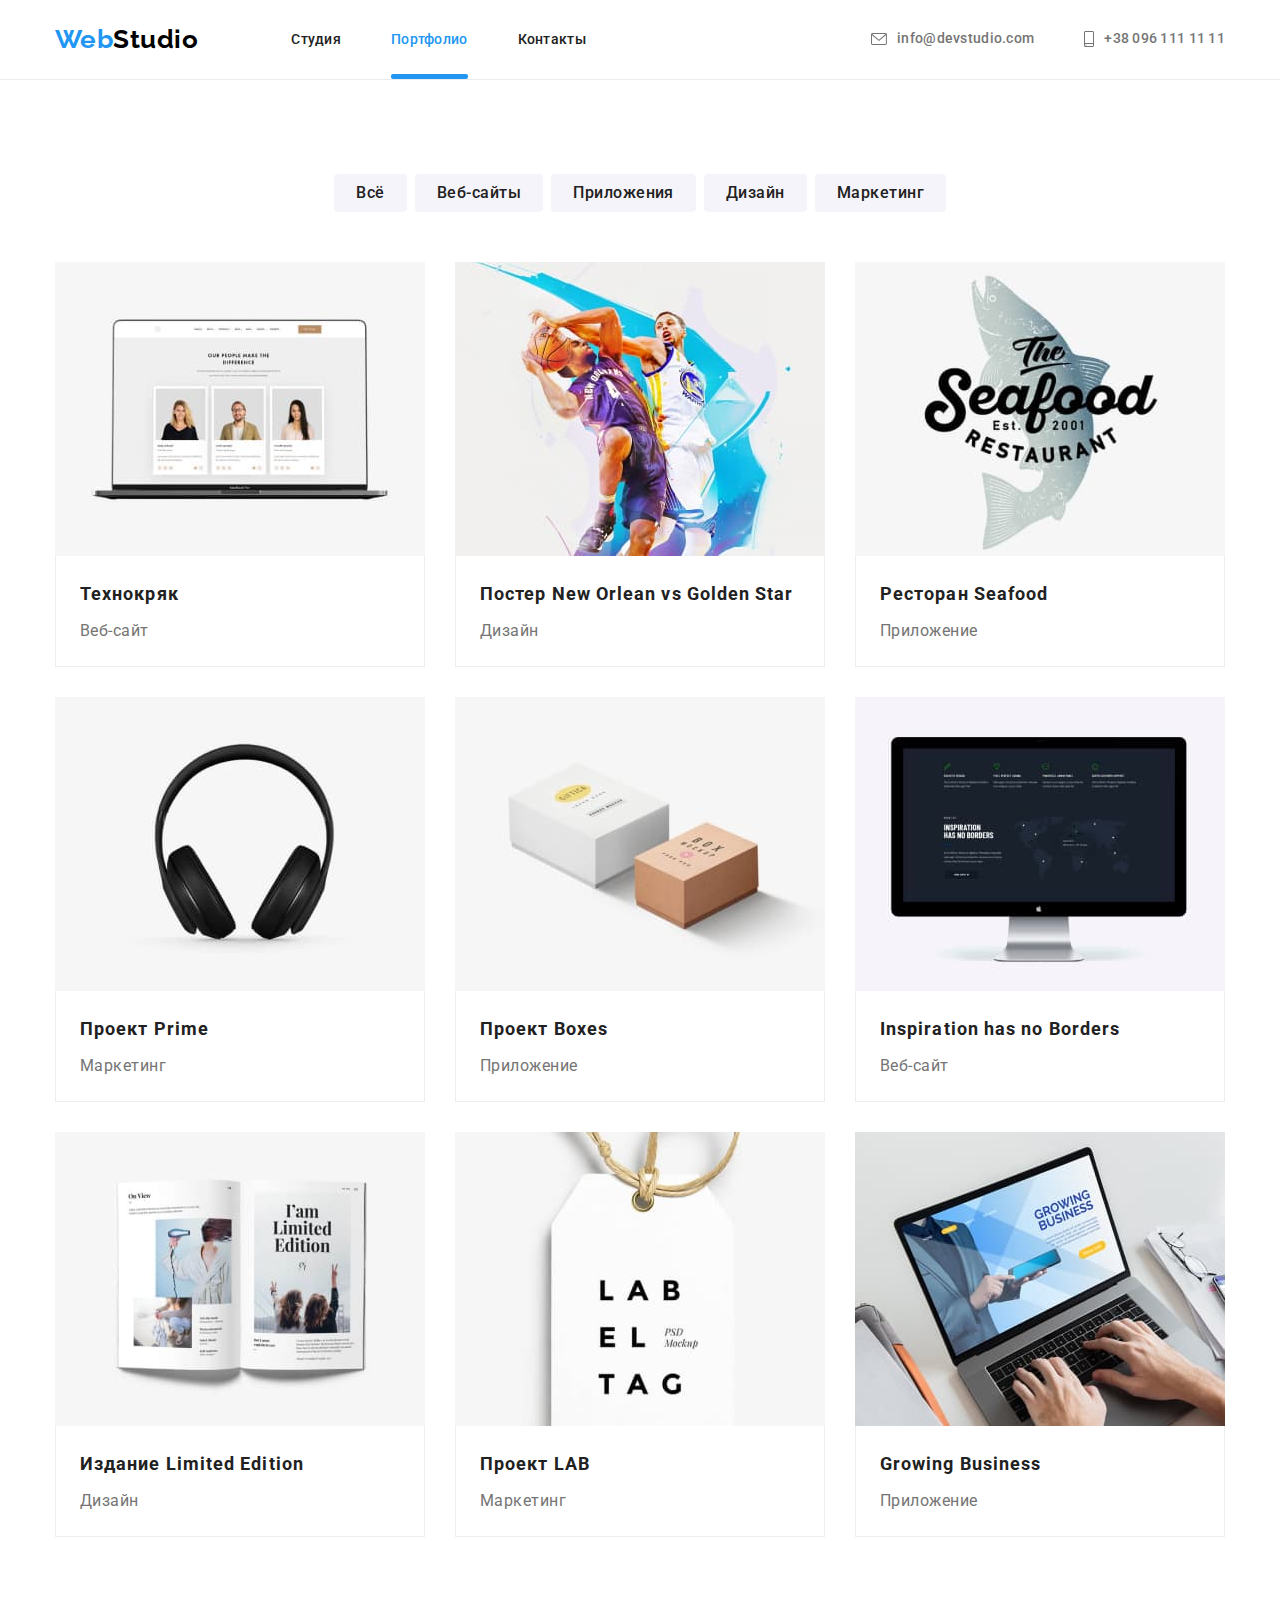
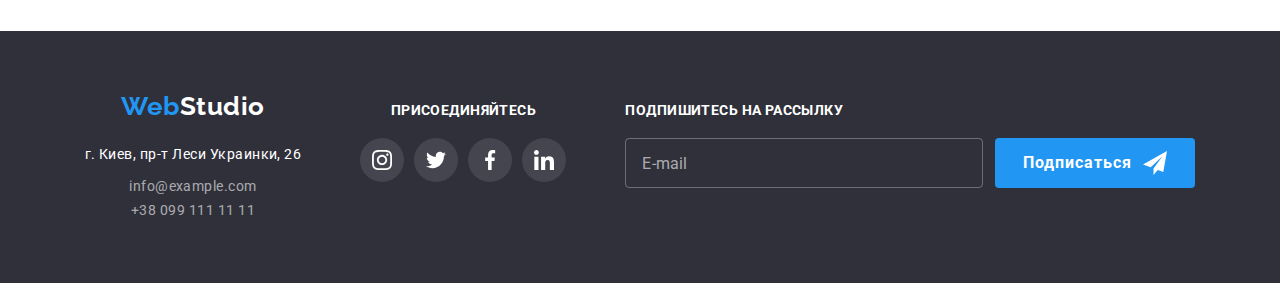
==== commit ea36d016: "added pictures" ====
--- a/portfolio.html
+++ b/portfolio.html
@@ -167,11 +167,38 @@
             <li class="cards-set__item">
               <a href="" class="cards-set__link list">
                 <div class="cards-set__wrapper">
-                  <img
-                    class="cards-set__image"
-                    src="./images/portfolio/techno.jpg"
-                    alt="Фотокарточки на мониторе"
-                  />
+                  <picture>
+                    <source
+                      srcset="
+                        ./images/portfolio/desktop/techno--desktop.jpg    1x,
+                        ./images/portfolio/desktop/techno--desktop@2x.jpg 2x
+                      "
+                      media="(min-width: 1200px)"
+                    />
+
+                    <source
+                      srcset="
+                        ./images/portfolio/tablet/techno--tablet.jpg    1x,
+                        ./images/portfolio/tablet/techno--tablet@2x.jpg 2x
+                      "
+                      media="(min-width: 768px)"
+                    />
+
+                    <source
+                      srcset="
+                        ./images/portfolio/mobile/techno--mobile.jpg    1x,
+                        ./images/portfolio/mobile/techno--mobile@2x.jpg 2x
+                      "
+                      media="(max-width: 767px)"
+                    />
+
+                    <img
+                      class="cards-set__image"
+                      src="./images/portfolio/mobile/techno--mobile.jpg"
+                      alt="Веб-сайт Технокряк"
+                      width="370"
+                    />
+                  </picture>
                   <div class="cards-set__wrapper-popup">
                     <p class="cards-set__popup-desc">
                       Ресурс предлагает комплексные предложения с разным уровнем
@@ -190,12 +217,38 @@
             <li class="cards-set__item">
               <a href="" class="cards-set__link list">
                 <div class="cards-set__wrapper">
-                  <img
-                    class="cards-set__image"
-                    src="./images/portfolio/new-orlean.jpg"
-                    alt="Баскетболисты"
-                    width="370"
-                  />
+                  <picture>
+                    <source
+                      srcset="
+                        ./images/portfolio/desktop/new-orlean--desktop.jpg    1x,
+                        ./images/portfolio/desktop/new-orlean--desktop@2x.jpg 2x
+                      "
+                      media="(min-width: 1200px)"
+                    />
+
+                    <source
+                      srcset="
+                        ./images/portfolio/tablet/new-orlean--tablet.jpg    1x,
+                        ./images/portfolio/tablet/new-orlean--tablet@2x.jpg 2x
+                      "
+                      media="(min-width: 768px)"
+                    />
+
+                    <source
+                      srcset="
+                        ./images/portfolio/mobile/new-orlean--mobile.jpg    1x,
+                        ./images/portfolio/mobile/new-orlean--mobile@2x.jpg 2x
+                      "
+                      media="(max-width: 767px)"
+                    />
+
+                    <img
+                      class="cards-set__image"
+                      src="./images/portfolio/mobile/new-orlean--mobile.jpg"
+                      alt="Дизайн Постер Новый Орлеан"
+                      width="370"
+                    />
+                  </picture>
                   <div class="cards-set__wrapper-popup">
                     <p class="cards-set__popup-desc">
                       Ресурс предлагает комплексные предложения с разным уровнем
@@ -216,12 +269,38 @@
             <li class="cards-set__item">
               <a href="" class="cards-set__link list">
                 <div class="cards-set__wrapper">
-                  <img
-                    class="cards-set__image"
-                    src="./images/portfolio/seafood.jpg"
-                    alt="Логотип ресторана"
-                    width="370"
-                  />
+                  <picture>
+                    <source
+                      srcset="
+                        ./images/portfolio/desktop/seafood--desktop.jpg    1x,
+                        ./images/portfolio/desktop/seafood--desktop@2x.jpg 2x
+                      "
+                      media="(min-width: 1200px)"
+                    />
+
+                    <source
+                      srcset="
+                        ./images/portfolio/tablet/seafood--tablet.jpg    1x,
+                        ./images/portfolio/tablet/seafood--tablet@2x.jpg 2x
+                      "
+                      media="(min-width: 768px)"
+                    />
+
+                    <source
+                      srcset="
+                        ./images/portfolio/mobile/seafood--mobile.jpg    1x,
+                        ./images/portfolio/mobile/seafood--mobile@2x.jpg 2x
+                      "
+                      media="(max-width: 767px)"
+                    />
+
+                    <img
+                      class="cards-set__image"
+                      src="./images/portfolio/mobile/seafood--mobile.jpg"
+                      alt="Приложение ресторана Морская Еда"
+                      width="370"
+                    />
+                  </picture>
                   <div class="cards-set__wrapper-popup">
                     <p class="cards-set__popup-desc">
                       Ресурс предлагает комплексные предложения с разным уровнем
@@ -240,12 +319,38 @@
             <li class="cards-set__item">
               <a href="" class="cards-set__link list">
                 <div class="cards-set__wrapper">
-                  <img
-                    class="cards-set__image"
-                    src="./images/portfolio/prime.jpg"
-                    alt="Наушники"
-                    width="370"
-                  />
+                  <picture>
+                    <source
+                      srcset="
+                        ./images/portfolio/desktop/prime--desktop.jpg    1x,
+                        ./images/portfolio/desktop/prime--desktop@2x.jpg 2x
+                      "
+                      media="(min-width: 1200px)"
+                    />
+
+                    <source
+                      srcset="
+                        ./images/portfolio/tablet/prime--tablet.jpg    1x,
+                        ./images/portfolio/tablet/prime--tablet@2x.jpg 2x
+                      "
+                      media="(min-width: 768px)"
+                    />
+
+                    <source
+                      srcset="
+                        ./images/portfolio/mobile/prime--mobile.jpg    1x,
+                        ./images/portfolio/mobile/prime--mobile@2x.jpg 2x
+                      "
+                      media="(max-width: 767px)"
+                    />
+
+                    <img
+                      class="cards-set__image"
+                      src="./images/portfolio/mobile/prime--mobile.jpg"
+                      alt="Маркетинг проекта"
+                      width="370"
+                    />
+                  </picture>
                   <div class="cards-set__wrapper-popup">
                     <p class="cards-set__popup-desc">
                       Ресурс предлагает комплексные предложения с разным уровнем
@@ -264,12 +369,38 @@
             <li class="cards-set__item">
               <a href="" class="cards-set__link list">
                 <div class="cards-set__wrapper">
-                  <img
-                    class="cards-set__image"
-                    src="./images/portfolio/boxes.jpg"
-                    alt="Коробки"
-                    width="370"
-                  />
+                  <picture>
+                    <source
+                      srcset="
+                        ./images/portfolio/desktop/boxes--desktop.jpg    1x,
+                        ./images/portfolio/desktop/boxes--desktop@2x.jpg 2x
+                      "
+                      media="(min-width: 1200px)"
+                    />
+
+                    <source
+                      srcset="
+                        ./images/portfolio/tablet/boxes--tablet.jpg    1x,
+                        ./images/portfolio/tablet/boxes--tablet@2x.jpg 2x
+                      "
+                      media="(min-width: 768px)"
+                    />
+
+                    <source
+                      srcset="
+                        ./images/portfolio/mobile/boxes--mobile.jpg    1x,
+                        ./images/portfolio/mobile/boxes--mobile@2x.jpg 2x
+                      "
+                      media="(max-width: 767px)"
+                    />
+
+                    <img
+                      class="cards-set__image"
+                      src="./images/portfolio/mobile/boxes--mobile.jpg"
+                      alt="Приложение проекта Коробки"
+                      width="370"
+                    />
+                  </picture>
                   <div class="cards-set__wrapper-popup">
                     <p class="cards-set__popup-desc">
                       Ресурс предлагает комплексные предложения с разным уровнем
@@ -288,12 +419,38 @@
             <li class="cards-set__item">
               <a href="" class="cards-set__link list">
                 <div class="cards-set__wrapper">
-                  <img
-                    class="cards-set__image"
-                    src="./images/portfolio/inspiration.jpg"
-                    alt="Монитор с картой"
-                    width="370"
-                  />
+                  <picture>
+                    <source
+                      srcset="
+                        ./images/portfolio/desktop/inspiration--desktop.jpg    1x,
+                        ./images/portfolio/desktop/inspiration--desktop@2x.jpg 2x
+                      "
+                      media="(min-width: 1200px)"
+                    />
+
+                    <source
+                      srcset="
+                        ./images/portfolio/tablet/inspiration--tablet.jpg    1x,
+                        ./images/portfolio/tablet/inspiration--tablet@2x.jpg 2x
+                      "
+                      media="(min-width: 768px)"
+                    />
+
+                    <source
+                      srcset="
+                        ./images/portfolio/mobile/inspiration--mobile.jpg    1x,
+                        ./images/portfolio/mobile/inspiration--mobile@2x.jpg 2x
+                      "
+                      media="(max-width: 767px)"
+                    />
+
+                    <img
+                      class="cards-set__image"
+                      src="./images/portfolio/mobile/inspiration--mobile.jpg"
+                      alt="Веб-сайт Вдохновение не имеет границ"
+                      width="370"
+                    />
+                  </picture>
                   <div class="cards-set__wrapper-popup">
                     <p class="cards-set__popup-desc">
                       Ресурс предлагает комплексные предложения с разным уровнем
@@ -314,12 +471,38 @@
             <li class="cards-set__item">
               <a href="" class="cards-set__link list">
                 <div class="cards-set__wrapper">
-                  <img
-                    class="cards-set__image"
-                    src="./images/portfolio/limited-edition.jpg"
-                    alt="Журнал на светлом фоне"
-                    width="370"
-                  />
+                  <picture>
+                    <source
+                      srcset="
+                        ./images/portfolio/desktop/limited-edition--desktop.jpg    1x,
+                        ./images/portfolio/desktop/limited-edition--desktop@2x.jpg 2x
+                      "
+                      media="(min-width: 1200px)"
+                    />
+
+                    <source
+                      srcset="
+                        ./images/portfolio/tablet/limited-edition--tablet.jpg    1x,
+                        ./images/portfolio/tablet/limited-edition--tablet@2x.jpg 2x
+                      "
+                      media="(min-width: 768px)"
+                    />
+
+                    <source
+                      srcset="
+                        ./images/portfolio/mobile/limited-edition--mobile.jpg    1x,
+                        ./images/portfolio/mobile/limited-edition--mobile@2x.jpg 2x
+                      "
+                      media="(max-width: 767px)"
+                    />
+
+                    <img
+                      class="cards-set__image"
+                      src="./images/portfolio/mobile/limited-edition--mobile.jpg"
+                      alt="Дизайн издания Ограниченный выпуск"
+                      width="370"
+                    />
+                  </picture>
                   <div class="cards-set__wrapper-popup">
                     <p class="cards-set__popup-desc">
                       Ресурс предлагает комплексные предложения с разным уровнем
@@ -340,12 +523,38 @@
             <li class="cards-set__item">
               <a href="" class="cards-set__link list">
                 <div class="cards-set__wrapper">
-                  <img
-                    class="cards-set__image"
-                    src="./images/portfolio/lab.jpg"
-                    alt="Этикетка на светлом фоне"
-                    width="370"
-                  />
+                  <picture>
+                    <source
+                      srcset="
+                        ./images/portfolio/desktop/lab--desktop.jpg    1x,
+                        ./images/portfolio/desktop/lab--desktop@2x.jpg 2x
+                      "
+                      media="(min-width: 1200px)"
+                    />
+
+                    <source
+                      srcset="
+                        ./images/portfolio/tablet/lab--tablet.jpg    1x,
+                        ./images/portfolio/tablet/lab--tablet@2x.jpg 2x
+                      "
+                      media="(min-width: 768px)"
+                    />
+
+                    <source
+                      srcset="
+                        ./images/portfolio/mobile/lab--mobile.jpg    1x,
+                        ./images/portfolio/mobile/lab--mobile@2x.jpg 2x
+                      "
+                      media="(max-width: 767px)"
+                    />
+
+                    <img
+                      class="cards-set__image"
+                      src="./images/portfolio/mobile/lab--mobile.jpg"
+                      alt="Маркетинг проекта лаборатория"
+                      width="370"
+                    />
+                  </picture>
                   <div class="cards-set__wrapper-popup">
                     <p class="cards-set__popup-desc">
                       Ресурс предлагает комплексные предложения с разным уровнем
@@ -364,12 +573,38 @@
             <li class="cards-set__item">
               <a href="" class="cards-set__link list">
                 <div class="cards-set__wrapper">
-                  <img
-                    class="cards-set__image"
-                    src="./images/portfolio/growing-business.jpg"
-                    alt="Ноутбук с открытой программой"
-                    width="370"
-                  />
+                  <picture>
+                    <source
+                      srcset="
+                        ./images/portfolio/desktop/growing-business--desktop.jpg    1x,
+                        ./images/portfolio/desktop/growing-business--desktop@2x.jpg 2x
+                      "
+                      media="(min-width: 1200px)"
+                    />
+
+                    <source
+                      srcset="
+                        ./images/portfolio/tablet/growing-business--tablet.jpg    1x,
+                        ./images/portfolio/tablet/growing-business--tablet@2x.jpg 2x
+                      "
+                      media="(min-width: 768px)"
+                    />
+
+                    <source
+                      srcset="
+                        ./images/portfolio/mobile/growing-business--mobile.jpg    1x,
+                        ./images/portfolio/mobile/growing-business--mobile@2x.jpg 2x
+                      "
+                      media="(max-width: 767px)"
+                    />
+
+                    <img
+                      class="cards-set__image"
+                      src="./images/portfolio/mobile/growing-business--mobile.jpg"
+                      alt="Приложение Рост бизнеса"
+                      width="370"
+                    />
+                  </picture>
                   <div class="cards-set__wrapper-popup">
                     <p class="cards-set__popup-desc">
                       Ресурс предлагает комплексные предложения с разным уровнем
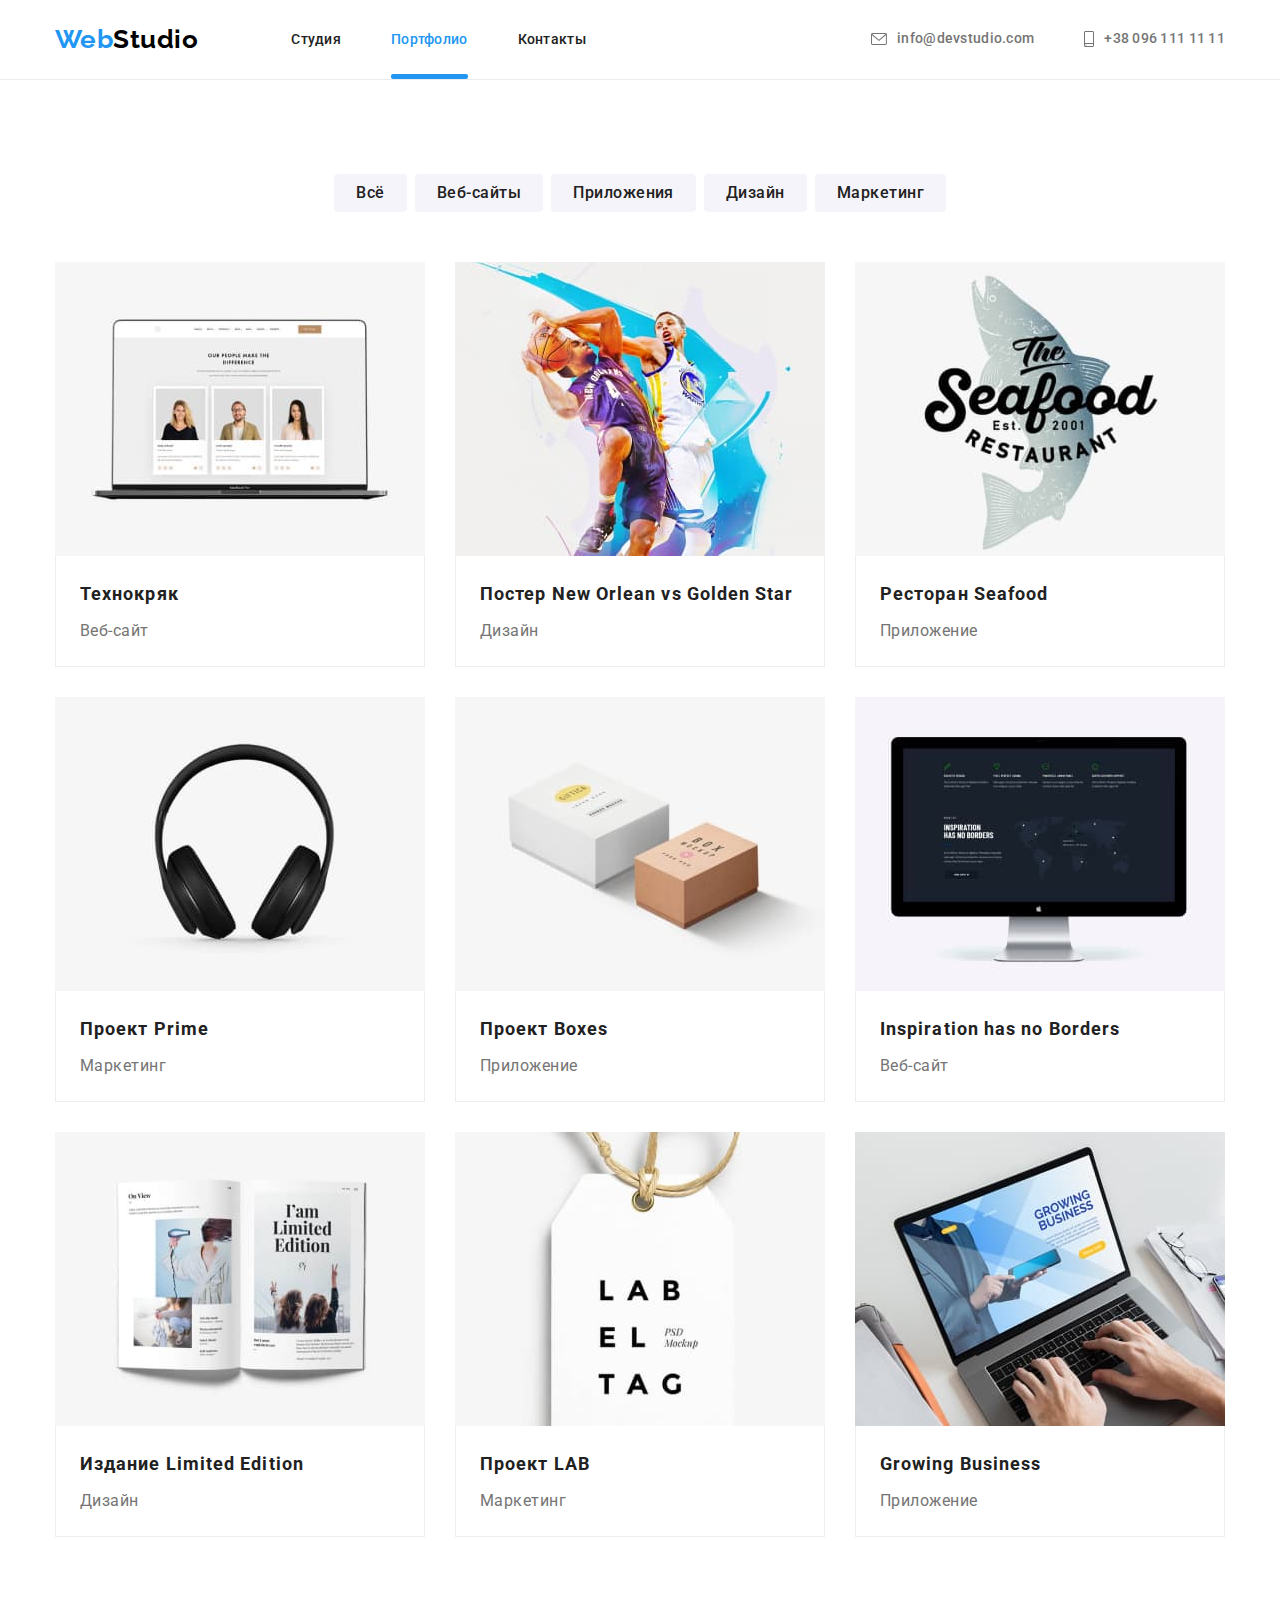
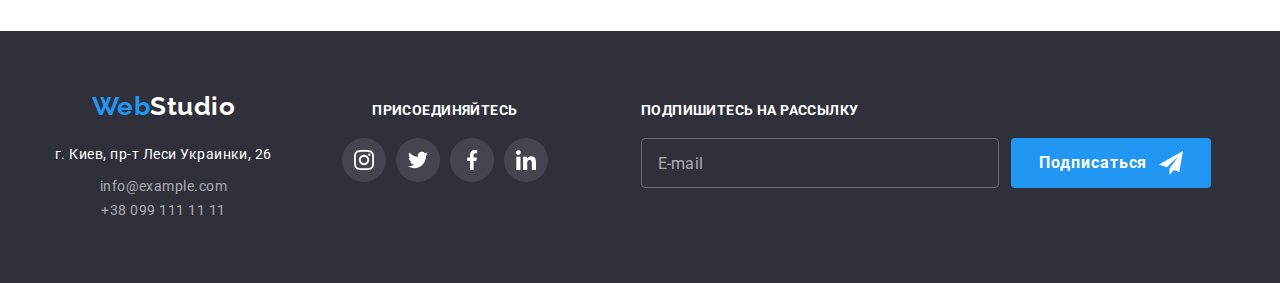
==== commit fd22baeb: "fixed" ====
--- a/portfolio.html
+++ b/portfolio.html
@@ -68,36 +68,44 @@
                 <a href="" class="mobile-menu__link--nav list">Контакты</a>
               </li>
             </ul>
-            <ul class="mobile-menu__list--contacts list">
-              <li class="mobile-menu__item--contacts">
-                <a
-                  href="tel:+380961111111"
-                  class="mobile-menu__link--contacts mobile-menu__link--contacts--tel list"
-                  >+38 096 111 11 11</a
-                >
-              </li>
-              <li class="mobile-menu__item--contacts">
-                <a
-                  href="mailto:info@devstudio.com"
-                  class="mobile-menu__link--contacts mobile-menu__link--contacts--mail list"
-                  >info@devstudio.com</a
-                >
-              </li>
-            </ul>
-            <ul class="mobile-menu__list--socials list">
-              <li class="mobile-menu__item--socials">
-                <a href="" class="mobile-menu__link--socials list">Instagram</a>
-              </li>
-              <li class="mobile-menu__item--socials">
-                <a href="" class="mobile-menu__link--socials list">Twitter</a>
-              </li>
-              <li class="mobile-menu__item--socials">
-                <a href="" class="mobile-menu__link--socials list">Facebook</a>
-              </li>
-              <li class="mobile-menu__item--socials">
-                <a href="" class="mobile-menu__link--socials list">LinkedIn</a>
-              </li>
-            </ul>
+            <div class="mobile-menu__wrapper">
+              <ul class="mobile-menu__list--contacts list">
+                <li class="mobile-menu__item--contacts">
+                  <a
+                    href="tel:+380961111111"
+                    class="mobile-menu__link--contacts mobile-menu__link--contacts--tel list"
+                    >+38 096 111 11 11</a
+                  >
+                </li>
+                <li class="mobile-menu__item--contacts">
+                  <a
+                    href="mailto:info@devstudio.com"
+                    class="mobile-menu__link--contacts mobile-menu__link--contacts--mail list"
+                    >info@devstudio.com</a
+                  >
+                </li>
+              </ul>
+              <ul class="mobile-menu__list--socials list">
+                <li class="mobile-menu__item--socials">
+                  <a href="" class="mobile-menu__link--socials list"
+                    >Instagram</a
+                  >
+                </li>
+                <li class="mobile-menu__item--socials">
+                  <a href="" class="mobile-menu__link--socials list">Twitter</a>
+                </li>
+                <li class="mobile-menu__item--socials">
+                  <a href="" class="mobile-menu__link--socials list"
+                    >Facebook</a
+                  >
+                </li>
+                <li class="mobile-menu__item--socials">
+                  <a href="" class="mobile-menu__link--socials list"
+                    >LinkedIn</a
+                  >
+                </li>
+              </ul>
+            </div>
             <button type="button" class="mobile-menu-close" data-menu-close>
               <svg class="mobile-menu-close__icon" width="40" height="40">
                 <use href="./images/svg/icons.svg#icon-mobile-menu-close"></use>
--- a/css/main.min.css
+++ b/css/main.min.css
@@ -1 +1 @@
-:root{--title-text-color: #212121;--text-color: #757575;--accent-color: #2196f3;--accent-color-secondary: #188ce8;--black-color: #000000;--white-color: #ffffff;--footer-link-color: rgba(255, 255, 255, 0.6);--secondary-background-color: #2f303a;--third-background-color: #f5f4fa;--modal-text: #212121;--indent: 30px;--items: 3;--timing-function: cubic-bezier(0.4, 0, 0.2, 1);--duration: 250ms}/*! modern-normalize v1.1.0 | MIT License | https://github.com/sindresorhus/modern-normalize */*,::before,::after{-webkit-box-sizing:border-box;box-sizing:border-box}html{line-height:1.15;-webkit-text-size-adjust:100%;-moz-tab-size:4;-o-tab-size:4;tab-size:4}body{margin:0;font-family:system-ui,-apple-system,"Segoe UI",Roboto,Helvetica,Arial,sans-serif,"Apple Color Emoji","Segoe UI Emoji"}hr{height:0;color:inherit}abbr[title]{-webkit-text-decoration:underline dotted;text-decoration:underline dotted}b,strong{font-weight:bolder}code,kbd,samp,pre{font-family:ui-monospace,SFMono-Regular,Consolas,"Liberation Mono",Menlo,monospace;font-size:1em}small{font-size:80%}sub,sup{font-size:75%;line-height:0;position:relative;vertical-align:baseline}sub{bottom:-0.25em}sup{top:-0.5em}table{text-indent:0;border-color:inherit}button,input,optgroup,select,textarea{font-family:inherit;font-size:100%;line-height:1.15;margin:0}button,select{text-transform:none}button,[type=button],[type=reset],[type=submit]{-webkit-appearance:button}::-moz-focus-inner{border-style:none;padding:0}:-moz-focusring{outline:1px dotted ButtonText}:-moz-ui-invalid{box-shadow:none}legend{padding:0}progress{vertical-align:baseline}::-webkit-inner-spin-button,::-webkit-outer-spin-button{height:auto}[type=search]{-webkit-appearance:textfield;outline-offset:-2px}::-webkit-search-decoration{-webkit-appearance:none}::-webkit-file-upload-button{-webkit-appearance:button;font:inherit}summary{display:list-item}.visually-hidden{position:absolute;width:1px;height:1px;margin:-1px;border:0;padding:0;white-space:nowrap;-webkit-clip-path:inset(100%);clip-path:inset(100%);clip:rect(0 0 0 0);overflow:hidden}.customers-list__link,.features-list__image,.socials-list__link,.button-close{display:-webkit-box;display:-ms-flexbox;display:flex;-webkit-box-pack:center;-ms-flex-pack:center;justify-content:center;-webkit-box-align:center;-ms-flex-align:center;align-items:center}h1,h2,h3,h4,h5,h6,p{margin:0}body{background-color:var(--white-color);color:var(--text-color);font-family:"Roboto",sans-serif;font-size:16px;letter-spacing:.03em}img{width:100%;display:block;height:auto}.list{padding:0;margin:0;list-style:none;text-decoration:none}*:hover,*:focus{-webkit-transition:color var(--duration) var(--timing-function);transition:color var(--duration) var(--timing-function)}.section{padding-top:60px;padding-bottom:60px}@media screen and (min-width: 1200px){.section{padding-top:94px;padding-bottom:94px}}.container{width:100%;padding-left:15px;padding-right:15px;margin-left:auto;margin-right:auto}.page-header__container{display:-webkit-box;display:-ms-flexbox;display:flex;-webkit-box-align:center;-ms-flex-align:center;align-items:center}.mobile-menu__container{padding:48px 40px}@media screen and (min-width: 480px){.container{width:480px}.mobile-menu__container{position:relative}}@media screen and (min-width: 768px){.container{width:768px}.footer__container{display:-webkit-box;display:-ms-flexbox;display:flex;-ms-flex-wrap:wrap;flex-wrap:wrap;-ms-flex-pack:distribute;justify-content:space-around;-webkit-box-align:baseline;-ms-flex-align:baseline;align-items:baseline}}@media screen and (min-width: 1200px){.container{width:1200px}.footer__container{display:-webkit-box;display:-ms-flexbox;display:flex;-webkit-box-align:baseline;-ms-flex-align:baseline;align-items:baseline}}@media screen and (max-width: 767px){.mobile-menu{position:fixed;width:100%;height:100%;z-index:1000;top:0;left:0;background-color:var(--white-color);overflow-y:scroll;-webkit-transition:opacity var(--duration) var(--timing-function),visibility var(--duration) var(--timing-function);transition:opacity var(--duration) var(--timing-function),visibility var(--duration) var(--timing-function);opacity:0;visibility:hidden;pointer-events:none}.mobile-menu.is-open{opacity:1;visibility:visible;pointer-events:auto}.mobile-menu__list--nav{margin-bottom:302px}.mobile-menu__link--nav{font-weight:500;font-size:40px;line-height:1.175;letter-spacing:.02em;color:var(--title-text-color)}.mobile-menu__item--nav:hover .mobile-menu__link--nav,.mobile-menu__item--nav:focus .mobile-menu__link--nav{color:var(--accent-color)}.mobile-menu__link--contacts--tel{font-weight:500;font-size:34px;line-height:1.1764705882;letter-spacing:.02em;color:var(--accent-color)}.mobile-menu__link--contacts--mail{font-weight:500;font-size:24px;line-height:1.1666666667;letter-spacing:.02em;color:var(--text-color)}.mobile-menu__list--socials{display:-webkit-box;display:-ms-flexbox;display:flex}.mobile-menu__link--socials{font-weight:500;font-size:18px;line-height:1.2222222222;letter-spacing:.02em;color:var(--accent-color)}.mobile-menu__item--socials{padding-right:10px}.mobile-menu__item--socials:not(:last-child){border-right:1px solid rgba(33,33,33,.2);margin-right:10px}.mobile-menu__item--nav,.mobile-menu__item--contacts{margin-bottom:32px}}@media screen and (min-width: 768px){.mobile-menu{display:none}}.logo{display:block;color:var(--black-color);font-family:"Raleway",sans-serif;font-weight:700;font-size:26px;line-height:1.19}.logo span{color:var(--accent-color)}.page-header__logo{margin-right:93px}.footer__logo{margin-bottom:20px}.logo--color--white{color:var(--white-color)}@media screen and (max-width: 767px){.mobile-menu-close{position:absolute;top:24px;right:15px;padding:0;line-height:0;background-color:rgba(0,0,0,0);border:none}.mobile-menu-open{display:block;padding:0;margin-left:auto;line-height:0;background-color:rgba(0,0,0,0);border:none}.mobile-menu-open:hover,.mobile-menu-open:focus{fill:var(--accent-color-secondary)}}@media screen and (min-width: 768px){.mobile-menu-close,.mobile-menu-open{display:none}}.button{display:block;cursor:pointer;margin-left:auto;margin-right:auto;min-width:200px;padding-top:10px;padding-bottom:10px;font-weight:700;font-size:16px;line-height:1.88;letter-spacing:.06em;color:var(--white-color);border:none;border-radius:4px;background-color:var(--accent-color);-webkit-transition:background-color var(--duration) var(--timing-function),-webkit-box-shadow var(--duration) var(--timing-function);transition:background-color var(--duration) var(--timing-function),-webkit-box-shadow var(--duration) var(--timing-function);transition:box-shadow var(--duration) var(--timing-function),background-color var(--duration) var(--timing-function);transition:box-shadow var(--duration) var(--timing-function),background-color var(--duration) var(--timing-function),-webkit-box-shadow var(--duration) var(--timing-function)}.button:hover,.button:focus{background-color:var(--accent-color-secondary);-webkit-box-shadow:0px 1px 3px rgba(0,0,0,.12),0px 1px 1px rgba(0,0,0,.14),0px 2px 1px rgba(0,0,0,.2);box-shadow:0px 1px 3px rgba(0,0,0,.12),0px 1px 1px rgba(0,0,0,.14),0px 2px 1px rgba(0,0,0,.2)}.button-close{width:30px;height:30px;border-radius:50%;background:#fff;border:1px solid rgba(0,0,0,.1)}.button-close:focus{outline:none}.overlay__button-close{position:absolute;top:8px;right:8px}.socials-list{display:-webkit-box;display:-ms-flexbox;display:flex;background-color:rgba(0,0,0,0);-webkit-box-pack:center;-ms-flex-pack:center;justify-content:center;-webkit-box-align:center;-ms-flex-align:center;align-items:center;gap:10px}.socials-list__link{-webkit-transition:background-color var(--duration) var(--timing-function),fill var(--duration) var(--timing-function);transition:background-color var(--duration) var(--timing-function),fill var(--duration) var(--timing-function);fill:#afb1b8;width:44px;height:44px;border-radius:50%}.socials-list__link:hover,.socials-list__link:focus{background-color:var(--accent-color);fill:var(--white-color)}.socials-list--bgc--dark{background-color:var(--secondary-background-color);padding-bottom:0}.footer__socials-list--bgc--dark{-webkit-transition:background-color var(--duration) var(--timing-function);transition:background-color var(--duration) var(--timing-function);fill:var(--white-color);background-color:rgba(255,255,255,.1)}.footer__socials-list--bgc--dark:hover,.footer__socials-list--bgc--dark:focus{background-color:var(--accent-color)}.title{display:block;margin-left:auto;margin-right:auto;color:var(--title-text-color);font-weight:700;font-size:36px;line-height:1.1666666667;text-align:center;letter-spacing:.03em}.title--color--black{color:var(--title-text-color)}.title--position{margin-bottom:50px}.title--invisible{display:none}@media screen and (min-width: 1200px){.hero__title{width:696px;font-weight:900;font-size:44px;line-height:1.3636363636}}.backdrop{position:fixed;top:0;left:0;opacity:1;-webkit-transition:opacity var(--duration) var(--timing-function),visibility var(--duration) var(--timing-function);transition:opacity var(--duration) var(--timing-function),visibility var(--duration) var(--timing-function);width:100%;height:100%;background:rgba(0,0,0,.2)}.backdrop.is-hidden{visibility:hidden;opacity:0;pointer-events:none}.overlay{position:relative;-webkit-transform:translate(-50%, -50%) scale(1, 1);transform:translate(-50%, -50%) scale(1, 1);-webkit-transition:opacity var(--duration) var(--timing-function),-webkit-transform var(--duration) var(--timing-function);transition:opacity var(--duration) var(--timing-function),-webkit-transform var(--duration) var(--timing-function);transition:transform var(--duration) var(--timing-function),opacity var(--duration) var(--timing-function);transition:transform var(--duration) var(--timing-function),opacity var(--duration) var(--timing-function),-webkit-transform var(--duration) var(--timing-function);opacity:1;width:450px;height:609px;top:50%;left:50%;padding:40px;background:#fff;-webkit-box-shadow:0px 1px 3px rgba(0,0,0,.12),0px 1px 1px rgba(0,0,0,.14),0px 2px 1px rgba(0,0,0,.2);box-shadow:0px 1px 3px rgba(0,0,0,.12),0px 1px 1px rgba(0,0,0,.14),0px 2px 1px rgba(0,0,0,.2);border-radius:4px}.backdrop.is-hidden .overlay{opacity:0;-webkit-transform:translate(-50%, -50%) scale(0.1, 0.1);transform:translate(-50%, -50%) scale(0.1, 0.1)}.button-close__icon{-webkit-transition:fill var(--duration) var(--timing-function);transition:fill var(--duration) var(--timing-function);width:18px;height:18px}.button-close:focus .button-close__icon{fill:var(--accent-color)}@media screen and (min-width: 1200px){.overlay{width:528px;height:581px}}.modal-label{margin-bottom:10px}.modal-input{cursor:pointer;padding-left:42px;padding-top:12px;padding-bottom:12px;-webkit-transition:border var(--duration) var(--timing-function);transition:border var(--duration) var(--timing-function);height:40px;width:100%;border:1px solid rgba(33,33,33,.2);border-radius:4px;font-size:12px;line-height:1.17;letter-spacing:.01em;color:var(--modal-text)}.modal-input:focus{outline:none;border:1px solid var(--accent-color)}.modal-icon-wrapper{display:block;position:relative}.modal-icon{display:block;position:absolute;top:50%;left:12px;-webkit-transform:translateY(-50%);transform:translateY(-50%);-webkit-transition:fill var(--duration) var(--timing-function);transition:fill var(--duration) var(--timing-function);width:18px;height:18px}.modal-input:focus+.modal-icon{fill:var(--accent-color)}.modal-comment{height:120px;width:100%;border:1px solid rgba(33,33,33,.2);border-radius:4px;font-size:12px;line-height:1.17;letter-spacing:.01em;-webkit-transition:border var(--duration) var(--timing-function);transition:border var(--duration) var(--timing-function);padding:12px 16px;resize:none}.modal-comment:focus{outline:none;border:1px solid var(--accent-color)}.modal-comment::-webkit-input-placeholder{font-size:12px;line-height:1.17;letter-spacing:.01em;color:rgba(117,117,117,.5)}.modal-comment::-moz-placeholder{font-size:12px;line-height:1.17;letter-spacing:.01em;color:rgba(117,117,117,.5)}.modal-comment:-ms-input-placeholder{font-size:12px;line-height:1.17;letter-spacing:.01em;color:rgba(117,117,117,.5)}.modal-comment::-ms-input-placeholder{font-size:12px;line-height:1.17;letter-spacing:.01em;color:rgba(117,117,117,.5)}.modal-comment::placeholder{font-size:12px;line-height:1.17;letter-spacing:.01em;color:rgba(117,117,117,.5)}.modal-label-comment{margin-bottom:20px}.checkbox-wrapper{margin-bottom:30px}.checkbox{position:absolute;width:1px;height:1px;margin:-1px;border:0;padding:0;white-space:nowrap;-webkit-clip-path:inset(100%);clip-path:inset(100%);clip:rect(0 0 0 0);overflow:hidden}.checkbox-wrapper{display:-webkit-box;display:-ms-flexbox;display:flex;-webkit-box-align:center;-ms-flex-align:center;align-items:center;-webkit-box-pack:center;-ms-flex-pack:center;justify-content:center}.modal-link-policy{padding:0;margin:0;display:inline-block;font-weight:400;font-size:12px;line-height:1.1666666667;-webkit-text-decoration-line:underline;text-decoration-line:underline;color:#2196f3}.modal-form{display:-webkit-box;display:-ms-flexbox;display:flex;-webkit-box-orient:vertical;-webkit-box-direction:normal;-ms-flex-direction:column;flex-direction:column}.modal-text{margin-bottom:12px;font-weight:700;font-size:20px;line-height:1.5;text-align:center;color:var(--modal-text)}.modal-label-desc{display:block;margin-bottom:4px;font-weight:400;font-size:12px;line-height:1.1666666667;font-size:12px;line-height:1.17;letter-spacing:.01em;color:var(--text-color)}.label-checkbox{display:-webkit-box;display:-ms-flexbox;display:flex;-ms-flex-wrap:wrap;flex-wrap:wrap;-webkit-box-align:center;-ms-flex-align:center;align-items:center;-webkit-transition:background-color var(--duration) var(--timing-function),border var(--duration) var(--timing-function);transition:background-color var(--duration) var(--timing-function),border var(--duration) var(--timing-function);font-weight:400;font-size:12px;line-height:1.1666666667;color:#757575}.label-checkbox::before{display:inline-block;margin-right:4px;content:"";width:16px;height:15px;cursor:pointer;border:2px solid #212121;border-radius:2px}.checkbox:checked+.label-checkbox::before{background-color:var(--accent-color);background-image:url(../images/svg/custom-checkbox.svg);background-size:contain;background-origin:border-box;border:2px solid var(--accent-color)}@media screen and (min-width: 1200px){.label-checkbox{font-weight:400;font-size:14px;line-height:1.7142857143}.modal-link-policy{font-weight:400;font-size:14px;line-height:1.7142857143}}.page-header{padding-top:24px;padding-bottom:24px;border-bottom:1px solid #ececec}@media screen and (max-width: 767px){.auth-list{display:none}.site-nav-list{display:none}}@media screen and (min-width: 768px){.main-nav{display:-webkit-box;display:-ms-flexbox;display:flex}.site-nav-list{display:-webkit-box;display:-ms-flexbox;display:flex;gap:50px;-webkit-box-align:center;-ms-flex-align:center;align-items:center}.site-nav-list__link{position:relative;-webkit-transition:color var(--duration) var(--timing-function);transition:color var(--duration) var(--timing-function);padding-top:32px;padding-bottom:32px;color:var(--title-text-color);font-weight:500;font-size:14px;line-height:1.14;letter-spacing:.02em}.site-nav-list__link:hover,.site-nav-list__link:focus{color:var(--accent-color)}.site-nav-list__link.current{color:var(--accent-color)}.site-nav-list__link.current::after{display:block;position:absolute;bottom:0;left:0;content:"";width:100%;height:5px;background:var(--accent-color);border-radius:2px}.auth-list{margin-left:auto}.auth-list__link{display:-webkit-box;display:-ms-flexbox;display:flex;-webkit-box-align:center;-ms-flex-align:center;align-items:center;-webkit-transition:color var(--duration) var(--timing-function);transition:color var(--duration) var(--timing-function);color:var(--text-color);font-weight:500;font-size:12px;line-height:.0833333333;letter-spacing:.02em}.auth-list__link:hover,.auth-list__link:focus{color:var(--accent-color)}.auth-list__icon-mail{width:14px;height:10px;margin-right:10px;fill:currentColor}.auth-list__icon-smartphone{width:10px;height:14px;margin-right:10px;fill:currentColor}.icons:hover,.icons:focus{fill:var(--accent-color)}.auth-list__item:not(:last-child){margin-bottom:10px}}@media screen and (min-width: 1200px){.auth-list{display:-webkit-box;display:-ms-flexbox;display:flex;-webkit-box-align:center;-ms-flex-align:center;align-items:center;margin-left:auto;gap:50px}.auth-list__link{-webkit-transition:color var(--duration) var(--timing-function);transition:color var(--duration) var(--timing-function);display:-webkit-box;display:-ms-flexbox;display:flex;-webkit-box-align:center;-ms-flex-align:center;align-items:center;color:var(--text-color);font-weight:500;font-size:14px;line-height:1.14;letter-spacing:.02em}.auth-list__link:hover,.auth-list__link:focus{color:var(--accent-color)}.auth-list__icon-mail{width:16px;height:12px;margin-right:10px;fill:currentColor}.auth-list__icon-smartphone{width:10px;height:16px;margin-right:10px;fill:currentColor}.auth-list__item:not(:last-child){margin-bottom:0}.icons:hover,.icons:focus{fill:var(--accent-color)}}.hero{margin-left:auto;margin-right:auto;max-width:767px;height:400px;background-color:var(--secondary-background-color);background-image:-webkit-gradient(linear, left top, right top, from(rgba(47, 48, 58, 0.4)), to(rgba(47, 48, 58, 0.4))),url(../../images/hero/mobile/hero--mobile.jpg);background-image:linear-gradient(to right, rgba(47, 48, 58, 0.4), rgba(47, 48, 58, 0.4)),url(../../images/hero/mobile/hero--mobile.jpg);background-size:cover;background-position:center;background-repeat:no-repeat;margin-left:auto;margin-right:auto;padding-top:118px;padding-bottom:118px}.hero__title{width:360px;font-weight:900;font-size:26px;line-height:1.6153846154;letter-spacing:.06em;text-transform:uppercase;color:#fff}.hero__title--position{margin-bottom:30px}@media screen and (max-width: 479px){.hero{width:100%}}@media screen and (min-width: 480px)and (min-device-pixel-ratio: 2),screen and (min-width: 480px)and (-webkit-min-device-pixel-ratio: 2),screen and (min-width: 480px)and (min-resolution: 192dpi),screen and (min-width: 480px)and (min-resolution: 2dppx){.hero{background-image:-webkit-gradient(linear, left top, right top, from(rgba(47, 48, 58, 0.4)), to(rgba(47, 48, 58, 0.4))),url(../../images/hero/mobile/hero--mobile@2x.jpg);background-image:linear-gradient(to right, rgba(47, 48, 58, 0.4), rgba(47, 48, 58, 0.4)),url(../../images/hero/mobile/hero--mobile@2x.jpg)}}@media screen and (min-width: 768px){.hero{max-width:1199px;background-image:-webkit-gradient(linear, left top, right top, from(rgba(47, 48, 58, 0.4)), to(rgba(47, 48, 58, 0.4))),url(../../images/hero/tablet/hero--tablet.jpg);background-image:linear-gradient(to right, rgba(47, 48, 58, 0.4), rgba(47, 48, 58, 0.4)),url(../../images/hero/tablet/hero--tablet.jpg)}}@media screen and (min-width: 768px)and (min-width: 768px)and (min-device-pixel-ratio: 2),screen and (min-width: 768px)and (min-width: 768px)and (-webkit-min-device-pixel-ratio: 2),screen and (min-width: 768px)and (min-width: 768px)and (min-resolution: 192dpi),screen and (min-width: 768px)and (min-width: 768px)and (min-resolution: 2dppx){.hero{background-image:-webkit-gradient(linear, left top, right top, from(rgba(47, 48, 58, 0.4)), to(rgba(47, 48, 58, 0.4))),url(../../images/hero/tablet/hero--tablet@2x.jpg);background-image:linear-gradient(to right, rgba(47, 48, 58, 0.4), rgba(47, 48, 58, 0.4)),url(../../images/hero/tablet/hero--tablet@2x.jpg)}}@media screen and (min-width: 1200px){.hero{height:600px;max-width:1600px;padding-top:200px;padding-bottom:200px;background-image:-webkit-gradient(linear, left top, right top, from(rgba(47, 48, 58, 0.4)), to(rgba(47, 48, 58, 0.4))),url(../../images/hero/desktop/hero--desktop.jpg);background-image:linear-gradient(to right, rgba(47, 48, 58, 0.4), rgba(47, 48, 58, 0.4)),url(../../images/hero/desktop/hero--desktop.jpg)}}@media screen and (min-width: 1200px)and (min-width: 1200px)and (min-device-pixel-ratio: 2),screen and (min-width: 1200px)and (min-width: 1200px)and (-webkit-min-device-pixel-ratio: 2),screen and (min-width: 1200px)and (min-width: 1200px)and (min-resolution: 192dpi),screen and (min-width: 1200px)and (min-width: 1200px)and (min-resolution: 2dppx){.hero{background-image:-webkit-gradient(linear, left top, right top, from(rgba(47, 48, 58, 0.4)), to(rgba(47, 48, 58, 0.4))),url(../../images/hero/desktop/hero--desktop@2x.jpg);background-image:linear-gradient(to right, rgba(47, 48, 58, 0.4), rgba(47, 48, 58, 0.4)),url(../../images/hero/desktop/hero--desktop@2x.jpg)}}.features-list{display:-webkit-box;display:-ms-flexbox;display:flex;-webkit-box-orient:vertical;-webkit-box-direction:normal;-ms-flex-direction:column;flex-direction:column;gap:30px}.features-list__image{margin-bottom:30px;line-height:0;background:var(--third-background-color);border-radius:4px;border-color:var(--third-background-color);height:120px}.features-list__icon{display:block}.features-list__desc{font-weight:400;font-size:14px;line-height:1.7142857143;letter-spacing:.03em;color:var(--text-color)}.features-list__title{display:block;margin-bottom:10px;font-weight:700;font-size:14px;line-height:1.1428571429;text-align:left;text-transform:uppercase}@media screen and (max-width: 767px){.features-list__title{text-align:center;display:block}}@media screen and (min-width: 768px){.features-list{-webkit-box-orient:horizontal;-webkit-box-direction:normal;-ms-flex-direction:row;flex-direction:row;-ms-flex-wrap:wrap;flex-wrap:wrap}.features-list__item{-ms-flex-preferred-size:calc((100% - 30px)/2);flex-basis:calc((100% - 30px)/2)}}@media screen and (min-width: 1200px){.features-list__item{-ms-flex-preferred-size:calc((100% - 90px)/4);flex-basis:calc((100% - 90px)/4)}}.section.job{padding-top:0}.job-list{display:-webkit-box;display:-ms-flexbox;display:flex;-ms-flex-wrap:wrap;flex-wrap:wrap;gap:var(--indent)}.job-list__item{position:relative;overflow:hidden;-ms-flex-preferred-size:calc((100% - var(--indent)*(var(--items) - 1))/var(--items));flex-basis:calc((100% - var(--indent)*(var(--items) - 1))/var(--items))}.job-list__wrapper{position:absolute;bottom:0;width:100%;padding-top:27px;padding-bottom:27px;background:rgba(47,48,58,.8)}.job-list__text{text-align:center;font-weight:700;font-size:14px;line-height:1.14;text-transform:uppercase;color:var(--white-color)}@media screen and (max-width: 1199px){.section.job{display:none}}.team{background-color:var(--third-background-color)}.team-list{display:-webkit-box;display:-ms-flexbox;display:flex;-webkit-box-orient:vertical;-webkit-box-direction:normal;-ms-flex-direction:column;flex-direction:column;gap:30px}.team-list__item{display:-webkit-box;display:-ms-flexbox;display:flex;-webkit-box-orient:vertical;-webkit-box-direction:normal;-ms-flex-direction:column;flex-direction:column;-webkit-box-align:center;-ms-flex-align:center;align-items:center;background-color:var(--white-color);-webkit-box-shadow:0px 1px 3px rgba(0,0,0,.12),0px 1px 1px rgba(0,0,0,.14),0px 2px 1px rgba(0,0,0,.2);box-shadow:0px 1px 3px rgba(0,0,0,.12),0px 1px 1px rgba(0,0,0,.14),0px 2px 1px rgba(0,0,0,.2);border-radius:0px 0px 4px 4px}.team-list__wrapper{padding-bottom:24px}@media screen and (min-width: 1200px){.team-list__wrapper{padding-bottom:30px}}.team-list__desc{text-align:center;margin-bottom:16px}.team-list__title{font-weight:500;font-size:16px;line-height:1.1875}.team-list__title--position{margin-bottom:10px}.team-list__image{margin-bottom:30px}@media screen and (min-width: 768px){.team-list{-webkit-box-orient:horizontal;-webkit-box-direction:normal;-ms-flex-direction:row;flex-direction:row;-ms-flex-wrap:wrap;flex-wrap:wrap}.team-list__item{-ms-flex-preferred-size:calc((100% - 30px)/2);flex-basis:calc((100% - 30px)/2)}}@media screen and (min-width: 1200px){.team-list__item{width:270px;-ms-flex-preferred-size:calc((100% - 90px)/4);flex-basis:calc((100% - 90px)/4)}}@media screen and (max-width: 1199px){.customers__title{font-weight:700;font-size:28px;line-height:1.1785714286}}.customers-list{display:-webkit-box;display:-ms-flexbox;display:flex;-ms-flex-wrap:wrap;flex-wrap:wrap;gap:30px}.customers-list__item{-ms-flex-preferred-size:calc((100% - 30px)/2);flex-basis:calc((100% - 30px)/2)}@media screen and (min-width: 768px){.customers-list__item{-ms-flex-preferred-size:calc((100% - 60px)/3);flex-basis:calc((100% - 60px)/3)}}@media screen and (min-width: 1200px){.customers-list__item{-ms-flex-preferred-size:calc((100% - 150px)/6);flex-basis:calc((100% - 150px)/6)}}.customers-list__link{-webkit-transition:border-color var(--duration) var(--timing-function),fill var(--duration) var(--timing-function);transition:border-color var(--duration) var(--timing-function),fill var(--duration) var(--timing-function);height:92px;border:1px solid #afb1b8;fill:#afb1b8;border-radius:4px}.customers-list__link:hover,.customers-list__link:focus{border-color:var(--accent-color);fill:var(--accent-color)}.footer{background-color:var(--secondary-background-color);padding-top:60px;padding-bottom:60px}.footer__title{margin-bottom:20px;font-weight:700;font-size:14px;line-height:1.1428571429;letter-spacing:.03em;text-transform:uppercase;color:var(--white-color)}.footer-form{display:-webkit-box;display:-ms-flexbox;display:flex;-webkit-box-orient:vertical;-webkit-box-direction:normal;-ms-flex-direction:column;flex-direction:column;-webkit-box-align:center;-ms-flex-align:center;align-items:center}.footer-form__input{cursor:pointer;width:100%;height:50px;padding:15px 16px;margin-bottom:20px;background-color:rgba(0,0,0,0);font-weight:400;font-size:16px;line-height:1.25;letter-spacing:.01em;color:var(--white-color);border:1px solid rgba(255,255,255,.3);border-radius:4px;-webkit-transition:-webkit-filter var(--duration) var(--timing-function);transition:-webkit-filter var(--duration) var(--timing-function);transition:filter var(--duration) var(--timing-function);transition:filter var(--duration) var(--timing-function), -webkit-filter var(--duration) var(--timing-function)}.footer-form__input:focus{outline:none;-webkit-filter:drop-shadow(0px 4px 4px rgba(0, 0, 0, 0.15));filter:drop-shadow(0px 4px 4px rgba(0, 0, 0, 0.15))}.footer-form__input::-webkit-input-placeholder{font-weight:400;font-size:16px;line-height:1.25;color:rgba(255,255,255,.6)}.footer-form__input::-moz-placeholder{font-weight:400;font-size:16px;line-height:1.25;color:rgba(255,255,255,.6)}.footer-form__input:-ms-input-placeholder{font-weight:400;font-size:16px;line-height:1.25;color:rgba(255,255,255,.6)}.footer-form__input::-ms-input-placeholder{font-weight:400;font-size:16px;line-height:1.25;color:rgba(255,255,255,.6)}.footer-form__input::placeholder{font-weight:400;font-size:16px;line-height:1.25;color:rgba(255,255,255,.6)}@media screen and (min-width: 480px){.footer-form__input{width:450px}}@media screen and (min-width: 1200px){.footer-form__input{width:358px;margin-bottom:0;margin-right:12px}}.footer-form__button{display:block;position:relative}.footer-form__button--icon{display:block;position:absolute;top:50%;right:28px;-webkit-transform:translateY(-50%);transform:translateY(-50%);width:24px;height:24px}.footer-form__button--position--left{text-align:left;padding-left:28px}.connecting{display:-webkit-box;display:-ms-flexbox;display:flex;-webkit-box-orient:vertical;-webkit-box-direction:normal;-ms-flex-direction:column;flex-direction:column;-webkit-box-align:center;-ms-flex-align:center;align-items:center;margin-bottom:60px}@media screen and (min-width: 1200px){.connecting{margin-bottom:0}}.contact-info{text-align:center;font-family:"Roboto";font-style:normal}.contact-info__text{margin-bottom:9px;color:var(--white-color);font-weight:400;font-size:14px;line-height:1.7142857143}.contact-info__wrapper{display:-webkit-box;display:-ms-flexbox;display:flex;-webkit-box-orient:vertical;-webkit-box-direction:normal;-ms-flex-direction:column;flex-direction:column;-webkit-box-align:center;-ms-flex-align:center;align-items:center;margin-bottom:60px}@media screen and (min-width: 1200px){.contact-info__wrapper{margin-bottom:0}}.contact-info__link--text--mail{margin-bottom:9px;color:var(--footer-link-color);font-size:14px;line-height:1.71}.contact-info__link--text--tel{color:var(--footer-link-color);font-size:14px;line-height:1.71}@media screen and (min-width: 1200px){.sigh-up{display:-webkit-box;display:-ms-flexbox;display:flex;-webkit-box-align:center;-ms-flex-align:center;align-items:center}.footer-form__text{margin-right:auto}}.filter-menu{display:-webkit-box;display:-ms-flexbox;display:flex;-ms-flex-wrap:wrap;flex-wrap:wrap}.filter-menu__button{min-width:73px;padding:6px 22px;font-weight:500;font-size:16px;line-height:1.625;letter-spacing:.03em;-webkit-transition:background-color var(--duration) var(--timing-function),color var(--duration) var(--timing-function),-webkit-box-shadow var(--duration) var(--timing-function);transition:background-color var(--duration) var(--timing-function),color var(--duration) var(--timing-function),-webkit-box-shadow var(--duration) var(--timing-function);transition:background-color var(--duration) var(--timing-function),color var(--duration) var(--timing-function),box-shadow var(--duration) var(--timing-function);transition:background-color var(--duration) var(--timing-function),color var(--duration) var(--timing-function),box-shadow var(--duration) var(--timing-function),-webkit-box-shadow var(--duration) var(--timing-function);color:var(--title-text-color);background-color:var(--third-background-color)}.filter-menu__button:not(:last-child){margin-right:8px}.filter-menu__button:hover,.filter-menu__button:focus{color:var(--white-color);background-color:var(--accent-color);border-color:var(--accent-color);-webkit-box-shadow:0px 3px 1px rgba(0,0,0,.1),0px 1px 2px rgba(0,0,0,.08),0px 2px 2px rgba(0,0,0,.12);box-shadow:0px 3px 1px rgba(0,0,0,.1),0px 1px 2px rgba(0,0,0,.08),0px 2px 2px rgba(0,0,0,.12)}@media screen and (max-width: 767px){.filter-menu{-webkit-column-gap:8px;-moz-column-gap:8px;column-gap:8px;row-gap:15px;margin-bottom:40px}}@media screen and (min-width: 768px){.filter-menu{gap:8px;-webkit-box-pack:center;-ms-flex-pack:center;justify-content:center;margin-bottom:30px}}@media screen and (min-width: 1200px){.filter-menu{margin-bottom:50px}}.cards-set{display:-webkit-box;display:-ms-flexbox;display:flex;-webkit-box-orient:vertical;-webkit-box-direction:normal;-ms-flex-direction:column;flex-direction:column;gap:30px}.cards-set__link{-webkit-transition:-webkit-box-shadow var(--duration) var(--timing-function);transition:-webkit-box-shadow var(--duration) var(--timing-function);transition:box-shadow var(--duration) var(--timing-function);transition:box-shadow var(--duration) var(--timing-function), -webkit-box-shadow var(--duration) var(--timing-function);color:var(--text-color);display:inline-block}.cards-set__link:hover,.cards-set__link:focus{-webkit-box-shadow:0px 1px 1px rgba(0,0,0,.12),0px 4px 4px rgba(0,0,0,.06),1px 4px 6px rgba(0,0,0,.16);box-shadow:0px 1px 1px rgba(0,0,0,.12),0px 4px 4px rgba(0,0,0,.06),1px 4px 6px rgba(0,0,0,.16)}.cards-set__image{width:450px}@media screen and (min-width: 768px){.cards-set__image{width:354px}}@media screen and (min-width: 1200px){.cards-set__image{width:370px}}.cards-set__wrapper{position:relative;overflow:hidden}.cards-set__wrapper-popup{position:absolute;top:0;left:0;width:100%;height:100%;-webkit-transition:-webkit-transform var(--duration) var(--timing-function);transition:-webkit-transform var(--duration) var(--timing-function);transition:transform var(--duration) var(--timing-function);transition:transform var(--duration) var(--timing-function), -webkit-transform var(--duration) var(--timing-function);-webkit-transform:translateY(100%);transform:translateY(100%);padding:63px 24px;background:rgba(33,150,243,.9)}.cards-set__link:hover .cards-set__wrapper-popup,.cards-set__link:focus .cards-set__wrapper-popup{-webkit-transform:translateY(0);transform:translateY(0)}.cards-set__popup-desc{font-size:18px;line-height:1.56;letter-spacing:.03em;color:var(--white-color)}.cards-set__wrapper-desc{padding-left:24px;padding-right:24px;padding-bottom:20px;padding-top:20px;background:#fff;border:1px solid #eee;border-top:none}.cards-set__subtitle{line-height:1.88}.cards-set__title{margin-bottom:4px;font-weight:700;font-size:18px;line-height:2;text-align:left;letter-spacing:.06em}@media screen and (min-width: 768px)and (max-width: 1199px){.cards-set{-webkit-box-orient:horizontal;-webkit-box-direction:normal;-ms-flex-direction:row;flex-direction:row;-ms-flex-wrap:wrap;flex-wrap:wrap}.cards-set__item{-ms-flex-preferred-size:calc((100% - 30px)/2);flex-basis:calc((100% - 30px)/2)}.cards-set__item:first-child .cards-set__wrapper-desc{padding-bottom:56px}}@media screen and (min-width: 1200px){.cards-set{-webkit-box-orient:horizontal;-webkit-box-direction:normal;-ms-flex-direction:row;flex-direction:row;-ms-flex-wrap:wrap;flex-wrap:wrap}.cards-set__item{-ms-flex-preferred-size:calc((100% - 60px)/3);flex-basis:calc((100% - 60px)/3)}}/*# sourceMappingURL=main.min.css.map */+:root{--title-text-color: #212121;--text-color: #757575;--accent-color: #2196f3;--accent-color-secondary: #188ce8;--black-color: #000000;--white-color: #ffffff;--footer-link-color: rgba(255, 255, 255, 0.6);--secondary-background-color: #2f303a;--third-background-color: #f5f4fa;--modal-text: #212121;--indent: 30px;--items: 3;--timing-function: cubic-bezier(0.4, 0, 0.2, 1);--duration: 250ms}/*! modern-normalize v1.1.0 | MIT License | https://github.com/sindresorhus/modern-normalize */*,::before,::after{-webkit-box-sizing:border-box;box-sizing:border-box}html{line-height:1.15;-webkit-text-size-adjust:100%;-moz-tab-size:4;-o-tab-size:4;tab-size:4}body{margin:0;font-family:system-ui,-apple-system,"Segoe UI",Roboto,Helvetica,Arial,sans-serif,"Apple Color Emoji","Segoe UI Emoji"}hr{height:0;color:inherit}abbr[title]{-webkit-text-decoration:underline dotted;text-decoration:underline dotted}b,strong{font-weight:bolder}code,kbd,samp,pre{font-family:ui-monospace,SFMono-Regular,Consolas,"Liberation Mono",Menlo,monospace;font-size:1em}small{font-size:80%}sub,sup{font-size:75%;line-height:0;position:relative;vertical-align:baseline}sub{bottom:-0.25em}sup{top:-0.5em}table{text-indent:0;border-color:inherit}button,input,optgroup,select,textarea{font-family:inherit;font-size:100%;line-height:1.15;margin:0}button,select{text-transform:none}button,[type=button],[type=reset],[type=submit]{-webkit-appearance:button}::-moz-focus-inner{border-style:none;padding:0}:-moz-focusring{outline:1px dotted ButtonText}:-moz-ui-invalid{box-shadow:none}legend{padding:0}progress{vertical-align:baseline}::-webkit-inner-spin-button,::-webkit-outer-spin-button{height:auto}[type=search]{-webkit-appearance:textfield;outline-offset:-2px}::-webkit-search-decoration{-webkit-appearance:none}::-webkit-file-upload-button{-webkit-appearance:button;font:inherit}summary{display:list-item}.visually-hidden{position:absolute;width:1px;height:1px;margin:-1px;border:0;padding:0;white-space:nowrap;-webkit-clip-path:inset(100%);clip-path:inset(100%);clip:rect(0 0 0 0);overflow:hidden}.customers-list__link,.features-list__image,.socials-list__link,.button-close{display:-webkit-box;display:-ms-flexbox;display:flex;-webkit-box-pack:center;-ms-flex-pack:center;justify-content:center;-webkit-box-align:center;-ms-flex-align:center;align-items:center}h1,h2,h3,h4,h5,h6,p{margin:0}body{background-color:var(--white-color);color:var(--text-color);font-family:"Roboto",sans-serif;font-size:16px;letter-spacing:.03em}img{width:100%;display:block;height:auto}.list{padding:0;margin:0;list-style:none;text-decoration:none}*:hover,*:focus{-webkit-transition:color var(--duration) var(--timing-function);transition:color var(--duration) var(--timing-function)}.section{padding-top:60px;padding-bottom:60px}@media screen and (min-width: 1200px){.section{padding-top:94px;padding-bottom:94px}}.container{width:100%;padding-left:15px;padding-right:15px;margin-left:auto;margin-right:auto}.page-header__container{display:-webkit-box;display:-ms-flexbox;display:flex;-webkit-box-align:center;-ms-flex-align:center;align-items:center}.mobile-menu__container{padding:48px 40px}@media screen and (min-width: 480px){.container{width:480px}.mobile-menu__container{position:relative}}@media screen and (min-width: 768px){.container{width:768px}.footer__container{display:-webkit-box;display:-ms-flexbox;display:flex;-ms-flex-wrap:wrap;flex-wrap:wrap;-ms-flex-pack:distribute;justify-content:space-around;-webkit-box-align:baseline;-ms-flex-align:baseline;align-items:baseline}}@media screen and (min-width: 1200px){.container{width:1200px}.footer__container{-webkit-box-pack:start;-ms-flex-pack:start;justify-content:flex-start}}@media screen and (max-width: 767px){.mobile-menu{position:fixed;width:100%;height:100%;z-index:1000;top:0;left:0;background-color:var(--white-color);overflow-y:scroll;-webkit-transition:opacity var(--duration) var(--timing-function),visibility var(--duration) var(--timing-function);transition:opacity var(--duration) var(--timing-function),visibility var(--duration) var(--timing-function);opacity:0;visibility:hidden;pointer-events:none}.mobile-menu.is-open{opacity:1;visibility:visible;pointer-events:auto}.mobile-menu__list--nav{margin-bottom:302px}.mobile-menu__link--nav{font-weight:500;font-size:40px;line-height:1.175;letter-spacing:.02em;color:var(--title-text-color)}.mobile-menu__item--nav:hover .mobile-menu__link--nav,.mobile-menu__item--nav:focus .mobile-menu__link--nav{color:var(--accent-color)}.mobile-menu__link--contacts--tel{font-weight:500;font-size:34px;line-height:1.1764705882;letter-spacing:.02em;color:var(--accent-color)}.mobile-menu__link--contacts--mail{font-weight:500;font-size:24px;line-height:1.1666666667;letter-spacing:.02em;color:var(--text-color)}.mobile-menu__list--socials{display:-webkit-box;display:-ms-flexbox;display:flex}.mobile-menu__link--socials{font-weight:500;font-size:18px;line-height:1.2222222222;letter-spacing:.02em;color:var(--accent-color)}.mobile-menu__item--socials{padding-right:10px}.mobile-menu__item--socials:not(:last-child){border-right:1px solid rgba(33,33,33,.2);margin-right:10px}.mobile-menu__item--nav,.mobile-menu__item--contacts{margin-bottom:32px}}@media screen and (min-width: 768px){.mobile-menu{display:none}}.logo{display:block;color:var(--black-color);font-family:"Raleway",sans-serif;font-weight:700;font-size:26px;line-height:1.19}.logo span{color:var(--accent-color)}.page-header__logo{margin-right:93px}.footer__logo{margin-bottom:20px}.logo--color--white{color:var(--white-color)}@media screen and (max-width: 767px){.mobile-menu-close{position:absolute;top:24px;right:15px;padding:0;line-height:0;background-color:rgba(0,0,0,0);border:none}.mobile-menu-open{display:block;padding:0;margin-left:auto;line-height:0;background-color:rgba(0,0,0,0);border:none}.mobile-menu-open:hover,.mobile-menu-open:focus{fill:var(--accent-color-secondary)}}@media screen and (min-width: 768px){.mobile-menu-close,.mobile-menu-open{display:none}}.button{display:block;cursor:pointer;margin-left:auto;margin-right:auto;min-width:200px;padding-top:10px;padding-bottom:10px;font-weight:700;font-size:16px;line-height:1.88;letter-spacing:.06em;color:var(--white-color);border:none;border-radius:4px;background-color:var(--accent-color);-webkit-transition:background-color var(--duration) var(--timing-function),-webkit-box-shadow var(--duration) var(--timing-function);transition:background-color var(--duration) var(--timing-function),-webkit-box-shadow var(--duration) var(--timing-function);transition:box-shadow var(--duration) var(--timing-function),background-color var(--duration) var(--timing-function);transition:box-shadow var(--duration) var(--timing-function),background-color var(--duration) var(--timing-function),-webkit-box-shadow var(--duration) var(--timing-function)}.button:hover,.button:focus{background-color:var(--accent-color-secondary);-webkit-box-shadow:0px 1px 3px rgba(0,0,0,.12),0px 1px 1px rgba(0,0,0,.14),0px 2px 1px rgba(0,0,0,.2);box-shadow:0px 1px 3px rgba(0,0,0,.12),0px 1px 1px rgba(0,0,0,.14),0px 2px 1px rgba(0,0,0,.2)}.button-close{width:30px;height:30px;border-radius:50%;background:#fff;border:1px solid rgba(0,0,0,.1)}.button-close:focus{outline:none}.overlay__button-close{position:absolute;top:8px;right:8px}.socials-list{display:-webkit-box;display:-ms-flexbox;display:flex;background-color:rgba(0,0,0,0);-webkit-box-pack:center;-ms-flex-pack:center;justify-content:center;-webkit-box-align:center;-ms-flex-align:center;align-items:center;gap:10px}.socials-list__link{-webkit-transition:background-color var(--duration) var(--timing-function),fill var(--duration) var(--timing-function);transition:background-color var(--duration) var(--timing-function),fill var(--duration) var(--timing-function);fill:#afb1b8;width:44px;height:44px;border-radius:50%}.socials-list__link:hover,.socials-list__link:focus{background-color:var(--accent-color);fill:var(--white-color)}.socials-list--bgc--dark{background-color:var(--secondary-background-color);padding-bottom:0}.footer__socials-list--bgc--dark{-webkit-transition:background-color var(--duration) var(--timing-function);transition:background-color var(--duration) var(--timing-function);fill:var(--white-color);background-color:rgba(255,255,255,.1)}.footer__socials-list--bgc--dark:hover,.footer__socials-list--bgc--dark:focus{background-color:var(--accent-color)}.title{display:block;margin-left:auto;margin-right:auto;color:var(--title-text-color);font-weight:700;font-size:36px;line-height:1.1666666667;text-align:center;letter-spacing:.03em}.title--color--black{color:var(--title-text-color)}.title--position{margin-bottom:50px}.title--invisible{display:none}.backdrop{position:fixed;top:0;left:0;opacity:1;-webkit-transition:opacity var(--duration) var(--timing-function),visibility var(--duration) var(--timing-function);transition:opacity var(--duration) var(--timing-function),visibility var(--duration) var(--timing-function);width:100%;height:100%;background:rgba(0,0,0,.2)}.backdrop.is-hidden{visibility:hidden;opacity:0;pointer-events:none}.overlay{position:relative;-webkit-transform:translate(-50%, -50%) scale(1, 1);transform:translate(-50%, -50%) scale(1, 1);-webkit-transition:opacity var(--duration) var(--timing-function),-webkit-transform var(--duration) var(--timing-function);transition:opacity var(--duration) var(--timing-function),-webkit-transform var(--duration) var(--timing-function);transition:transform var(--duration) var(--timing-function),opacity var(--duration) var(--timing-function);transition:transform var(--duration) var(--timing-function),opacity var(--duration) var(--timing-function),-webkit-transform var(--duration) var(--timing-function);opacity:1;width:100%;height:100%;top:50%;left:50%;padding:40px;background:#fff;-webkit-box-shadow:0px 1px 3px rgba(0,0,0,.12),0px 1px 1px rgba(0,0,0,.14),0px 2px 1px rgba(0,0,0,.2);box-shadow:0px 1px 3px rgba(0,0,0,.12),0px 1px 1px rgba(0,0,0,.14),0px 2px 1px rgba(0,0,0,.2);border-radius:4px}.backdrop.is-hidden .overlay{opacity:0;-webkit-transform:translate(-50%, -50%) scale(0.1, 0.1);transform:translate(-50%, -50%) scale(0.1, 0.1)}@media screen and (min-width: 480px)and (max-width: 1199px){.overlay{width:450px;height:609px}}@media screen and (min-width: 1200px){.overlay{width:528px;height:581px}}.button-close__icon{-webkit-transition:fill var(--duration) var(--timing-function);transition:fill var(--duration) var(--timing-function);width:18px;height:18px}.button-close:focus .button-close__icon{fill:var(--accent-color)}.modal-label{margin-bottom:10px}.modal-input{cursor:pointer;padding-left:42px;padding-top:12px;padding-bottom:12px;-webkit-transition:border var(--duration) var(--timing-function);transition:border var(--duration) var(--timing-function);height:40px;width:100%;border:1px solid rgba(33,33,33,.2);border-radius:4px;font-size:12px;line-height:1.17;letter-spacing:.01em;color:var(--modal-text)}.modal-input:focus{outline:none;border:1px solid var(--accent-color)}.modal-icon-wrapper{display:block;position:relative}.modal-icon{display:block;position:absolute;top:50%;left:12px;-webkit-transform:translateY(-50%);transform:translateY(-50%);-webkit-transition:fill var(--duration) var(--timing-function);transition:fill var(--duration) var(--timing-function);width:18px;height:18px}.modal-input:focus+.modal-icon{fill:var(--accent-color)}.modal-comment{height:120px;width:100%;border:1px solid rgba(33,33,33,.2);border-radius:4px;font-size:12px;line-height:1.17;letter-spacing:.01em;-webkit-transition:border var(--duration) var(--timing-function);transition:border var(--duration) var(--timing-function);padding:12px 16px;resize:none}.modal-comment:focus{outline:none;border:1px solid var(--accent-color)}.modal-comment::-webkit-input-placeholder{font-size:12px;line-height:1.17;letter-spacing:.01em;color:rgba(117,117,117,.5)}.modal-comment::-moz-placeholder{font-size:12px;line-height:1.17;letter-spacing:.01em;color:rgba(117,117,117,.5)}.modal-comment:-ms-input-placeholder{font-size:12px;line-height:1.17;letter-spacing:.01em;color:rgba(117,117,117,.5)}.modal-comment::-ms-input-placeholder{font-size:12px;line-height:1.17;letter-spacing:.01em;color:rgba(117,117,117,.5)}.modal-comment::placeholder{font-size:12px;line-height:1.17;letter-spacing:.01em;color:rgba(117,117,117,.5)}.modal-label-comment{margin-bottom:20px}.checkbox-wrapper{margin-bottom:30px}.checkbox{position:absolute;width:1px;height:1px;margin:-1px;border:0;padding:0;white-space:nowrap;-webkit-clip-path:inset(100%);clip-path:inset(100%);clip:rect(0 0 0 0);overflow:hidden}.checkbox-wrapper{display:-webkit-box;display:-ms-flexbox;display:flex;-webkit-box-align:center;-ms-flex-align:center;align-items:center;-webkit-box-pack:center;-ms-flex-pack:center;justify-content:center}.modal-link-policy{padding:0;margin:0;display:inline-block;font-weight:400;font-size:12px;line-height:1.1666666667;-webkit-text-decoration-line:underline;text-decoration-line:underline;color:#2196f3}.modal-form{display:-webkit-box;display:-ms-flexbox;display:flex;-webkit-box-orient:vertical;-webkit-box-direction:normal;-ms-flex-direction:column;flex-direction:column}.modal-text{margin-bottom:12px;font-weight:700;font-size:20px;line-height:1.5;text-align:center;color:var(--modal-text)}.modal-label-desc{display:block;margin-bottom:4px;font-weight:400;font-size:12px;line-height:1.1666666667;font-size:12px;line-height:1.17;letter-spacing:.01em;color:var(--text-color)}.label-checkbox{display:-webkit-box;display:-ms-flexbox;display:flex;-ms-flex-wrap:wrap;flex-wrap:wrap;-webkit-box-align:center;-ms-flex-align:center;align-items:center;-webkit-transition:background-color var(--duration) var(--timing-function),border var(--duration) var(--timing-function);transition:background-color var(--duration) var(--timing-function),border var(--duration) var(--timing-function);font-weight:400;font-size:12px;line-height:1.1666666667;color:#757575}.label-checkbox::before{display:inline-block;margin-right:4px;content:"";width:16px;height:15px;cursor:pointer;border:2px solid #212121;border-radius:2px}.checkbox:checked+.label-checkbox::before{background-color:var(--accent-color);background-image:url(../images/svg/custom-checkbox.svg);background-size:contain;background-origin:border-box;border:2px solid var(--accent-color)}@media screen and (min-width: 1200px){.label-checkbox{font-weight:400;font-size:14px;line-height:1.7142857143}.modal-link-policy{font-weight:400;font-size:14px;line-height:1.7142857143}}.page-header{padding-top:24px;padding-bottom:24px;border-bottom:1px solid #ececec}@media screen and (max-width: 767px){.auth-list{display:none}.site-nav-list{display:none}}@media screen and (min-width: 768px){.main-nav{display:-webkit-box;display:-ms-flexbox;display:flex}.site-nav-list{display:-webkit-box;display:-ms-flexbox;display:flex;gap:50px;-webkit-box-align:center;-ms-flex-align:center;align-items:center}.site-nav-list__link{position:relative;-webkit-transition:color var(--duration) var(--timing-function);transition:color var(--duration) var(--timing-function);padding-top:32px;padding-bottom:32px;color:var(--title-text-color);font-weight:500;font-size:14px;line-height:1.14;letter-spacing:.02em}.site-nav-list__link:hover,.site-nav-list__link:focus{color:var(--accent-color)}.site-nav-list__link.current{color:var(--accent-color)}.site-nav-list__link.current::after{display:block;position:absolute;bottom:0;left:0;content:"";width:100%;height:5px;background:var(--accent-color);border-radius:2px}.auth-list{margin-left:auto}.auth-list__link{display:-webkit-box;display:-ms-flexbox;display:flex;-webkit-box-align:center;-ms-flex-align:center;align-items:center;-webkit-transition:color var(--duration) var(--timing-function);transition:color var(--duration) var(--timing-function);color:var(--text-color);font-weight:500;font-size:12px;line-height:.0833333333;letter-spacing:.02em}.auth-list__link:hover,.auth-list__link:focus{color:var(--accent-color)}.auth-list__icon-mail{width:14px;height:10px;margin-right:10px;fill:currentColor}.auth-list__icon-smartphone{width:10px;height:14px;margin-right:10px;fill:currentColor}.icons:hover,.icons:focus{fill:var(--accent-color)}.auth-list__item:not(:last-child){margin-bottom:10px}}@media screen and (min-width: 1200px){.auth-list{display:-webkit-box;display:-ms-flexbox;display:flex;-webkit-box-align:center;-ms-flex-align:center;align-items:center;margin-left:auto;gap:50px}.auth-list__link{-webkit-transition:color var(--duration) var(--timing-function);transition:color var(--duration) var(--timing-function);display:-webkit-box;display:-ms-flexbox;display:flex;-webkit-box-align:center;-ms-flex-align:center;align-items:center;color:var(--text-color);font-weight:500;font-size:14px;line-height:1.14;letter-spacing:.02em}.auth-list__link:hover,.auth-list__link:focus{color:var(--accent-color)}.auth-list__icon-mail{width:16px;height:12px;margin-right:10px;fill:currentColor}.auth-list__icon-smartphone{width:10px;height:16px;margin-right:10px;fill:currentColor}.auth-list__item:not(:last-child){margin-bottom:0}.icons:hover,.icons:focus{fill:var(--accent-color)}}.hero{margin-left:auto;margin-right:auto;max-width:767px;height:400px;background-color:var(--secondary-background-color);background-image:-webkit-gradient(linear, left top, right top, from(rgba(47, 48, 58, 0.4)), to(rgba(47, 48, 58, 0.4))),url(../images/hero/mobile/hero--mobile.jpg);background-image:linear-gradient(to right, rgba(47, 48, 58, 0.4), rgba(47, 48, 58, 0.4)),url(../images/hero/mobile/hero--mobile.jpg);background-size:cover;background-position:center;background-repeat:no-repeat;margin-left:auto;margin-right:auto;padding-top:118px;padding-bottom:118px}.hero__title{width:360px;font-weight:900;font-size:26px;line-height:1.6153846154;letter-spacing:.06em;text-transform:uppercase;color:#fff}@media screen and (min-width: 1200px){.hero__title{width:696px;font-weight:900;font-size:44px;line-height:1.3636363636}}.hero__title--position{margin-bottom:30px}@media screen and (max-width: 479px){.hero{width:100%}}@media screen and (min-width: 480px)and (min-device-pixel-ratio: 2),screen and (min-width: 480px)and (-webkit-min-device-pixel-ratio: 2),screen and (min-width: 480px)and (min-resolution: 192dpi),screen and (min-width: 480px)and (min-resolution: 2dppx){.hero{background-image:-webkit-gradient(linear, left top, right top, from(rgba(47, 48, 58, 0.4)), to(rgba(47, 48, 58, 0.4))),url(../images/hero/mobile/hero--mobile@2x.jpg);background-image:linear-gradient(to right, rgba(47, 48, 58, 0.4), rgba(47, 48, 58, 0.4)),url(../images/hero/mobile/hero--mobile@2x.jpg)}}@media screen and (min-width: 768px){.hero{max-width:1199px;background-image:-webkit-gradient(linear, left top, right top, from(rgba(47, 48, 58, 0.4)), to(rgba(47, 48, 58, 0.4))),url(../images/hero/tablet/hero--tablet.jpg);background-image:linear-gradient(to right, rgba(47, 48, 58, 0.4), rgba(47, 48, 58, 0.4)),url(../images/hero/tablet/hero--tablet.jpg)}}@media screen and (min-width: 768px)and (min-width: 768px)and (min-device-pixel-ratio: 2),screen and (min-width: 768px)and (min-width: 768px)and (-webkit-min-device-pixel-ratio: 2),screen and (min-width: 768px)and (min-width: 768px)and (min-resolution: 192dpi),screen and (min-width: 768px)and (min-width: 768px)and (min-resolution: 2dppx){.hero{background-image:-webkit-gradient(linear, left top, right top, from(rgba(47, 48, 58, 0.4)), to(rgba(47, 48, 58, 0.4))),url(../images/hero/tablet/hero--tablet@2x.jpg);background-image:linear-gradient(to right, rgba(47, 48, 58, 0.4), rgba(47, 48, 58, 0.4)),url(../images/hero/tablet/hero--tablet@2x.jpg)}}@media screen and (min-width: 1200px){.hero{height:600px;max-width:1600px;padding-top:200px;padding-bottom:200px;background-image:-webkit-gradient(linear, left top, right top, from(rgba(47, 48, 58, 0.4)), to(rgba(47, 48, 58, 0.4))),url(../images/hero/desktop/hero--desktop.jpg);background-image:linear-gradient(to right, rgba(47, 48, 58, 0.4), rgba(47, 48, 58, 0.4)),url(../images/hero/desktop/hero--desktop.jpg)}}@media screen and (min-width: 1200px)and (min-width: 1200px)and (min-device-pixel-ratio: 2),screen and (min-width: 1200px)and (min-width: 1200px)and (-webkit-min-device-pixel-ratio: 2),screen and (min-width: 1200px)and (min-width: 1200px)and (min-resolution: 192dpi),screen and (min-width: 1200px)and (min-width: 1200px)and (min-resolution: 2dppx){.hero{background-image:-webkit-gradient(linear, left top, right top, from(rgba(47, 48, 58, 0.4)), to(rgba(47, 48, 58, 0.4))),url(../images/hero/desktop/hero--desktop@2x.jpg);background-image:linear-gradient(to right, rgba(47, 48, 58, 0.4), rgba(47, 48, 58, 0.4)),url(../images/hero/desktop/hero--desktop@2x.jpg)}}.features-list{display:-webkit-box;display:-ms-flexbox;display:flex;-webkit-box-orient:vertical;-webkit-box-direction:normal;-ms-flex-direction:column;flex-direction:column;gap:30px}.features-list__image{margin-bottom:30px;line-height:0;background:var(--third-background-color);border-radius:4px;border-color:var(--third-background-color);height:120px}.features-list__icon{display:block}.features-list__desc{font-weight:400;font-size:14px;line-height:1.7142857143;letter-spacing:.03em;color:var(--text-color)}.features-list__title{display:block;margin-bottom:10px;font-weight:700;font-size:14px;line-height:1.1428571429;text-align:left;text-transform:uppercase}@media screen and (max-width: 767px){.features-list__title{text-align:center;display:block}}@media screen and (min-width: 768px){.features-list{-webkit-box-orient:horizontal;-webkit-box-direction:normal;-ms-flex-direction:row;flex-direction:row;-ms-flex-wrap:wrap;flex-wrap:wrap}.features-list__item{-ms-flex-preferred-size:calc((100% - 30px)/2);flex-basis:calc((100% - 30px)/2)}}@media screen and (min-width: 1200px){.features-list__item{-ms-flex-preferred-size:calc((100% - 90px)/4);flex-basis:calc((100% - 90px)/4)}}.section.job{padding-top:0}.job-list{display:-webkit-box;display:-ms-flexbox;display:flex;-ms-flex-wrap:wrap;flex-wrap:wrap;gap:var(--indent)}.job-list__item{position:relative;overflow:hidden;-ms-flex-preferred-size:calc((100% - var(--indent)*(var(--items) - 1))/var(--items));flex-basis:calc((100% - var(--indent)*(var(--items) - 1))/var(--items))}.job-list__wrapper{position:absolute;bottom:0;width:100%;padding-top:27px;padding-bottom:27px;background:rgba(47,48,58,.8)}.job-list__text{text-align:center;font-weight:700;font-size:14px;line-height:1.14;text-transform:uppercase;color:var(--white-color)}@media screen and (max-width: 1199px){.section.job{display:none}}.team{background-color:var(--third-background-color)}.team-list{display:-webkit-box;display:-ms-flexbox;display:flex;-webkit-box-orient:vertical;-webkit-box-direction:normal;-ms-flex-direction:column;flex-direction:column;gap:30px}.team-list__item{display:-webkit-box;display:-ms-flexbox;display:flex;-webkit-box-orient:vertical;-webkit-box-direction:normal;-ms-flex-direction:column;flex-direction:column;-webkit-box-align:center;-ms-flex-align:center;align-items:center;background-color:var(--white-color);-webkit-box-shadow:0px 1px 3px rgba(0,0,0,.12),0px 1px 1px rgba(0,0,0,.14),0px 2px 1px rgba(0,0,0,.2);box-shadow:0px 1px 3px rgba(0,0,0,.12),0px 1px 1px rgba(0,0,0,.14),0px 2px 1px rgba(0,0,0,.2);border-radius:0px 0px 4px 4px}.team-list__wrapper{padding-bottom:24px}@media screen and (min-width: 1200px){.team-list__wrapper{padding-bottom:30px}}.team-list__desc{text-align:center;margin-bottom:16px}.team-list__title{font-weight:500;font-size:16px;line-height:1.1875}.team-list__title--position{margin-bottom:10px}.team-list__image{margin-bottom:30px}@media screen and (min-width: 768px){.team-list{-webkit-box-orient:horizontal;-webkit-box-direction:normal;-ms-flex-direction:row;flex-direction:row;-ms-flex-wrap:wrap;flex-wrap:wrap}.team-list__item{-ms-flex-preferred-size:calc((100% - 30px)/2);flex-basis:calc((100% - 30px)/2)}}@media screen and (min-width: 1200px){.team-list__item{width:270px;-ms-flex-preferred-size:calc((100% - 90px)/4);flex-basis:calc((100% - 90px)/4)}}@media screen and (max-width: 1199px){.customers__title{font-weight:700;font-size:28px;line-height:1.1785714286}}.customers-list{display:-webkit-box;display:-ms-flexbox;display:flex;-ms-flex-wrap:wrap;flex-wrap:wrap;gap:30px}.customers-list__item{-ms-flex-preferred-size:calc((100% - 30px)/2);flex-basis:calc((100% - 30px)/2)}@media screen and (min-width: 768px){.customers-list__item{-ms-flex-preferred-size:calc((100% - 60px)/3);flex-basis:calc((100% - 60px)/3)}}@media screen and (min-width: 1200px){.customers-list__item{-ms-flex-preferred-size:calc((100% - 150px)/6);flex-basis:calc((100% - 150px)/6)}}.customers-list__link{-webkit-transition:border-color var(--duration) var(--timing-function),fill var(--duration) var(--timing-function);transition:border-color var(--duration) var(--timing-function),fill var(--duration) var(--timing-function);height:92px;border:1px solid #afb1b8;fill:#afb1b8;border-radius:4px}.customers-list__link:hover,.customers-list__link:focus{border-color:var(--accent-color);fill:var(--accent-color)}.footer{background-color:var(--secondary-background-color);padding-top:60px;padding-bottom:60px}.footer__title{margin-bottom:20px;font-weight:700;font-size:14px;line-height:1.1428571429;letter-spacing:.03em;text-transform:uppercase;color:var(--white-color)}.footer-form{display:-webkit-box;display:-ms-flexbox;display:flex;-webkit-box-orient:vertical;-webkit-box-direction:normal;-ms-flex-direction:column;flex-direction:column;-webkit-box-align:center;-ms-flex-align:center;align-items:center}.footer-form__input{cursor:pointer;width:100%;height:50px;padding:15px 16px;margin-bottom:20px;background-color:rgba(0,0,0,0);font-weight:400;font-size:16px;line-height:1.25;letter-spacing:.01em;color:var(--white-color);border:1px solid rgba(255,255,255,.3);border-radius:4px;-webkit-transition:-webkit-filter var(--duration) var(--timing-function);transition:-webkit-filter var(--duration) var(--timing-function);transition:filter var(--duration) var(--timing-function);transition:filter var(--duration) var(--timing-function), -webkit-filter var(--duration) var(--timing-function)}.footer-form__input:focus{outline:none;-webkit-filter:drop-shadow(0px 4px 4px rgba(0, 0, 0, 0.15));filter:drop-shadow(0px 4px 4px rgba(0, 0, 0, 0.15))}.footer-form__input::-webkit-input-placeholder{font-weight:400;font-size:16px;line-height:1.25;color:rgba(255,255,255,.6)}.footer-form__input::-moz-placeholder{font-weight:400;font-size:16px;line-height:1.25;color:rgba(255,255,255,.6)}.footer-form__input:-ms-input-placeholder{font-weight:400;font-size:16px;line-height:1.25;color:rgba(255,255,255,.6)}.footer-form__input::-ms-input-placeholder{font-weight:400;font-size:16px;line-height:1.25;color:rgba(255,255,255,.6)}.footer-form__input::placeholder{font-weight:400;font-size:16px;line-height:1.25;color:rgba(255,255,255,.6)}@media screen and (min-width: 480px){.footer-form__input{width:450px}}@media screen and (min-width: 1200px){.footer-form__input{width:358px;margin-bottom:0;margin-right:12px}}.footer-form__button{display:block;position:relative}.footer-form__button--icon{display:block;position:absolute;top:50%;right:28px;-webkit-transform:translateY(-50%);transform:translateY(-50%);width:24px;height:24px}.footer-form__button--position--left{text-align:left;padding-left:28px}.connecting{display:-webkit-box;display:-ms-flexbox;display:flex;-webkit-box-orient:vertical;-webkit-box-direction:normal;-ms-flex-direction:column;flex-direction:column;-webkit-box-align:center;-ms-flex-align:center;align-items:center;margin-bottom:60px}@media screen and (min-width: 1200px){.connecting{margin-bottom:0;margin-right:93px}}.contact-info{text-align:center;font-family:"Roboto";font-style:normal}.contact-info__text{margin-bottom:9px;color:var(--white-color);font-weight:400;font-size:14px;line-height:1.7142857143}.contact-info__wrapper{display:-webkit-box;display:-ms-flexbox;display:flex;-webkit-box-orient:vertical;-webkit-box-direction:normal;-ms-flex-direction:column;flex-direction:column;-webkit-box-align:center;-ms-flex-align:center;align-items:center;margin-bottom:60px}@media screen and (min-width: 1200px){.contact-info__wrapper{margin-bottom:0;margin-right:70px}}.contact-info__link--text--mail{margin-bottom:9px;color:var(--footer-link-color);font-size:14px;line-height:1.71}.contact-info__link--text--tel{color:var(--footer-link-color);font-size:14px;line-height:1.71}@media screen and (min-width: 1200px){.sigh-up{display:-webkit-box;display:-ms-flexbox;display:flex;-webkit-box-align:center;-ms-flex-align:center;align-items:center}.footer-form__text{margin-right:auto}}.filter-menu{display:-webkit-box;display:-ms-flexbox;display:flex;-ms-flex-wrap:wrap;flex-wrap:wrap}.filter-menu__button{min-width:73px;padding:6px 22px;font-weight:500;font-size:16px;line-height:1.625;letter-spacing:.03em;-webkit-transition:background-color var(--duration) var(--timing-function),color var(--duration) var(--timing-function),-webkit-box-shadow var(--duration) var(--timing-function);transition:background-color var(--duration) var(--timing-function),color var(--duration) var(--timing-function),-webkit-box-shadow var(--duration) var(--timing-function);transition:background-color var(--duration) var(--timing-function),color var(--duration) var(--timing-function),box-shadow var(--duration) var(--timing-function);transition:background-color var(--duration) var(--timing-function),color var(--duration) var(--timing-function),box-shadow var(--duration) var(--timing-function),-webkit-box-shadow var(--duration) var(--timing-function);color:var(--title-text-color);background-color:var(--third-background-color)}.filter-menu__button:not(:last-child){margin-right:8px}.filter-menu__button:hover,.filter-menu__button:focus{color:var(--white-color);background-color:var(--accent-color);border-color:var(--accent-color);-webkit-box-shadow:0px 3px 1px rgba(0,0,0,.1),0px 1px 2px rgba(0,0,0,.08),0px 2px 2px rgba(0,0,0,.12);box-shadow:0px 3px 1px rgba(0,0,0,.1),0px 1px 2px rgba(0,0,0,.08),0px 2px 2px rgba(0,0,0,.12)}@media screen and (max-width: 767px){.filter-menu{-webkit-column-gap:8px;-moz-column-gap:8px;column-gap:8px;row-gap:15px;margin-bottom:40px}}@media screen and (min-width: 768px){.filter-menu{gap:8px;-webkit-box-pack:center;-ms-flex-pack:center;justify-content:center;margin-bottom:30px}}@media screen and (min-width: 1200px){.filter-menu{margin-bottom:50px}}.cards-set{display:-webkit-box;display:-ms-flexbox;display:flex;-webkit-box-orient:vertical;-webkit-box-direction:normal;-ms-flex-direction:column;flex-direction:column;gap:30px}.cards-set__link{-webkit-transition:-webkit-box-shadow var(--duration) var(--timing-function);transition:-webkit-box-shadow var(--duration) var(--timing-function);transition:box-shadow var(--duration) var(--timing-function);transition:box-shadow var(--duration) var(--timing-function), -webkit-box-shadow var(--duration) var(--timing-function);color:var(--text-color);display:inline-block}.cards-set__link:hover,.cards-set__link:focus{-webkit-box-shadow:0px 1px 1px rgba(0,0,0,.12),0px 4px 4px rgba(0,0,0,.06),1px 4px 6px rgba(0,0,0,.16);box-shadow:0px 1px 1px rgba(0,0,0,.12),0px 4px 4px rgba(0,0,0,.06),1px 4px 6px rgba(0,0,0,.16)}.cards-set__image{width:100%}@media screen and (min-width: 768px){.cards-set__image{width:354px}}@media screen and (min-width: 1200px){.cards-set__image{width:370px}}.cards-set__wrapper{position:relative;overflow:hidden}.cards-set__wrapper-popup{position:absolute;top:0;left:0;width:100%;height:100%;-webkit-transition:-webkit-transform var(--duration) var(--timing-function);transition:-webkit-transform var(--duration) var(--timing-function);transition:transform var(--duration) var(--timing-function);transition:transform var(--duration) var(--timing-function), -webkit-transform var(--duration) var(--timing-function);-webkit-transform:translateY(100%);transform:translateY(100%);padding:63px 24px;background:rgba(33,150,243,.9)}.cards-set__link:hover .cards-set__wrapper-popup,.cards-set__link:focus .cards-set__wrapper-popup{-webkit-transform:translateY(0);transform:translateY(0)}.cards-set__popup-desc{font-size:18px;line-height:1.56;letter-spacing:.03em;color:var(--white-color)}.cards-set__wrapper-desc{padding-left:24px;padding-right:24px;padding-bottom:20px;padding-top:20px;background:#fff;border:1px solid #eee;border-top:none}.cards-set__subtitle{line-height:1.88}.cards-set__title{margin-bottom:4px;font-weight:700;font-size:18px;line-height:2;text-align:left;letter-spacing:.06em}@media screen and (min-width: 768px)and (max-width: 1199px){.cards-set{-webkit-box-orient:horizontal;-webkit-box-direction:normal;-ms-flex-direction:row;flex-direction:row;-ms-flex-wrap:wrap;flex-wrap:wrap}.cards-set__item{-ms-flex-preferred-size:calc((100% - 30px)/2);flex-basis:calc((100% - 30px)/2)}.cards-set__item:first-child .cards-set__wrapper-desc{padding-bottom:56px}}@media screen and (min-width: 1200px){.cards-set{-webkit-box-orient:horizontal;-webkit-box-direction:normal;-ms-flex-direction:row;flex-direction:row;-ms-flex-wrap:wrap;flex-wrap:wrap}.cards-set__item{-ms-flex-preferred-size:calc((100% - 60px)/3);flex-basis:calc((100% - 60px)/3)}}/*# sourceMappingURL=main.min.css.map */